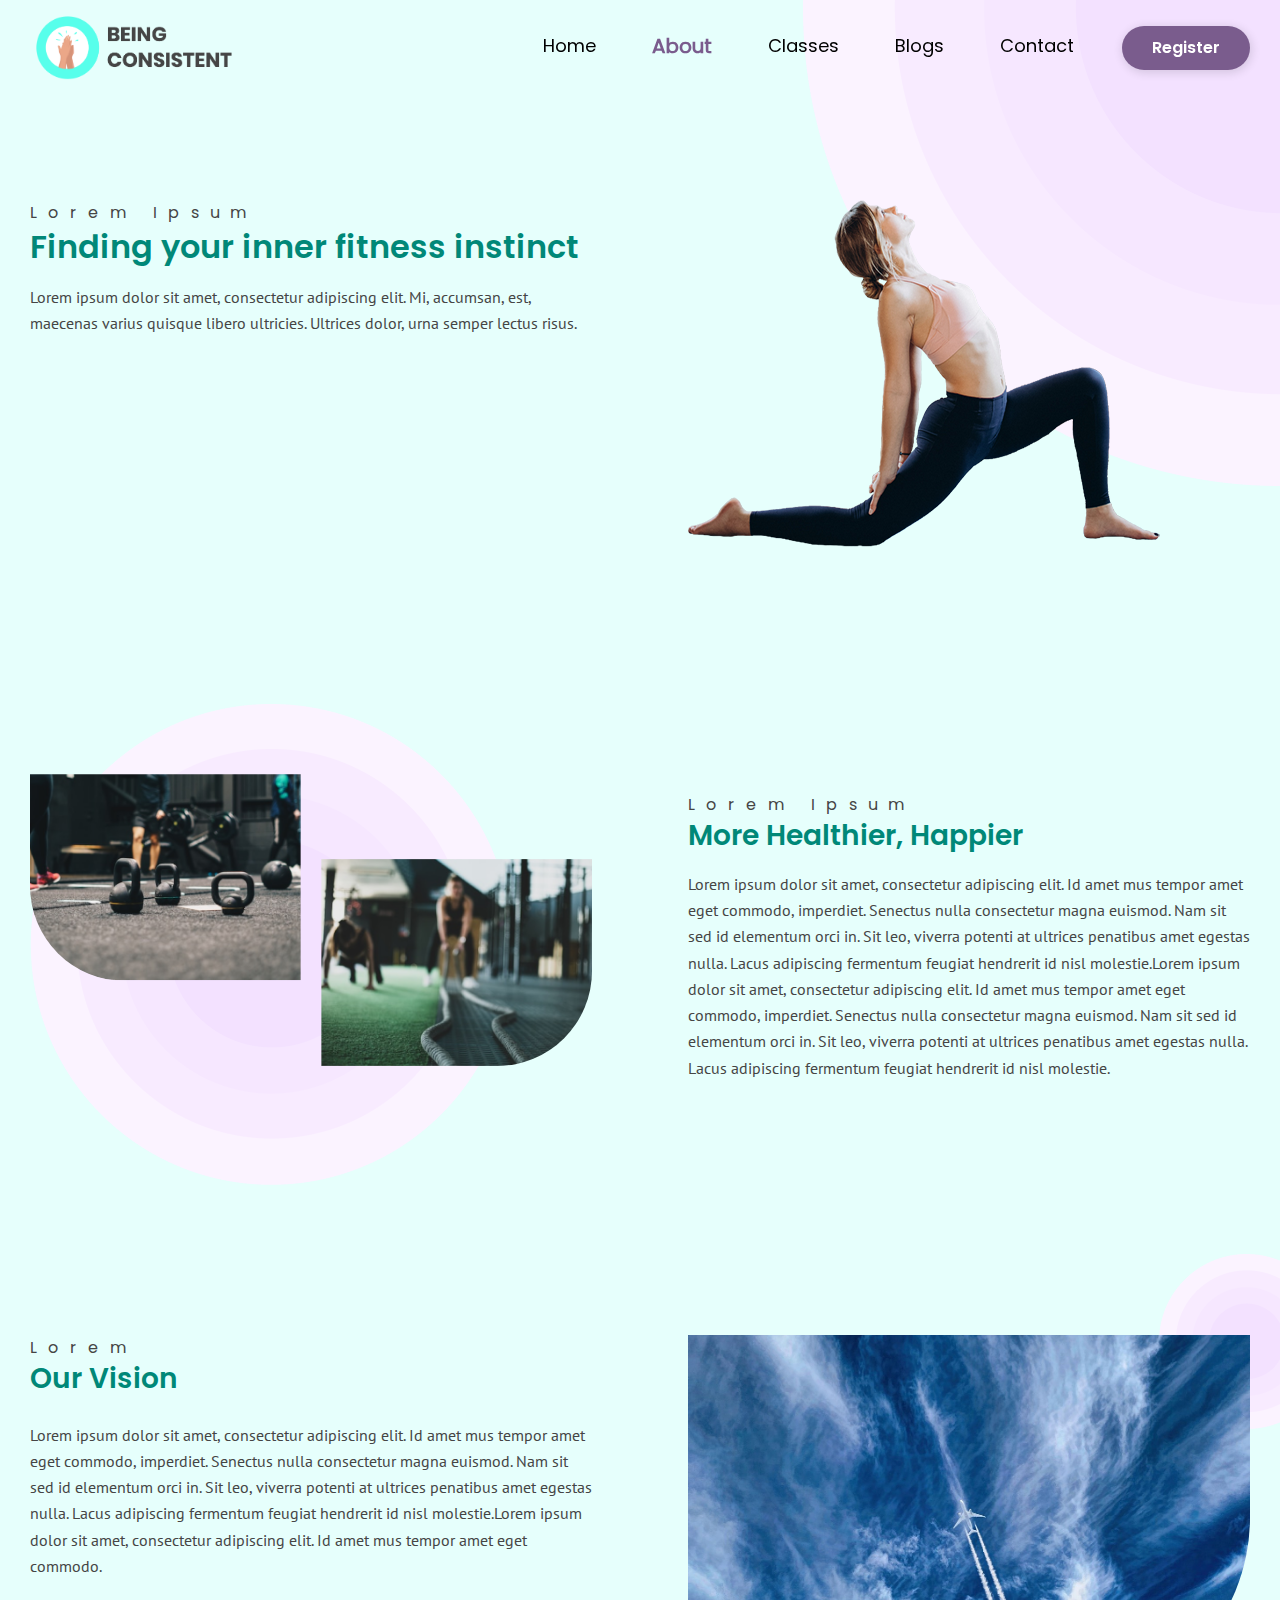
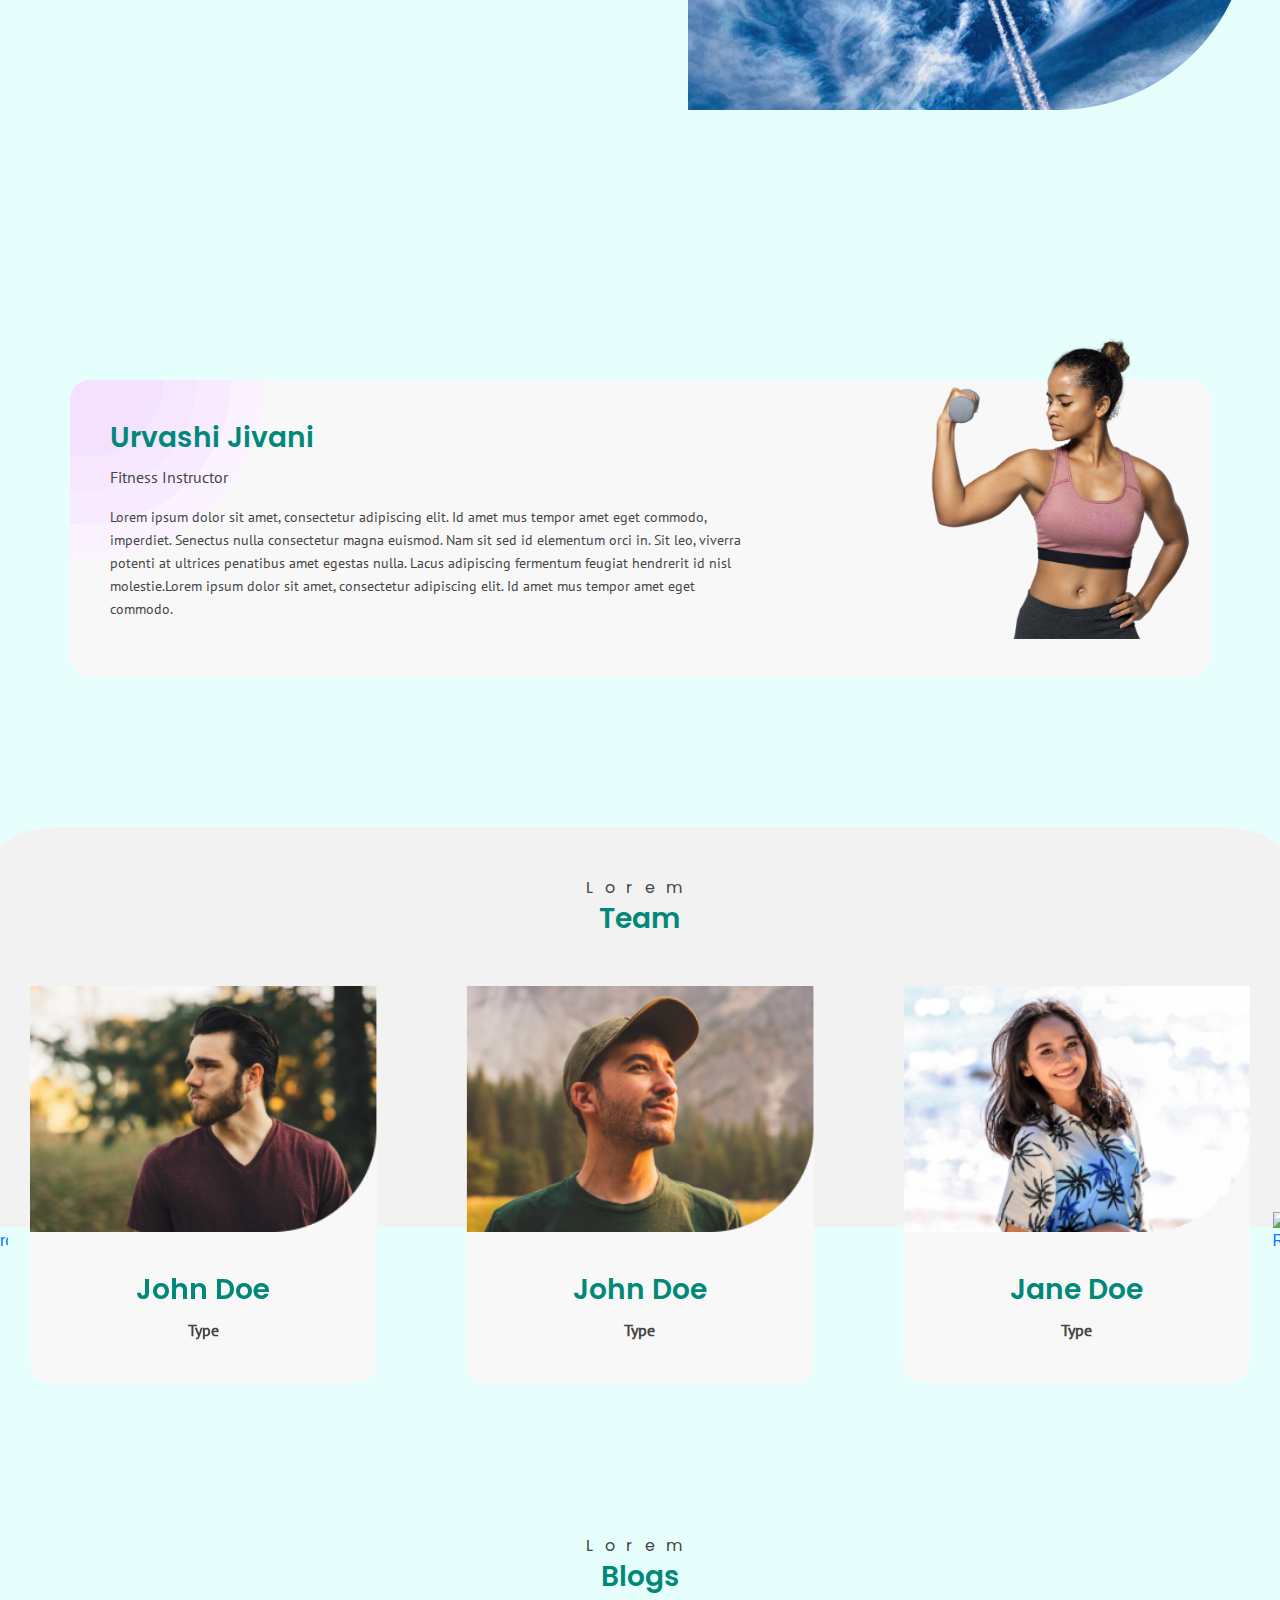
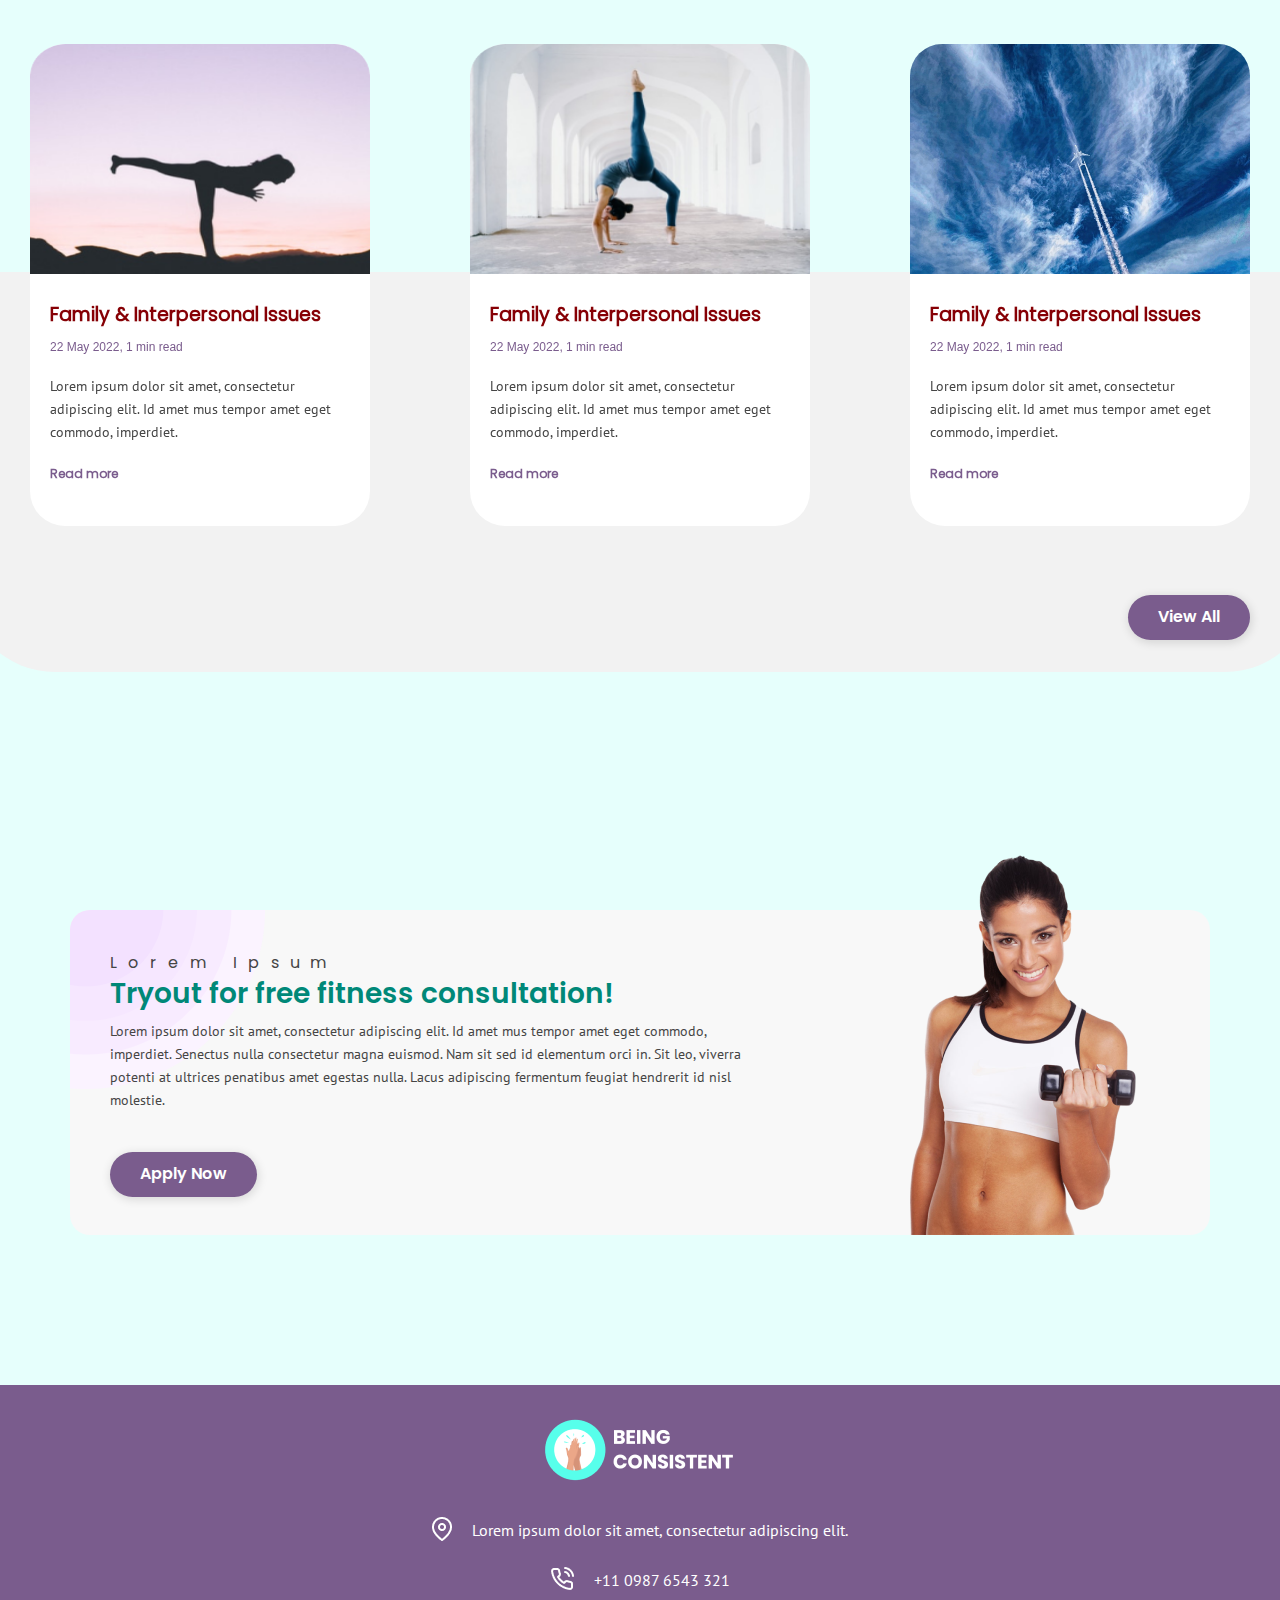
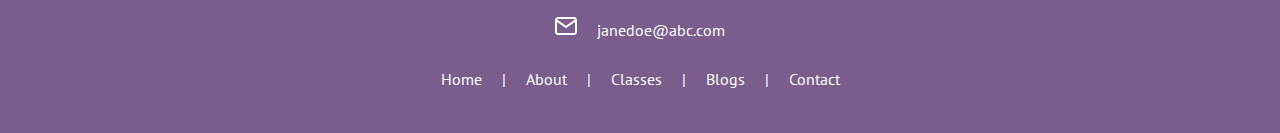
==== about_us.html @ cb14c9b8 "desktop view is completed" ====
<!DOCTYPE html>
<html lang="en">
<head>
    <!-- Required meta tags -->
    <meta charset="UTF-8">
    <meta http-equiv="X-UA-Compatible" content="IE=edge">
    <meta name="viewport" content="width=device-width, initial-scale=1.0">
    <!-- Bootstrap Css link -->
    <link rel="stylesheet" href="assets/vendor/bootstrap/css/bootstrap.min.css">
    <link rel="stylesheet" href="assets/vendor/swiper/css/swiper-bundle.css">
    <!-- Css Links -->
    <link rel="stylesheet" href="assets/css/common.css">
    <link rel="stylesheet" href="assets/css/aboutus.css">
    <link rel="stylesheet" href="assets/css/responsive.css">
    <link rel="icon" type="image/x-icon" href="assets/images/logo/Favicon.png">
    <title>Being Consistant</title>
    
</head>
<body>
     <!-- ======= Header ======= -->
     <header id="header" class="header fixed-top d-flex align-items-center">
      <div class="container">
      <nav id="navbar" class="navbar navbar-expand-lg">
        <a href="index.html" class="navbar-brand">
          <img src="./assets/images/logo/Main-Logo.png" class="img img-fluid" alt=""/>
        </a>
        <button class="navbar-toggler collapsed" type="button" data-toggle="collapse" data-target="#navbarCollapse" aria-controls="navbarCollapse" aria-expanded="false" aria-label="Toggle navigation">
         <div class="">
          <span class="navbar_toggle1"> </span>
          <span class="navbar_toggle2"> </span>
          <span class="navbar_toggle3"> </span>
        </div>
        </button>
        <div class="collapse navbar-collapse" id="navbarCollapse">
          <ul class="navbar-nav ml-auto text-center">
            <li class="nav-item " data-toggle="collapse" data-target=".navbar-collapse.show">
              <a href="index.html" class="nav-link">
                Home
              </a>
            </li>
            <li class="nav-item active" data-toggle="collapse" data-target=".navbar-collapse.show">
              <a href="about_us.html" class="nav-link">
                About
              </a>
            </li>
            <li class="nav-item" data-toggle="collapse" data-target=".navbar-collapse.show">
              <a href="class-page.html" class="nav-link">
              Classes
              </a>
            </li>
            <li class="nav-item" data-toggle="collapse" data-target=".navbar-collapse.show">
              <a href="blogs.html" class="nav-link">
              Blogs
              </a>
            </li>
            <li class="nav-item" data-toggle="collapse" data-target=".navbar-collapse.show">
              <a href="contact.html" class="nav-link">
              Contact
              </a>
            </li>
            <li class="nav-item " data-toggle="collapse" data-target=".navbar-collapse.show">
              <a href="#" class="main-button">
              Register
              </a>
            </li>
          </ul>
        </div>
      </nav>
  </div>
    </header>
    <div class="header-wave">
      <img src="assets/images/Header_wave.png" class="img img-fluid d-none d-md-block" alt="Header_wave">
      <img src="assets/images/Header-mobile-wave.png" class="img img-fluid header-mobile-img d-md-none d-block" alt="Header_wave">
    </div>
<!-- End Header -->


 <!-- ======= Hero Section ======= -->
 <div class="hero section-wrapper">
    <div class="container">
      <div class="row grid-row">
        <div class="col-md-6 grid-col order-2 order-md-1">
         <div class="hero-text">
          <p class="heading">Lorem Ipsum</p>
          <h1>Finding your inner fitness instinct</h1>
          <p class="my-3">Lorem ipsum dolor sit amet, consectetur adipiscing elit. Mi, accumsan, est, maecenas varius quisque libero ultricies. Ultrices dolor, urna semper lectus risus.</p>
        </div>
        </div>
        <div class="col-md-6 grid-col order-1 order-md-2">
            <div class="Hero-image">
                  <img src="./assets/images/Women.png" class="img img-fluid" alt="">
              </div>
          </div>
      </div>
    </div>
  </div>
<!-- End Hero -->

<!-- ======= About Section ======= -->
<section class="about-section">
    <div class="container">
      <div class="row grid-row">
        <div class="col-md-6 grid-col">
            <div class="about-image">
                <div class="about-image-item about-image-top">
                   <div class="about-image-top1">
                        <img src="assets/images/About-img1.png" class="img img-fluid" alt="">
                    </div>
                    <div class="about-image-top2">
                        <img src="assets/images/About-img2.png" class="img img-fluid" alt="">
                    </div>
                </div>
                <div class="about-image-stack-item about-image-bottom">
                  <img src="assets/images/Full-Wave.png" class="img img-fluid" alt="">
                </div>
              </div>
        </div>
        <div class="col-md-6 grid-col align-self-center">
            <div class="home-about-text">
            <p class="heading">Lorem Ipsum </p>
            <h2>More Healthier, Happier</h2>
            <p class="my-3">Lorem ipsum dolor sit amet, consectetur adipiscing elit. Id amet mus tempor amet eget commodo, imperdiet. Senectus nulla consectetur magna euismod. Nam sit sed id elementum orci in. Sit leo, viverra potenti at ultrices penatibus amet egestas nulla. Lacus adipiscing fermentum feugiat hendrerit id nisl molestie.Lorem ipsum dolor sit amet, consectetur adipiscing elit. Id amet mus tempor amet eget commodo, imperdiet. Senectus nulla consectetur magna euismod. Nam sit sed id elementum orci in. Sit leo, viverra potenti at ultrices penatibus amet egestas nulla. Lacus adipiscing fermentum feugiat hendrerit id nisl molestie.</p>
        </div>
          </div>
      </div>
    </div>
  </section>
  <!-- End About Section -->

  <!-- ======= Our-Vision Section ======= -->
 <section class="our-vision">
    <div class="container">
      <div class="row grid-row">
        <div class="col-md-6 grid-col">
         <div class="vision-text">
          <p class="heading">Lorem</p>
          <h2>Our Vision</h2>
          <p class="my-4">Lorem ipsum dolor sit amet, consectetur adipiscing elit. Id amet mus tempor amet eget commodo, imperdiet. Senectus nulla consectetur magna euismod. Nam sit sed id elementum orci in. Sit leo, viverra potenti at ultrices penatibus amet egestas nulla. Lacus adipiscing fermentum feugiat hendrerit id nisl molestie.Lorem ipsum dolor sit amet, consectetur adipiscing elit. Id amet mus tempor amet eget commodo.</p>
        </div>
        </div>
        <div class="col-md-6 grid-col">
            <div class="vision-image-stack">
                <div class="vision-img">
                  <img src="assets/images/Nature.jpg" class="img img-fluid" alt="">
                </div>
                <div class="vision-bg-img">
                  <img src="assets/images/Waves_Small.png" class="img img-fluid" alt="">
                </div>
              </div>
          </div>
      </div>
    </div>
  </section>
  <!-- End Our-Vision Section -->

  
        <!-- ======= Client Section Starts ======= -->
        <section class="application-section">
            <div class="container">
              <div class="application-card">
                <div class="application-wave-img">
                    <img src="assets/images/Application-wave-img.png" class="img img-fluid" alt="image">
                  </div>
              <div class="row grid-row">
                <div class="col-md-8 grid-col">
                  <div class="application-card-text">
                    <h2>Urvashi Jivani</h2>
                    <p>Fitness Instructor</p>
                    <p class="card_description my-3">Lorem ipsum dolor sit amet, consectetur adipiscing elit. Id amet mus tempor amet eget commodo, imperdiet. Senectus nulla consectetur magna euismod. Nam sit sed id elementum orci in. Sit leo, viverra potenti at ultrices penatibus amet egestas nulla. Lacus adipiscing fermentum feugiat hendrerit id nisl molestie.Lorem ipsum dolor sit amet, consectetur adipiscing elit.
                        Id amet mus tempor amet eget commodo.</p>
                  </div>
                </div>
                <div class="col-md-4 grid-col">
                  <div class="aplication-img">
                    <img src="assets/images/About-Client.png" class="img img-fluid" alt="">
                  </div>
                </div>
                </div>
              </div>
                </div>
                </section>

   <!-- ======= Team-Testimonials Section Starts ======= -->
 <section class="testimonials-section">
 
    <div class="container">
      <div class="testimonial-bg"> </div>
      <div class="text-center testimonials-top">
        <p class="heading">Lorem</p>
        <h2>Team</h2>
      </div>
   
    <!-- Slider main container -->
    <div class="swiper-container swiper-testimonial-container mt-5">
      <!-- Additional required wrapper -->
      <div class="swiper-wrapper">
        <!-- Slides -->
        <div class="swiper-slide">
          <div class="team-profile">
            <img src="assets/images/Team_Img1.png" class="img img-fluid"  alt="">
            <div class="team-content">
            <h2 class="client_name">John Doe</h2>
            <p class="font-weight-bold">Type</p>
          </div>
          </div>
        </div>
        <div class="swiper-slide ">
          <div class="team-profile">
            <img src="assets/images/Team_Img2.png" class="img img-fluid"  alt="">
            <div class="team-content">
            <h2 class="client_name">Jane Doe</h2>
            <p class="font-weight-bold">Type</p>
            </div>
          </div>
        </div>
        <div class="swiper-slide">
          <div class="team-profile">
            <img src="assets/images/Team_Img3.png" class="img img-fluid"  alt="">
            <div class="team-content">
            <h2 class="client_name">John Doe</h2>
            <p class="font-weight-bold">Type</p>
            </div>
          </div>
        </div>
      </div>
      <!-- If we need pagination -->
      <!-- <div class="swiper-pagination"></div> -->
  
      <!-- If we need navigation buttons -->
      <!-- If we need scrollbar -->
      <!-- <div class="swiper-scrollbar"></div> -->
    </div>
    <div class="team-swiper-arrows">
      <div class="swiper-button-prev"><img src="assets/images/icons/Left-arrow.png"
          alt="left_arrow"></div>
      <div class="swiper-button-next"><img src="assets/images/icons/Right-arrow.png"
          alt="Right_arrow">
        </div>
  </div>
  </div>
  </section>
  <!-- End Testimonials Section -->
  
  <!-- ======= Blogs Section Starts ======= -->

<section class="home-blogs-section">
  <div class="container">
    <div class="text-center mb-5">
      <p class="heading">Lorem</p>
      <h2>Blogs</h2>
    </div>
    <div class="swiper-container swiper-blogs-container mt-5">
     <!-- Additional required wrapper -->
     <div class="swiper-wrapper">
          <!-- Slides -->
          <div class="swiper-slide">
    
        <div class="card blogs-card">
          <div class="blogs_img">
            <img src="assets/images/Blog_1.png" class="img img-fluid" alt="image">
          </div>
          <div class="card-content">
            <div class="card-title ">
              <h3>Family & Interpersonal Issues</h3>
              <span>22 May 2022, 1 min read</span>
            </div>
            <div class="card-description my-3">
            <p class="card_description">Lorem ipsum dolor sit amet, consectetur adipiscing elit. Id amet mus tempor amet eget commodo, imperdiet. </p>
            </div>
            <div class="blogs-btn">
              <a href="#" class="read-more-btn">Read more</a>
            </div>
          </div>
        </div>

      </div>
      <div class="swiper-slide">
      
        <div class="card blogs-card">
          <div class="blogs_img">
            <img src="assets/images/Nature.jpg" class="img img-fluid" alt="image">
          </div>
          <div class="card-content">
            <div class="card-title ">
              <h3>Family & Interpersonal Issues</h3>
              <span>22 May 2022, 1 min read</span>
            </div>
            <div class="card-description my-3">
            <p class="card_description">Lorem ipsum dolor sit amet, consectetur adipiscing elit. Id amet mus tempor amet eget commodo, imperdiet. </p>
            </div>
            <div class="blogs-btn">
              <a href="#" class="read-more-btn">Read more</a>
            </div>
          </div>
 
        </div>
      </div>
      <div class="swiper-slide">
          <div class="card blogs-card">
            <div class="blogs_img">
              <img src="assets/images/Blog_3.png" class="img img-fluid" alt="image">
            </div>
            <div class="card-content">
              <div class="card-title ">
                <h3>Family & Interpersonal Issues</h3>
                <span>22 May 2022, 1 min read</span>
              </div>
              <div class="card-description my-3">
              <p class="card_description">Lorem ipsum dolor sit amet, consectetur adipiscing elit. Id amet mus tempor amet eget commodo, imperdiet. </p>
              </div>
              <div class="blogs-btn">
                <a href="#" class="read-more-btn">Read more</a>
              </div>
            </div>
          </div>
      </div>
    </div>
    </div>
    <div class="blogs_bg">
    </div>
    <div class="blogs-main-btn">
      <a href="#" class="main-button">View All</a>
    </div>
  </div>
</section>


      <!-- ======= Application Section Starts ======= -->
    <section class="application-section">
      <div class="container">
        <div class="application-card">
          <div class="application-wave-img">
            <img src="assets/images/Application-wave-img.png" class="img img-fluid" alt="image">
          </div>
        <div class="row grid-row">
          <div class="col-md-8 grid-col order-2 order-md-1">
            <div class="application-card-text">
              <p class="heading">Lorem Ipsum</p>
              <h2>Tryout for free fitness consultation!</h2>
              <p class="card_description">Lorem ipsum dolor sit amet, consectetur adipiscing elit. Id amet mus tempor amet eget commodo, imperdiet. Senectus nulla consectetur magna euismod. Nam sit sed id elementum orci in. Sit leo, viverra potenti at ultrices penatibus amet egestas nulla. Lacus adipiscing fermentum feugiat hendrerit id nisl molestie.</p>
            </div>
            <div class="apply-btn">
              <a href="#" class="main-button">Apply Now</a>
            </div>
          </div>
          <div class="col-md-4 grid-col order-1 order-md-2">
            <div class="aplication-img">
              <img src="assets/images/apply_img.png" class="img img-fluid" alt="">
            </div>
          </div>
          </div>
        </div>
          </div>
   </section>

    <!-- footer Starts -->
    <footer>
        <div class="container">
        <div class="footer_section text-center py-4">
            <div class="footer_logo">
           <img src="./assets/images/logo/Footer_MainLogo.png" alt="">
        </div>
        <div class="footer_contact_details">
            <div class="location_div my-4" >
                <img src="./assets/images/Icons/Location_Icon.png" alt="" >
                <p class="text-left">Lorem ipsum dolor sit amet, consectetur adipiscing elit.</p>
            </div>
            <div class="location_div my-4">
                <img src="./assets/images/Icons/phone-call.png" alt="" >
                <p>+11 0987 6543 321</p>
            </div>
            <div class="location_div my-4">
                <img src="./assets/images/Icons/Message_Icon.png" alt="" >
                <p>janedoe@abc.com</p>
            </div>  
        </div>
        <div class="footer_menu">
            <ul class="footer_lists d-flex">
              <a href="index.html" class="footer_nav_links"><li >Home</li></a>
              <a href="about_us.html" class="footer_nav_links"><li>About</li></a> 
              <a href="class-page.html" class="footer_nav_links"><li>Classes</li></a>
               <a href="blogs.html" class="footer_nav_links"><li>Blogs</li></a>
               <a href="contact.html" class="footer_nav_links"><li>Contact</li></a>
            </ul>
        </div>
        </div>
    </div>
      </footer>
<!-- Bootstrap Js Links -->
<script src="assets/vendor/bootstrap/js/jquery.slim.min.js"></script>
<script src="assets/vendor/bootstrap/js/popper.min.js"></script>
<script src="assets/vendor/bootstrap/js/bootstrap.min.js"></script>
<script src="assets/vendor/swiper/js/swiper-bundle.js"></script>

<!--Main JS File -->
<script src="assets/js/main.js"></script>
</body>
</html>
---- assets/css/common.css ----
/*====================================== reset.css is here ========================================*/
* {
  margin: 0;
  padding: 0;
  box-sizing: border-box;
  -webkit-box-sizing: border-box;
  -moz-box-sizing: border-box;
}
*:after,
*:before {
  box-sizing: border-box;
  -webkit-box-sizing: border-box;
  -moz-box-sizing: border-box;
}
table {
  border-collapse: collapse;
  border-spacing: 0;
}
fieldset,
img {
  border: 0;
}
address,
caption,
cite,
code,
dfn,
em,
strong,
th,
var {
  font-style: normal;
  font-weight: normal;
}
ol,
ul {
  list-style: none;
}
caption,
th {
  text-align: left;
}

q:before,
q:after {
  content: "";
}
abbr,
acronym {
  border: 0;
}
.clear {
  clear: both;
  font-size: 1px;
  line-height: 1px;
  display: block;
  height: 0;
}
.clearfix:after {
  content: "";
  display: block;
  clear: both;
}
.last {
  margin: 0 !important;
}
.pad_last {
  padding: 0 !important;
}
.no_bg {
  background: none !important;
}
.no_bor {
  border: 0 none !important;
}
header,
nav,
section,
article,
aside,
footer,
hgroup,
figure {
  display: block;
}
/**************************************************************************************/
a {
  color: #454545;
  text-decoration: none;
  outline: 0 none !important;
}
a:hover,
a:focus {
  /* color: #000; */
  text-decoration: none;
  outline: 0 none !important;
}
h1 {
  font-size: 32px;
  font-weight: 600;
  color: #008878;
  line-height: 130.5%;
}
h2 {
  font-size: 28px;
  font-weight: 600;
  color: #008878;
  line-height: 130.5%;
}
h3 {
  font-size: 28px;
  font-weight: 700;
}
h4 {
  font-size: 20px;
  font-weight: 700;
}
h5 {
  font-size: 16px;
  font-weight: 600;
}
h6 {
  font-size: 10px;
}
/*---------------------------------------------------*/
body {
  font-weight: 400;
  color: #454545;
  font-size: 16px;
  background: #E6FFFC;
  /* font-family: "PT Sans"; */
  line-height: 1.6;
}
/* html,
body {
  max-width: 100%;
  overflow-x: hidden;
} */

/*-----------LayOut Start here-----------------------*/
.wrapper {
  margin: 0 auto;
  position: relative;
  overflow: hidden;
  padding-top: 120px;
}

.container {
  max-width: 1250px;
  margin: 0 auto;
}

p {
  font-size: 16px;
  /* color: #454545; */
  line-height: 164%;
  margin-bottom: 0;
  font-weight: 400;
  font-family: 'PT Sans';
}

.main-button {
  background: #7A5C8D;
  color: #fff;
  box-shadow: 1px 2px 10px 1px rgba(0, 0, 0, 0.12);
  border-radius: 36.5px;
  font-weight: 600;
  font-family: 'Poppins-SemiBold';
  padding: 9px 30px 10px 30px;
  border: none;
  cursor: pointer;
  text-align: center;
  text-decoration: none;
  display: inline-block;
}
.main-button:hover{
  color: #fff;
}

/* -------Don't Remove this---------------*/
input,
textarea,
button,
select {
  /*-webkit-appearance:noneSafari/Chrome*/
  -moz-appearance: none; /*Firefox*/
  -ms-appearance: none; /*IE*/
  -o-appearance: none; /*Opera*/
  appearance: none;
}

/* 88888888888888888 */

/* -------- font-family ------- */
@font-face {
  font-family: 'PT Sans';
  src: url('../fonts/pt_sans/PTSans-Regular.woff2') format('woff2'),
      url('../fonts/pt_sans/PTSans-Regular.woff') format('woff');
  font-weight: normal;
  font-style: normal;
  font-display: swap;
}
@font-face {
  font-family: 'Poppins';
  src: url('../fonts/poppins/Poppins-Regular.woff2') format('woff2'),
      url('../fonts/poppins/Poppins-Regular.woff') format('woff');
  font-weight: normal;
  font-style: normal;
  font-display: swap;
}

@font-face {
  font-family: 'Poppins-SemiBold';
  src: url('../fonts/poppins/Poppins-SemiBold.woff2') format('woff2'),
      url('../fonts/poppins/Poppins-SemiBold.woff') format('woff');
  font-weight: 600;
  font-style: normal;
  font-display: swap;
}
/* .f-700 {
  font-weight: 700;
} */
section {
  margin: 150px 0 150px 0;
} 
h1,h2,h3,h4,h5,h6 {
  font-family: 'Poppins-SemiBold';
}

/*--------------------------------------------------------------
# Header
--------------------------------------------------------------*/
.header {
  background: transparent;
  transition: all 0.5s;
  z-index: 997;
}

.header.header-scrolled {
  padding: 0px 0;
  box-shadow: 0px 2px 15px rgba(0, 0, 0, 0.1);
  background-color: #fff !important;
}

.header .navbar-brand img {
  width: auto;
  height: 70px;
} 

/*--------------------------------------------------------------
# Navigation Menu
--------------------------------------------------------------*/

header .navbar {
  padding: 0.5rem 0rem;
}
header .navbar-light a {
  color: #000 ;
  font-weight: 600;
}
header .navbar-nav .nav-link {
  color: #000;
}

header .navbar-nav {
  padding-top: 0rem;
  gap: 40px;
}
header .navbar-nav .nav-link {
  font-family: 'Poppins';
  font-weight: 400;
  font-size: 18px;
  line-height: 24px;
  color: #000;
}
/* header a:active {
  color: #7A5C8D !important;
  font-weight: 700;
} */

header .navbar-nav > .active > .nav-link {
  color: #7A5C8D !important;
  font-weight: 700;
  font-size: 20px;
}
header .navbar-nav > .active > .nav-link:hover {
  color: #7A5C8D !important;
  font-weight: 700;
  font-size: 20px;
}
/* header .navbar-nav .nav-link:focus {
  color: #7A5C8D !important;
  font-weight: 700;
} */
header .navbar-nav .nav-link:hover {
  color: #7A5C8D;
  font-size: 18px;
}

header .navbar-toggler {
  height: 45px;
}
header .navbar-toggler span {
  display: block;
  height: 4.24px;
 height: 4.24px;
 height: 4.24px;
    background: #7A5C8D;
    border-radius: 11px;
    margin-top: 6px;
    margin-bottom: 4px;
  /* background-color: #000;
  height: 2px;
  width: 25px;
  margin-top: 6px;
  margin-bottom: 4px; */
  -webkit-transform: rotate(0deg);
  -moz-transform: rotate(0deg);
  -o-transform: rotate(0deg);
  transform: rotate(0deg);
  position: relative;
  opacity: 1;
}
header .navbar-toggler .navbar_toggle1 {
  width: 15.88px;
 
}
header .navbar-toggler .navbar_toggle2 {
  width: 31.76px;
 
}
header .navbar-toggler .navbar_toggle3 {
  width: 15.88px;
 left: 17px;
}
header .navbar-toggler span:nth-child(1), header .navbar-toggler span:nth-child(3) {
  -webkit-transition: transform 0.35s ease-in-out;
  -moz-transition: transform 0.35s ease-in-out;
  -o-transition: transform 0.35s ease-in-out;
  transition: transform 0.35s ease-in-out;
}
header .navbar-toggler:not(.collapsed) span:nth-child(1) {
  position: absolute;
  top: 32px;
  -webkit-transform: rotate(135deg);
  -moz-transform: rotate(135deg);
  -o-transform: rotate(135deg);
  transform: rotate(135deg);
  opacity: 0.9;
}
header .navbar-toggler:not(.collapsed) span:nth-child(2) {
  visibility: hidden;
  background-color: transparent;
}
header .navbar-toggler:not(.collapsed) span:nth-child(3) {
  position: absolute;
  top: 32px;
  -webkit-transform: rotate(-135deg);
  -moz-transform: rotate(-135deg);
  -o-transform: rotate(-135deg);
  transform: rotate(-135deg);
  opacity: 0.9;
  left: unset;
}

.header-wave {
  position: absolute;
    top: 0;
    right: 0;
}
.header-mobile-img {
  width: 195px;
}

/* Footer Starts */

footer {
  background-color: #7A5C8D;
}
.footer_section {
  color: #fff;
  font-family: 'PT Sans';
}
.footer_section .footer_contact_details .location_div{
  display: flex;
  justify-content: center;
  gap: 20px;
  line-height: 20.32;
}
.footer_section .footer_contact_details .location_div img{
  width: auto;
  height: fit-content;
}
.footer_section .footer_menu .footer_lists{
  display: flex;
  justify-content: center;
  gap: 20px;
}
.footer_section .footer_menu .footer_nav_links {
  display: flex;
}
.footer_section .footer_menu .footer_nav_links:after {
  content: '|';
  padding: 0px 0px 0px 20px;
}

.footer_section .footer_menu .footer_nav_links:last-child:after{
  content: none;
}
.footer_menu .footer_lists a {
  color: #fff;
}
.footer_menu .footer_lists a:hover {
  color: #fff;
}

.section-wrapper {
  margin: 200px 0 100px 0;
}
.heading {
  font-family: 'Poppins';
  letter-spacing: 0.715em;
}
.sub_heading {
  font-family: 'Poppins';
  font-style: normal;
  font-weight: 600;
  font-size: 32px;
  color: #008878;
  line-height: 130.5%;
}
.card_description {
  font-size: 14px;
}

/*--------------------------------------------------------------
# Hero Section
--------------------------------------------------------------*/
  
.hero .image-stack {
  display: grid;
  position: relative;
  grid-template-columns: repeat(12, 1fr);
}

.hero .image-stack__item-bottom {
    grid-column: 10 / -3;
    grid-row: 2;
}

.hero .image-stack__item-top {
    grid-row: 2;
    grid-column: 10;
    padding-top: 24px;
    z-index: 1;
}
.hero .image-stack__item-top img{
    width: auto;
}

.hero .image-stack__item-bottom img {
  width: 100%;
  display: block;
}
.hero .hero-btn {
margin-top: 26px;
}


  /*--------------------------------------------------------------
# Blogs Section Starts
--------------------------------------------------------------*/

.blogs-card {
  background: #FFFFFF;
  border-radius: 35px;
  border: 0;

}
.blogs-card .card-content {
  padding: 30px 20px 40px 20px;
}
.blogs-card .blogs_img img{
  width: 100%;
  height: 230px;
  border-top-right-radius: 32px;
    border-top-left-radius: 32px;
}
.blogs-card .card-content .card-title h3{
  font-family: 'Poppins';
  font-weight: 700;
  font-size: 19px;
  line-height: 115.61%;
  color: #860005;
}
.blogs-card .card-content .card-title span {
  font-size: 12px;
  color: #7A5C8D;
}
.blogs-card .card-content .read-more-btn {
  font-weight: 700;
  font-size: 12px;
  line-height: 201.6%;
  color: #7A5C8D;
  font-family: 'Poppins';
}
.home-blogs-section {
  position: relative;
}
.home-blogs-section .blogs_bg {
  position: absolute;
  height: 400px;
  background: #F2F2F2;
  border-bottom-right-radius: 90px;
  border-bottom-left-radius: 90px;
  z-index: -1;
  top: 48%;
  margin-left: -65px;
    min-width: 1350px;
}
.blogs-section {
  position: relative;
}
.blogs-section .blogs_bg {
  position: absolute;
  /* width: 100%; */
  height: 400px;
  background: #F2F2F2;
  /* border-radius: 90px 90px 0px 0px; */
  border-bottom-right-radius: 90px;
  border-bottom-left-radius: 90px;
  /* transform: rotate(-180deg); */
  z-index: -1;
  top: 57.5%;
  margin-left: -94px;
  min-width: 1240px;
}
.home-blogs-section .blogs-main-btn {
display: flex;
justify-content: end;
padding-top: 69px;
}

  /*--------------------------------------------------------------
# Application Section Starts
--------------------------------------------------------------*/
.application-card {
  background: #F8F8F8;
  border-radius: 20px;
  /* padding: 50px 35px 45px 35px; */
  margin: 270px 40px 0px 40px;
}
/* .application-card .aplication-img {
  margin-top: -126px;
  margin-bottom: -65px;
} */
.application-card .application-card-text {
  padding: 40px;
}
.application-card .aplication-img {
  margin-top: -57px;
  /* margin-left: -45px;
      text-align: end; */
  /* margin-bottom: -65px; */
}

.application-card .apply-btn {
padding: 0px 40px;
}
.application-wave-img {
  position: absolute;
    width: 260px;
    z-index: 0;
}
.application-wave-img img {
  border-top-left-radius: 20px;
}

/*--------------------------------------------------------------
# Testimonials Section Starts
--------------------------------------------------------------*/
.testimonials-section .swiper-container {
  width: 100%;
  height: auto;
}
.testimonials-section .testimonials-top {
  padding-top: 3rem;
}


/* .testimonials-section .testimonial-bg {
  position: absolute;
  width: 100%;
height: 400px;
background: #F2F2F2;
border-top-right-radius: 90px;
border-top-left-radius: 90px;
z-index: -1;
margin-left: -87px;
max-width: 1290px;
}   */
.testimonials-section .testimonial-bg {
  position: absolute;
height: 400px;
background: #F2F2F2;
border-top-right-radius: 90px;
border-top-left-radius: 90px;
z-index: -1;
margin-left: -65px;
    min-width: 1350px;
}  
.testimonials-section .client-profile {
  background-color: #F8F8F8;
  /* padding: 110px 35px 65px 35px; */
  padding: 30px 35px 47px 35px;
  text-align: center;
  border-radius: 20px;
}
.testimonials-section .client-profile .testimonial-content {
margin-top: 25px;
}
.testimonials-section .client-profile .client_desc {
font-size: 14px;
}
.testimonials-section .client-profile .client_img {
  width: 105px;
  height: 105px;
  z-index: 1;
  position: relative;
}
.testimonials-section .client-profile .client-wave-img {
  position: absolute;
  z-index: 1;
  left: 61px;
  top: 41px;
  width: 243px;
  height: 243px;
}

 .swiper-arrows {
  position: relative;
  bottom: 250px;
  margin: 0px -61px;
}
.swiper-button-prev img,.swiper-button-next img{
width: 52px;
height: 52px;
}
.swiper-button-prev:after, .swiper-button-next:after {
  display: none;
} 


/*--------------------------------------------------------------
# Home- About Section Starts
--------------------------------------------------------------*/

 .about-image-stack {
    position: relative;
  width: 100%;
  }
  
   .about-image-stack-bottom {
    position: absolute;
    left: -88px;
    top: -88px;
    z-index: -1;
  }
/*   
   .about-image-stack-top { 
    width: 100%; 
  } */
   .about-image-stack-top img{
      width: 100%;
      border-bottom-left-radius: 192.5px;
  }
  
   .about-image-stack-bottom img {
    width: 100%;
    display: block;
  }



/* ================================ Frenquently Asked Questions ================================= */
  .faq-section .mb-0 > a {
    display: block;
    position: relative;
    color: #000;
  }
  
  .faq-section .mb-0 > a:after {
    content: url(../images/Icons/Plus_Icon.png);
    position: absolute;
    right: 0;
    font-weight: 600;
  }
  
  .faq-section .mb-0 > a[aria-expanded="true"]:after {
    content: url(../images/Icons/Minus_Icon.png);
    font-weight: 600;
  }
  .collapse-card {
    padding: 45px 0px 0px 0px;
  }
  .collapse-card-body {
    margin-top: 20px;
  }
  .border-line {
    margin-top: 3rem;
    border: 0;
    border-top: 1px solid #000;
  }


.our-vision .vision-img img{
    border-bottom-right-radius: 192.5px;
}

.our-vision .vision-bg-img {
  position: absolute;
  right: -36px;
  z-index: -1;
  top: -81px;
  }

/* .space-col-left {
  padding-right: 50px;
}
  .space-col-right {
    padding-left: 50px;
  } */
  .grid-row {
    margin-left: -3rem;
    margin-right: -3rem;
  }

  .grid-col {
    padding-left: 3rem;
    padding-right: 3rem;
  }
  .blogs-grid-col {
    padding-left: 3rem;
    padding-right: 3rem;
  }
  .date-time {
    font-size: 14px;
    color: #7A5C8D;
    
  }
  .blogs-read-btn .read-more-btn {
    font-size: 14px;
    color: #7A5C8D;
    font-weight: 700;
    text-decoration: underline;
  }

  .blogs-container {
    max-width: 1050px;
    margin: 0 auto;
  }


  /* ===== Animation Form ===== */
.contact-form {
  position: relative;
}
  .lz-label {
    position: absolute;
    left: 15px;
    top: 19px;
    font-size: 14px;
    font-weight: 200;
    color: #7B7B7B;
    transition: all 0.5s ease;
    pointer-events: none;
    font-family: 'Poppins';
  }
  
  .form-input-material {
    position: relative;
  }
  .form-input-material::before {
    position: absolute;
    content: "";
    left: 0;
    /* bottom: -1px; */
    width: 100%;
    /* height: 2px; */
    background-color: #7B7B7B;
    transform: scaleX(0);
    transform-origin: center;
    transition: 0.5s;
  }
  .form-input-material:focus-within::before {
    transform: scaleX(1);
  }
  .form-control {
    display: block;
    width: 100%;
    height: 55px;
    padding: 0.375rem 0.75rem;
    line-height: 1.5;
    color: #454545;
    background: #F2F2F2;
    border: 1px solid #CCCCCC;
    border-radius: 8px;
    /* transition: border-color .15s ease-in-out,box-shadow .15s ease-in-out; */
    font-family: 'Poppins';
    font-size: 14px;
}
.form-control:focus ~ label, .form-control:not(:placeholder-shown) ~ label {
  transform: translateY(-90%) scale(0.9);
  color: #7A5C8D;
}
.label-class {
  position: absolute;
  top: 1.3rem;
  left: 10px;
  font-size: 14px;
    margin-bottom: 0;
  transition: 0.3s;
  transform-origin: left;
}
.form-control:focus {
  border: 1px solid #7A5C8D;
  border-radius: 8px;
  background-color: #F4F4F4;
  border-color: none;
  outline: 0;
  box-shadow: none;
}
.contact-hero-img {
  margin-top: -5rem;
    margin-left: 9rem;
}
---- assets/css/aboutus.css ----
/*--------------------------------------------------------------
# About Section Starts
--------------------------------------------------------------*/
.about-section .about-image-top {
    position: absolute;
    z-index: 1;
    display: flex;
    gap: 20px;
}
.about-section .about-image {
  position: relative;
}
.about-section .about-image-top2 {
    margin-top: 155px;
}
.about-section .about-image-top1 {
    margin-top: 70px;
}
.about-section .about-image-top1 img {
  border-bottom-left-radius: 95px;
  width: 289.62px;
  height: auto;
}
.about-section .about-image-top2 img{
  border-bottom-right-radius: 95px;
  width: 289.62px;
  height: auto; 
}

    /*--------------------------------------------------------------
# Team Section Starts
--------------------------------------------------------------*/

.testimonials-section .team-profile {
    background-color: #F8F8F8;
    border-bottom-left-radius: 20px;
    border-bottom-right-radius: 20px;
  }
  .testimonials-section .team-profile img {
    width: 100%;
    border-bottom-right-radius: 89px;
  }
  .testimonials-section .team-profile .team-content {
    text-align: center;
    padding: 40px 10px; 
  }
  .team-swiper-arrows {
    position: relative;
    bottom: 145px;
    margin: 0px -72px;
  }
---- assets/css/responsive.css ----
/* ---- mobile view starts ------  */
@media (max-width: 767.98px) {
    h1 {
        font-size: 28px;
        font-weight: 600;
        color: #008878;
        line-height: 130.5%;
    }
    h2 {
        font-size: 21px;
        font-weight: 600;
        color: #008878;
        line-height: 130.5%;
    }
    .heading {
        font-family: 'Poppins';
        letter-spacing: 0.715em;
        font-size: 14px;
    }
    .section-wrapper {
        margin: 135px 0 100px 0;
    }
    section {
        margin: 100px 0 100px 0;
    }

    .grid-row {
        margin-left: 0rem;
        margin-right: 0rem;
      }
    
      .grid-col {
        padding-left: 0rem;
        padding-right: 0rem;
      }
      .blogs-grid-col {
        padding-left: 1.5rem;
        padding-right: 1.5rem;
      }
    /*--------------------------------------------------------------
    # Header Starts 
    --------------------------------------------------------------*/
    /* .header {
        background: #fff;
        transition: all 0.5s;
        z-index: 997;
        padding: 20px 0px;
    } */
    .header {
        background: #fff;
        box-shadow: 0px 0px 24px rgb(0 0 0 / 12%);
        transition: all 0.5s;
        z-index: 997;
    } 
    /* .header .header-scrolled {
        height: 100vh;
    } */
        header .navbar .navbar-brand img{
          width: auto;
          height: 60px;
        }
        header .navbar-light .navbar-toggler {
            color: rgba(0,0,0,.5);
            border-color: transparent;
        }
        header .navbar-nav {
            padding-top: 48px;
            gap: 10px;
        }
        header .navbar-collapse {
            height: 100vh;
        }
        header .navbar-nav .nav-link {
            font-family: 'Poppins';
            font-weight: 400;
            font-size: 22px;
            line-height: unset;
            color: #000;
        }
    /*--------------------------------------------------------------
    # Footer Starts
    --------------------------------------------------------------*/
        .footer_section .footer_menu .footer_lists{
            gap: 6px;
          }
          .footer_section .footer_menu .footer_nav_links:after {
            content: '|';
            padding: 0px 0px 0px 6px;
          }
          .footer_section .footer_contact_details {
            margin: 0px 49px;
          }
          .footer_section .footer_contact_details .location_div{
            display: flex;
            justify-content: unset;
            gap: 20px;
            line-height: 20.32;
          }
    /*--------------------------------------------------------------
    # Hero Section
    --------------------------------------------------------------*/
        .hero .image-stack {
            margin-bottom: 40px;
        }
        .hero .image-stack__item-top img {
            width: 285px;
        }
        .hero-text {
            margin-top: 60px;
        }
.Hero-image {
    margin-top: 60px;
}
       .home-about .about-image-stack {
        padding-left: 1rem;
        padding-right: 1rem;
        }
        .about-image-stack-bottom {
            position: absolute;
            left: -5px;
            top: -40px;
            z-index: -1;
        }
        .home-about .home-about-text {
            margin-top: 38px;
        }
        .about-image-stack-bottom img {
            width: 80px;
            height: auto;
        }
          .contact-hero-img {
            margin-top: 0rem;
              margin-left: 0rem;
          }

/*--------------------------------------------------------------
    # Home-Classes Section
    --------------------------------------------------------------*/
          .home-classes .classes-card {
            margin-top: 30px;
            gap: 30px;
        }
        .home-classes .classes-card .classes-card-bgimg {
            position: absolute;
            right: 4px;
            z-index: -1;
            top: -233px;
            width: 80px;
        }
        .home-classes .classes-card .personal-training-card {
            background: #F8F8F8;
            border-radius: 20px;
            padding: 15px;
            text-align: center;
            width: 180px;
        }
        .home-classes .personal-card-two {
            align-self: end;
           }
           .home-classes .card_description {
            font-size: 12px;
        }
        .home-classes .classes-text {
            margin-top: 38px;
        }
    /*--------------------------------------------------------------
    # Pricing Section
    --------------------------------------------------------------*/

        .price-section .pricing-card {
            margin: 15px 0px;
        }
        .price-section .card-content .pricing-display .pricing-number {
            font-family: 'Poppins';
            font-size: 50px;
            color: #7A5C8D;
        }
        .price-section .card-content .pricing-display {
            display: flex;
            gap: 13px;
        }
     /*--------------------------------------------------------------
    # Home Blogs Section
    --------------------------------------------------------------*/
        .blogs-card {
            margin: 15px 0px;
        }
        .home-blogs-section .blogs_bg {
         display: none;
        }
        .home-blogs-section .blogs-main-btn {
            display: flex;
            justify-content: center;
            padding-top: 40px;
        }

        .blogs-section .blogs_bg {
        display: none;
        }
        .blog-description-section .blog_heading {
            font-size: 27px;
            font-weight: 600;
            font-family: 'Poppins';
            color: #000;
            width: 100%;
            margin: 30px 0px;
        }
        .blogs-card .card-content .card-title h3 {
            font-family: 'Poppins';
            font-weight: 700;
            font-size: 14px;
            line-height: 115.61%;
            color: #860005;
        }
        .card_description {
            font-size: 12px;
        }
        .blogs-card .card-content {
            padding: 30px 15px 25px 15px;
        }
        .application-card .aplication-img {
            /* margin-top: -16px;
            margin-bottom: -42px;
            text-align: center; */
            margin-top: -46px;
            margin-bottom: 3px;
            text-align: center;
        }

        .application-card {
            margin: 0;
        }

        .application-card .apply-btn {
            padding: 4px 40px 39px 40px;
            text-align: center;
        }
        .application-card .application-card-text {
            padding: 30px;
        }

         /*--------------------------------------------------------------
    # Testimonials Section
    --------------------------------------------------------------*/
    .testimonials-section .testimonial-bg {
        display: none;
    }
    .testimonials-section .testimonials-top {
        padding-top: 0rem;
      }
      .swiper-arrows {
        position: relative;
        bottom: -29px;
        margin: 0px 100px;
    }
        .testimonials-section .client-profile .client-wave-img {
            position: absolute;
            z-index: 1;
            left: 45px;
            top: 41px;
            width: 243px;
            height: 243px;
        }

        .testimonials-section .client-profile .testimonial-content {
            margin-top: 10px;
        }

        .testimonials-section .client-profile {
            padding: 20px 35px 35px 35px;
        }
        .testimonial-slide {
            padding-left: 1.5rem;
              padding-right: 1.5rem;
          }
        /* ====================================== About-us-page ====================================== */

        .about-section .about-image-top {
            position: absolute;
            z-index: 1;
            display: flex;
            gap: 10px;
            margin-left: 0px;
        }
        .about-section .about-image-bottom  {
            text-align: center;
        }
        .about-section .about-image-top1 {
            margin-top: 36px;
        }
        .about-section .about-image-top1 img {
            border-bottom-left-radius: 95px;
            width: 185.62px;
            height: auto;
        }
        .about-section .about-image-top2 img {
            border-bottom-right-radius: 95px;
            width: 185.62px;
            height: auto;
        }
        .about-section .about-image-bottom img{
            width: 220px;
        }
        .about-section .about-image-top2 {
            margin-top: 83px;
        }

        .team-swiper-arrows {
            position: relative;
            bottom: 125px;
            margin: 0px -12px;
        }
        .our-vision .vision-bg-img {
          display: none;
          }
          .about-section .home-about-text {
            margin-top: 54px;
          }
    }
    /*--------------------------------------------------------------
    # tab view starts
    --------------------------------------------------------------*/
    
    @media (min-width: 768px) and (max-width: 991.98px) {
        .grid-col {
            padding-left: 0.8rem !important;
            padding-right: 0.8rem !important;
        }
        .grid-row {
            margin-left: -0.8rem !important;
            margin-right: -0.8rem !important;
        }
        .blogs-grid-col {
            padding-left: 0.8rem;
            padding-right: 0.8rem;
        }
        .header {
            background: #fff;
            box-shadow: 0px 0px 24px rgb(0 0 0 / 12%);
            transition: all 0.5s;
            z-index: 997;
        } 
        header .navbar-collapse {
            height: 100vh;
        }
        .hero .image-stack__item-top img {
            width: 330px;
        }
        .home-classes .classes-card .personal-training-card {
            padding: 20px 10px;
        }
        .price-section .card-content .pricing-display .pricing-number {
            font-family: 'Poppins';
            font-size: 30px;
            color: #7A5C8D;
            font-weight: 600;
        }
        .price-section .pricing-display .pricing-symbol {
            margin-top: 0rem;
            }
            .price-section .pricing-card {
                padding: 42px 20px 45px 20px;
              }

              .testimonials-section .client-profile .client-wave-img {
                left: 8px;
                top: 17px;
                width: 175px;
                height: 175px;
            }
            .testimonials-section .client-profile {
                padding: 50px 20px 65px 20px;
            }
            .testimonials-section .testimonial-bg {
                margin-left: -84px;
                min-width: 866px;
            }
            .swiper-arrows {
                position: relative;
                bottom: 238px;
                margin: 0px -72px;
            }

            .home-blogs-section .blogs_bg {
                margin-left: -84px;
                min-width: 866px;
            } 

            .blogs-section .blogs_bg {
                position: absolute;
                /* width: 100%; */
                height: 400px;
                background: #F2F2F2;
                /* border-radius: 90px 90px 0px 0px; */
                border-bottom-right-radius: 90px;
                border-bottom-left-radius: 90px;
                /* transform: rotate(-180deg); */
                z-index: -1;
                top: 49.5%;
                margin-left: -67px;
                min-width: 830px;
            }
            

            .team-swiper-arrows {
                position: relative;
                bottom: 51px;
                margin: 0px -72px;
            }
        
.container, .container-md, .container-sm {
    max-width: 720px;

}
    }

    /*--------------------------------------------------------------
    # tab view Ends
    --------------------------------------------------------------*/
     
    @media (min-width: 992px) and (max-width: 1199.98px) {
        .testimonials-section .testimonial-bg {
            position: absolute;
            height: 400px;
            background: #F2F2F2;
            border-top-right-radius: 90px;
            border-top-left-radius: 90px;
            z-index: -1;
            margin-left: -116px;
            min-width: 1164px;
       
      }
      .home-blogs-section .blogs_bg {
        position: absolute;
        /* width: 100%; */
        height: 400px;
        background: #F2F2F2;
        border-bottom-right-radius: 90px;
        border-bottom-left-radius: 90px    ;
        z-index: -1;
        top: 50%;
        margin-left: -116px;
        min-width: 1164px;
    } 
    .blogs-section .blogs_bg {
        position: absolute;
        /* width: 100%; */
        height: 400px;
        background: #F2F2F2;
        /* border-radius: 90px 90px 0px 0px; */
        border-bottom-right-radius: 90px;
        border-bottom-left-radius: 90px;
        /* transform: rotate(-180deg); */
        z-index: -1;
        top: 57.5%;
        margin-left: -40px;
        min-width: 1015px;
    }
    .swiper-arrows {
        position: relative;
        bottom: 269px;
        margin: 0px -72px;
    }
    .team-swiper-arrows {
        position: relative;
        bottom: 104px;
        margin: 0px -72px;
    }
    .container, .container-lg, .container-md, .container-sm {
        max-width: 960px;
    }
    .home-classes .classes-card-top {
        margin-left: 0;
    }
    .home-classes .classes-card .classes-card-bgimg {
        position: absolute;
        right: -62px;
        z-index: -1;
        top: -75px;
    }

}
      

@media (min-width: 1200px){
.container, .container-lg, .container-md, .container-sm, .container-xl {
    max-width: 1250px;
  margin: 0 auto;
}
}
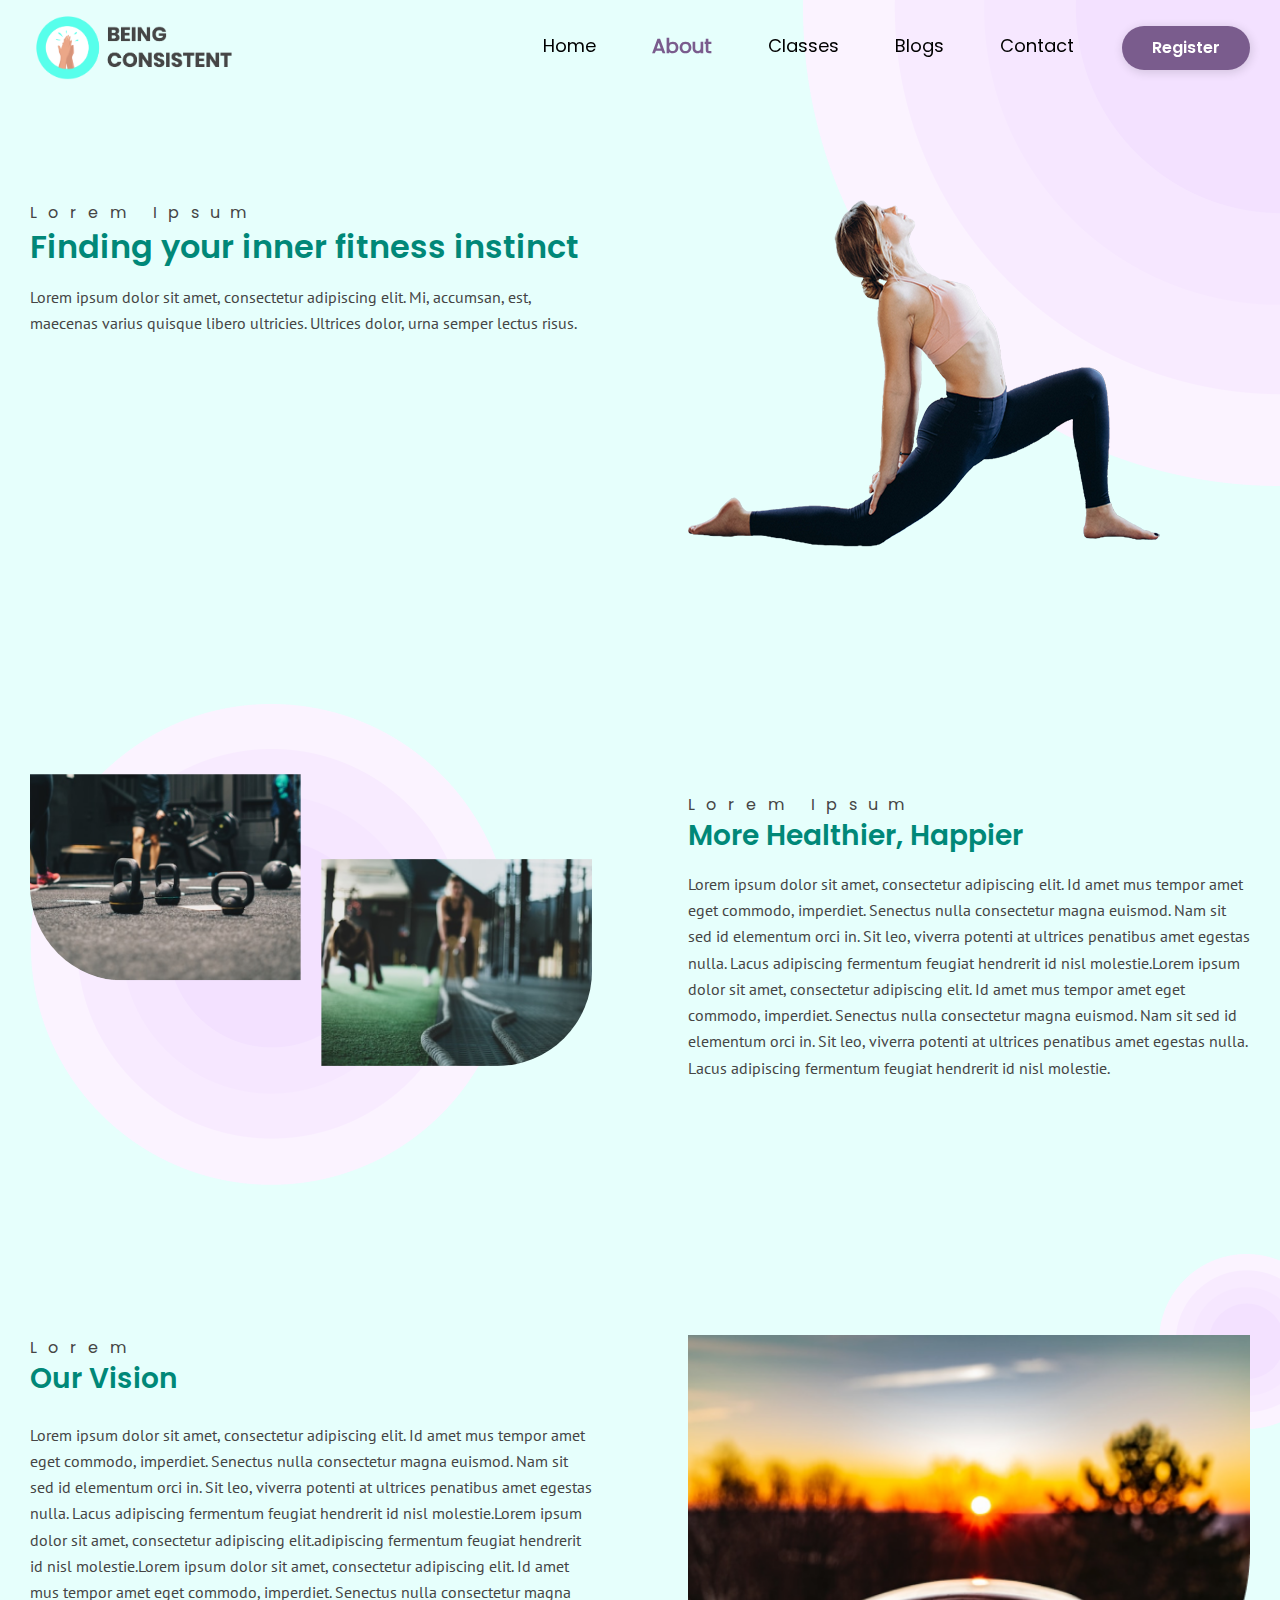
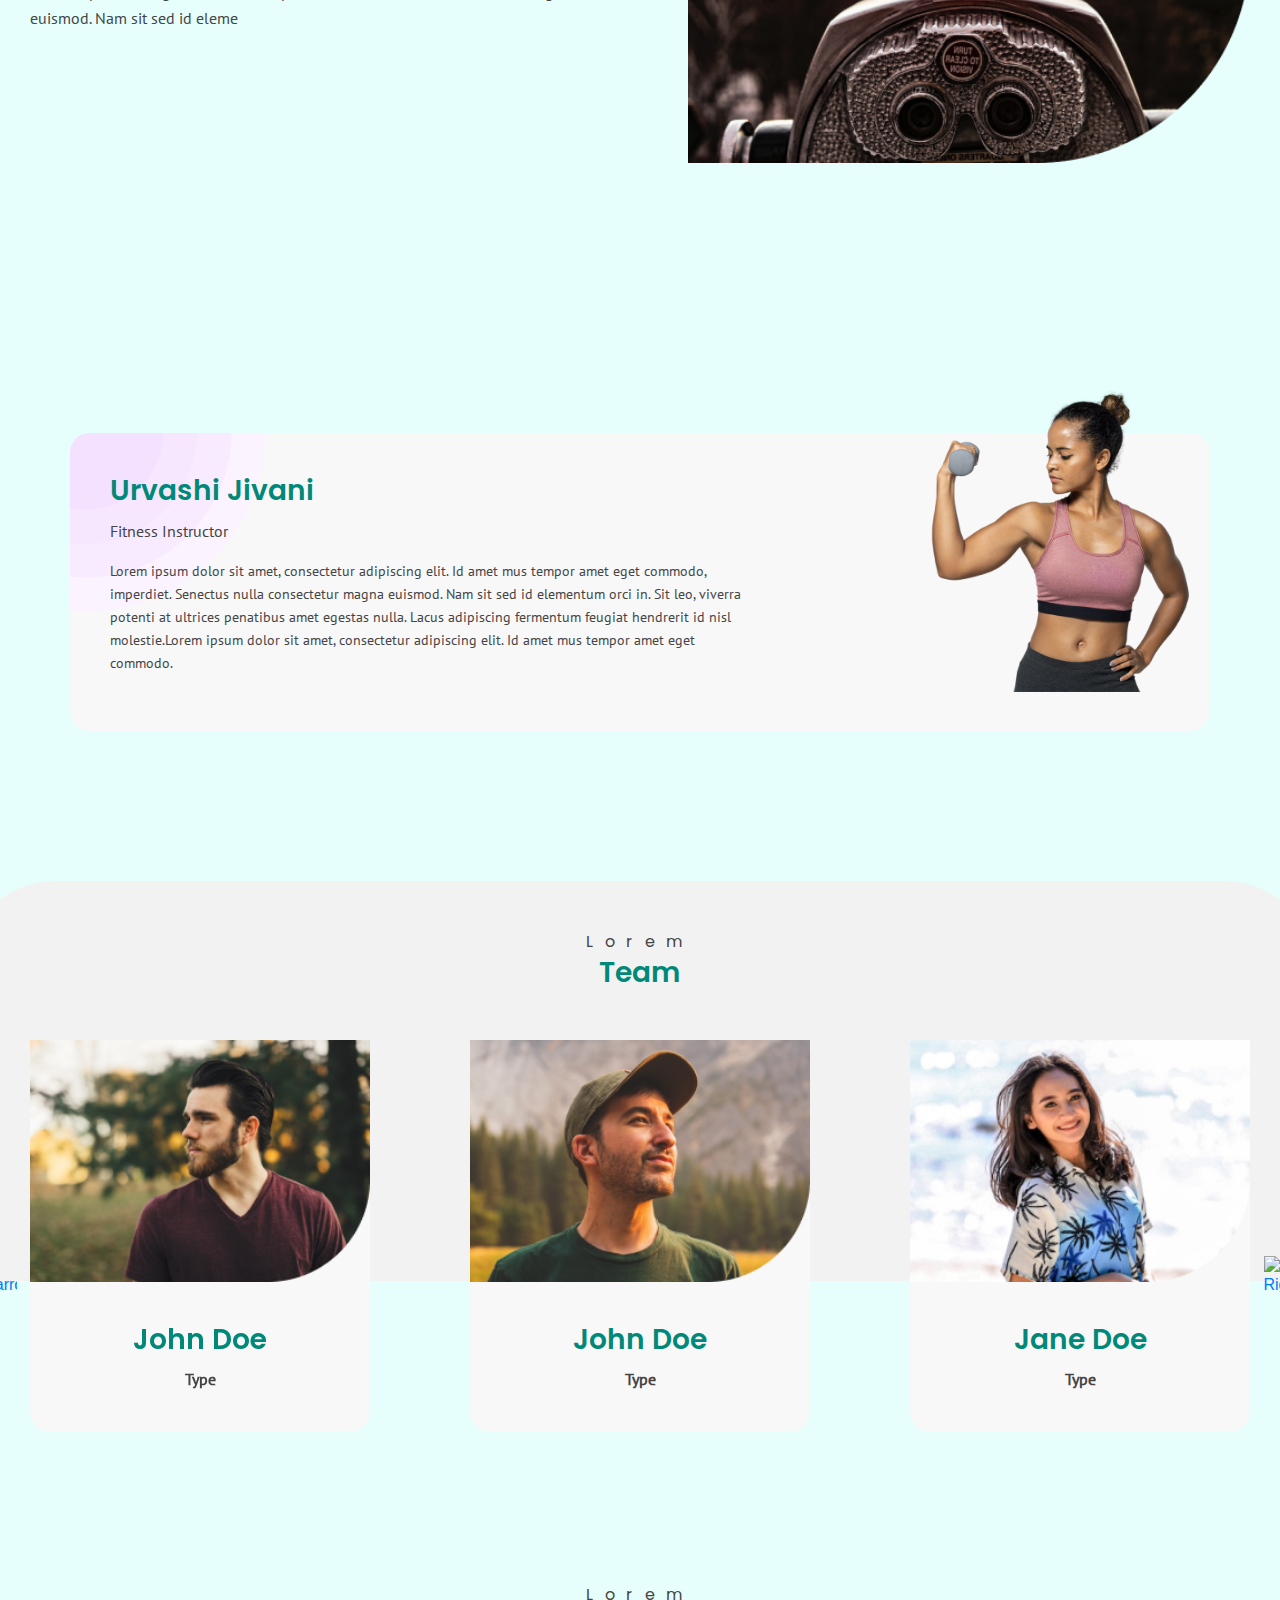
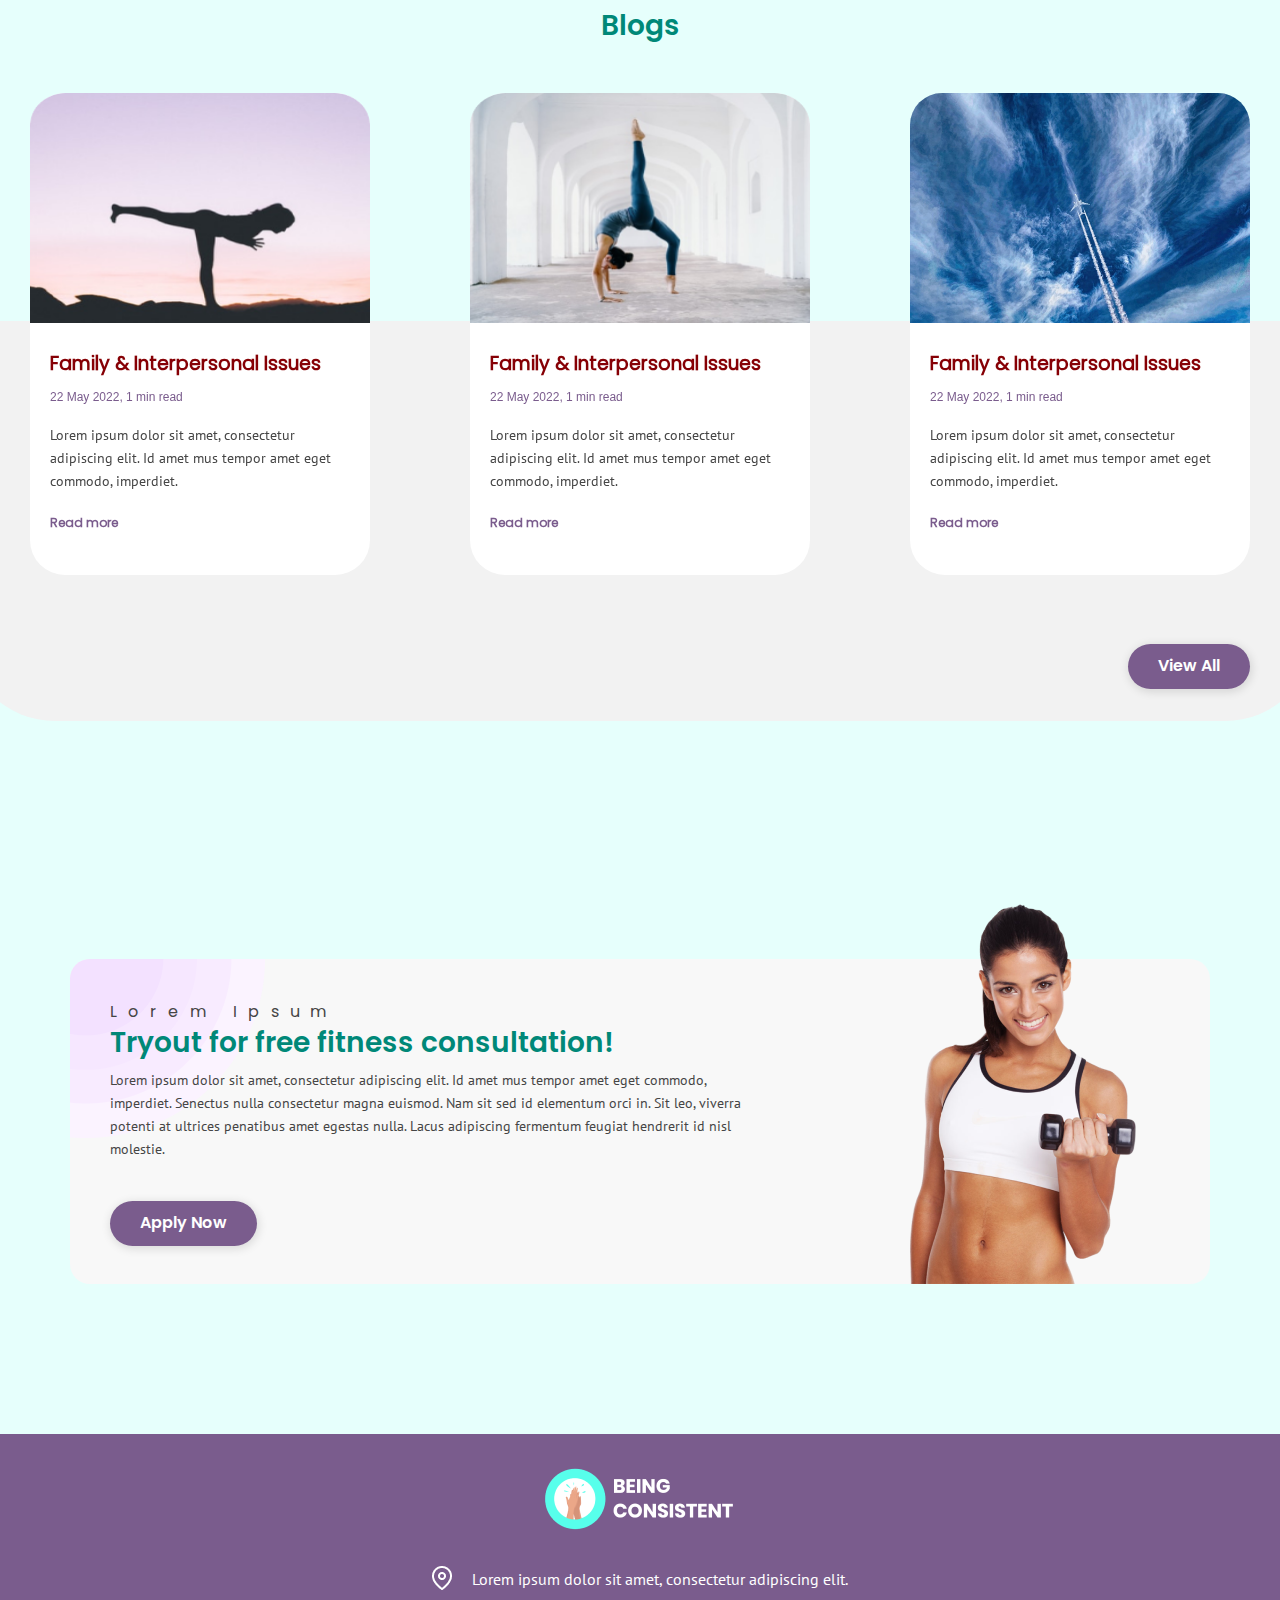
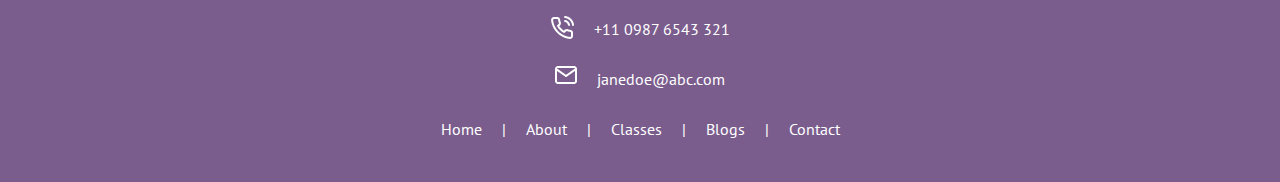
==== commit 488f31fc: "some changes are done" ====
--- a/about_us.html
+++ b/about_us.html
@@ -131,17 +131,17 @@
  <section class="our-vision">
     <div class="container">
       <div class="row grid-row">
-        <div class="col-md-6 grid-col">
+        <div class="col-md-6 grid-col order-2 order-md-1">
          <div class="vision-text">
           <p class="heading">Lorem</p>
           <h2>Our Vision</h2>
-          <p class="my-4">Lorem ipsum dolor sit amet, consectetur adipiscing elit. Id amet mus tempor amet eget commodo, imperdiet. Senectus nulla consectetur magna euismod. Nam sit sed id elementum orci in. Sit leo, viverra potenti at ultrices penatibus amet egestas nulla. Lacus adipiscing fermentum feugiat hendrerit id nisl molestie.Lorem ipsum dolor sit amet, consectetur adipiscing elit. Id amet mus tempor amet eget commodo.</p>
-        </div>
-        </div>
-        <div class="col-md-6 grid-col">
+          <p class="my-4">Lorem ipsum dolor sit amet, consectetur adipiscing elit. Id amet mus tempor amet eget commodo, imperdiet. Senectus nulla consectetur magna euismod. Nam sit sed id elementum orci in. Sit leo, viverra potenti at ultrices penatibus amet egestas nulla. Lacus adipiscing fermentum feugiat hendrerit id nisl molestie.Lorem ipsum dolor sit amet, consectetur adipiscing elit.adipiscing fermentum feugiat hendrerit id nisl molestie.Lorem ipsum dolor sit amet, consectetur adipiscing elit. Id amet mus tempor amet eget commodo, imperdiet. Senectus nulla consectetur magna euismod. Nam sit sed id eleme</p>
+        </div>
+        </div>
+        <div class="col-md-6 grid-col align-self-center order-1 order-md-2">
             <div class="vision-image-stack">
-                <div class="vision-img">
-                  <img src="assets/images/Nature.jpg" class="img img-fluid" alt="">
+                <div class="vision-img ">
+                  <img src="assets/images/OurVision-img.png" class="img img-fluid" alt="">
                 </div>
                 <div class="vision-bg-img">
                   <img src="assets/images/Waves_Small.png" class="img img-fluid" alt="">
@@ -162,7 +162,7 @@
                     <img src="assets/images/Application-wave-img.png" class="img img-fluid" alt="image">
                   </div>
               <div class="row grid-row">
-                <div class="col-md-8 grid-col">
+                <div class="col-md-8 grid-col order-2 order-md-1">
                   <div class="application-card-text">
                     <h2>Urvashi Jivani</h2>
                     <p>Fitness Instructor</p>
@@ -170,7 +170,7 @@
                         Id amet mus tempor amet eget commodo.</p>
                   </div>
                 </div>
-                <div class="col-md-4 grid-col">
+                <div class="col-md-4 grid-col order-1 order-md-2">
                   <div class="aplication-img">
                     <img src="assets/images/About-Client.png" class="img img-fluid" alt="">
                   </div>
@@ -183,7 +183,7 @@
    <!-- ======= Team-Testimonials Section Starts ======= -->
  <section class="testimonials-section">
  
-    <div class="container">
+    <div class="container team-container">
       <div class="testimonial-bg"> </div>
       <div class="text-center testimonials-top">
         <p class="heading">Lorem</p>
@@ -191,7 +191,7 @@
       </div>
    
     <!-- Slider main container -->
-    <div class="swiper-container swiper-testimonial-container mt-5">
+    <div class="swiper-container swiper-team-container mt-5">
       <!-- Additional required wrapper -->
       <div class="swiper-wrapper">
         <!-- Slides -->
@@ -230,10 +230,10 @@
       <!-- If we need scrollbar -->
       <!-- <div class="swiper-scrollbar"></div> -->
     </div>
-    <div class="team-swiper-arrows">
-      <div class="swiper-button-prev"><img src="assets/images/icons/Left-arrow.png"
+    <div class="swiper-arrows team-swiper-arrows">
+      <div class="swiper-team-button-prev"><img src="assets/images/icons/Left-arrow.png"
           alt="left_arrow"></div>
-      <div class="swiper-button-next"><img src="assets/images/icons/Right-arrow.png"
+      <div class="swiper-team-button-next"><img src="assets/images/icons/Right-arrow.png"
           alt="Right_arrow">
         </div>
   </div>
@@ -243,62 +243,21 @@
   
   <!-- ======= Blogs Section Starts ======= -->
 
-<section class="home-blogs-section">
-  <div class="container">
-    <div class="text-center mb-5">
-      <p class="heading">Lorem</p>
-      <h2>Blogs</h2>
-    </div>
-    <div class="swiper-container swiper-blogs-container mt-5">
-     <!-- Additional required wrapper -->
-     <div class="swiper-wrapper">
-          <!-- Slides -->
-          <div class="swiper-slide">
-    
-        <div class="card blogs-card">
-          <div class="blogs_img">
-            <img src="assets/images/Blog_1.png" class="img img-fluid" alt="image">
-          </div>
-          <div class="card-content">
-            <div class="card-title ">
-              <h3>Family & Interpersonal Issues</h3>
-              <span>22 May 2022, 1 min read</span>
-            </div>
-            <div class="card-description my-3">
-            <p class="card_description">Lorem ipsum dolor sit amet, consectetur adipiscing elit. Id amet mus tempor amet eget commodo, imperdiet. </p>
-            </div>
-            <div class="blogs-btn">
-              <a href="#" class="read-more-btn">Read more</a>
-            </div>
-          </div>
-        </div>
-
-      </div>
-      <div class="swiper-slide">
+  <section class="home-blogs-section">
+    <div class="container">
+      <div class="text-center mb-5">
+        <p class="heading">Lorem</p>
+        <h2>Blogs</h2>
+      </div>
+      <div class="swiper-container swiper-blogs-container mt-5">
+       <!-- Additional required wrapper -->
+       <div class="swiper-wrapper">
+            <!-- Slides -->
+            <div class="swiper-slide">
       
-        <div class="card blogs-card">
-          <div class="blogs_img">
-            <img src="assets/images/Nature.jpg" class="img img-fluid" alt="image">
-          </div>
-          <div class="card-content">
-            <div class="card-title ">
-              <h3>Family & Interpersonal Issues</h3>
-              <span>22 May 2022, 1 min read</span>
-            </div>
-            <div class="card-description my-3">
-            <p class="card_description">Lorem ipsum dolor sit amet, consectetur adipiscing elit. Id amet mus tempor amet eget commodo, imperdiet. </p>
-            </div>
-            <div class="blogs-btn">
-              <a href="#" class="read-more-btn">Read more</a>
-            </div>
-          </div>
- 
-        </div>
-      </div>
-      <div class="swiper-slide">
           <div class="card blogs-card">
             <div class="blogs_img">
-              <img src="assets/images/Blog_3.png" class="img img-fluid" alt="image">
+              <img src="assets/images/Blog_1.png" class="img img-fluid" alt="image">
             </div>
             <div class="card-content">
               <div class="card-title ">
@@ -313,16 +272,57 @@
               </div>
             </div>
           </div>
-      </div>
-    </div>
-    </div>
-    <div class="blogs_bg">
-    </div>
-    <div class="blogs-main-btn">
-      <a href="#" class="main-button">View All</a>
-    </div>
-  </div>
-</section>
+  
+        </div>
+        <div class="swiper-slide">
+        
+          <div class="card blogs-card">
+            <div class="blogs_img">
+              <img src="assets/images/Nature.jpg" class="img img-fluid" alt="image">
+            </div>
+            <div class="card-content">
+              <div class="card-title ">
+                <h3>Family & Interpersonal Issues</h3>
+                <span>22 May 2022, 1 min read</span>
+              </div>
+              <div class="card-description my-3">
+              <p class="card_description">Lorem ipsum dolor sit amet, consectetur adipiscing elit. Id amet mus tempor amet eget commodo, imperdiet. </p>
+              </div>
+              <div class="blogs-btn">
+                <a href="#" class="read-more-btn">Read more</a>
+              </div>
+            </div>
+   
+          </div>
+        </div>
+        <div class="swiper-slide">
+            <div class="card blogs-card">
+              <div class="blogs_img">
+                <img src="assets/images/Blog_3.png" class="img img-fluid" alt="image">
+              </div>
+              <div class="card-content">
+                <div class="card-title ">
+                  <h3>Family & Interpersonal Issues</h3>
+                  <span>22 May 2022, 1 min read</span>
+                </div>
+                <div class="card-description my-3">
+                <p class="card_description">Lorem ipsum dolor sit amet, consectetur adipiscing elit. Id amet mus tempor amet eget commodo, imperdiet. </p>
+                </div>
+                <div class="blogs-btn">
+                  <a href="#" class="read-more-btn">Read more</a>
+                </div>
+              </div>
+            </div>
+        </div>
+      </div>
+      </div>
+      <div class="blogs_bg">
+      </div>
+      <div class="blogs-main-btn">
+        <a href="#" class="main-button">View All</a>
+      </div>
+    </div>
+  </section>
 
 
       <!-- ======= Application Section Starts ======= -->
--- a/assets/css/common.css
+++ b/assets/css/common.css
@@ -651,6 +651,40 @@
 } 
 
 
+.swiper-team-button-next, .swiper-container-rtl .swiper-team-button-prev {
+  right: 10px;
+  left: auto;
+}
+.swiper-team-button-prev, .swiper-container-rtl .swiper-team-button-next {
+  left: 10px;
+  right: auto;
+}
+.swiper-team-button-prev, .swiper-team-button-next {
+  position: absolute;
+  top: 50%;
+  width: calc(var(--swiper-navigation-size) / 44 * 27);
+  height: var(--swiper-navigation-size);
+  margin-top: calc(-1 * var(--swiper-navigation-size) / 2);
+  z-index: 10;
+  cursor: pointer;
+  display: flex;
+  align-items: center;
+  justify-content: center;
+  color: var(--swiper-navigation-color, var(--swiper-theme-color));
+}
+/* .team-swiper-arrows {
+  position: relative;
+  bottom: 150px;
+  margin: 0px -63px;
+} */
+.swiper-team-button-prev img,.swiper-team-button-next img{
+width: 52px;
+height: 52px;
+}
+.swiper-team-button-prev:after, .swiper-team-button-next:after {
+  display: none;
+} 
+
 /*--------------------------------------------------------------
 # Home- About Section Starts
 --------------------------------------------------------------*/
--- a/assets/css/aboutus.css
+++ b/assets/css/aboutus.css
@@ -47,8 +47,14 @@
   }
   .team-swiper-arrows {
     position: relative;
-    bottom: 145px;
-    margin: 0px -72px;
+    bottom: 150px;
+    margin: 0px -63px;
   }
 
-  +  /*--------------------------------------------------------------
+# Our-Vision Section Starts
+--------------------------------------------------------------*/
+
+.our-vision .vision-img img{
+  width: 100%;
+}--- a/assets/css/responsive.css
+++ b/assets/css/responsive.css
@@ -11,6 +11,13 @@
         font-weight: 600;
         color: #008878;
         line-height: 130.5%;
+    }
+    p {
+        font-size: 14px;
+        line-height: 164%;
+        margin-bottom: 0;
+        font-weight: 400;
+        font-family: 'PT Sans';
     }
     .heading {
         font-family: 'Poppins';
@@ -218,11 +225,14 @@
         .blogs-card .card-content {
             padding: 30px 15px 25px 15px;
         }
+        .blogs-card .blogs_img img {
+            width: 100%;
+            height: 185px;
+            border-top-right-radius: 32px;
+            border-top-left-radius: 32px;
+        }
         .application-card .aplication-img {
-            /* margin-top: -16px;
-            margin-bottom: -42px;
-            text-align: center; */
-            margin-top: -46px;
+            margin-top: -38px;
             margin-bottom: 3px;
             text-align: center;
         }
@@ -273,6 +283,11 @@
             padding-left: 1.5rem;
               padding-right: 1.5rem;
           }
+          .team-swiper-arrows {
+            position: relative;
+            bottom: -31px;
+            margin: 0px 111px;
+          }
         /* ====================================== About-us-page ====================================== */
 
         .about-section .about-image-top {
@@ -305,16 +320,30 @@
             margin-top: 83px;
         }
 
-        .team-swiper-arrows {
+        /* .team-swiper-arrows {
             position: relative;
             bottom: 125px;
             margin: 0px -12px;
+        } */
+          .our-vision .vision-text {
+            margin-top: 60px;
         }
         .our-vision .vision-bg-img {
-          display: none;
-          }
+            position: absolute;
+            right: -13px;
+            z-index: -1;
+            top: -35px;
+        }
+        .our-vision .vision-bg-img img {
+            width: 80px;
+            height: auto;
+        }
           .about-section .home-about-text {
             margin-top: 54px;
+          }
+          .team-container {
+            padding-left: 0px;
+            padding-right: 0px;
           }
     }
     /*--------------------------------------------------------------
@@ -412,6 +441,7 @@
     max-width: 720px;
 
 }
+
     }
 
     /*--------------------------------------------------------------
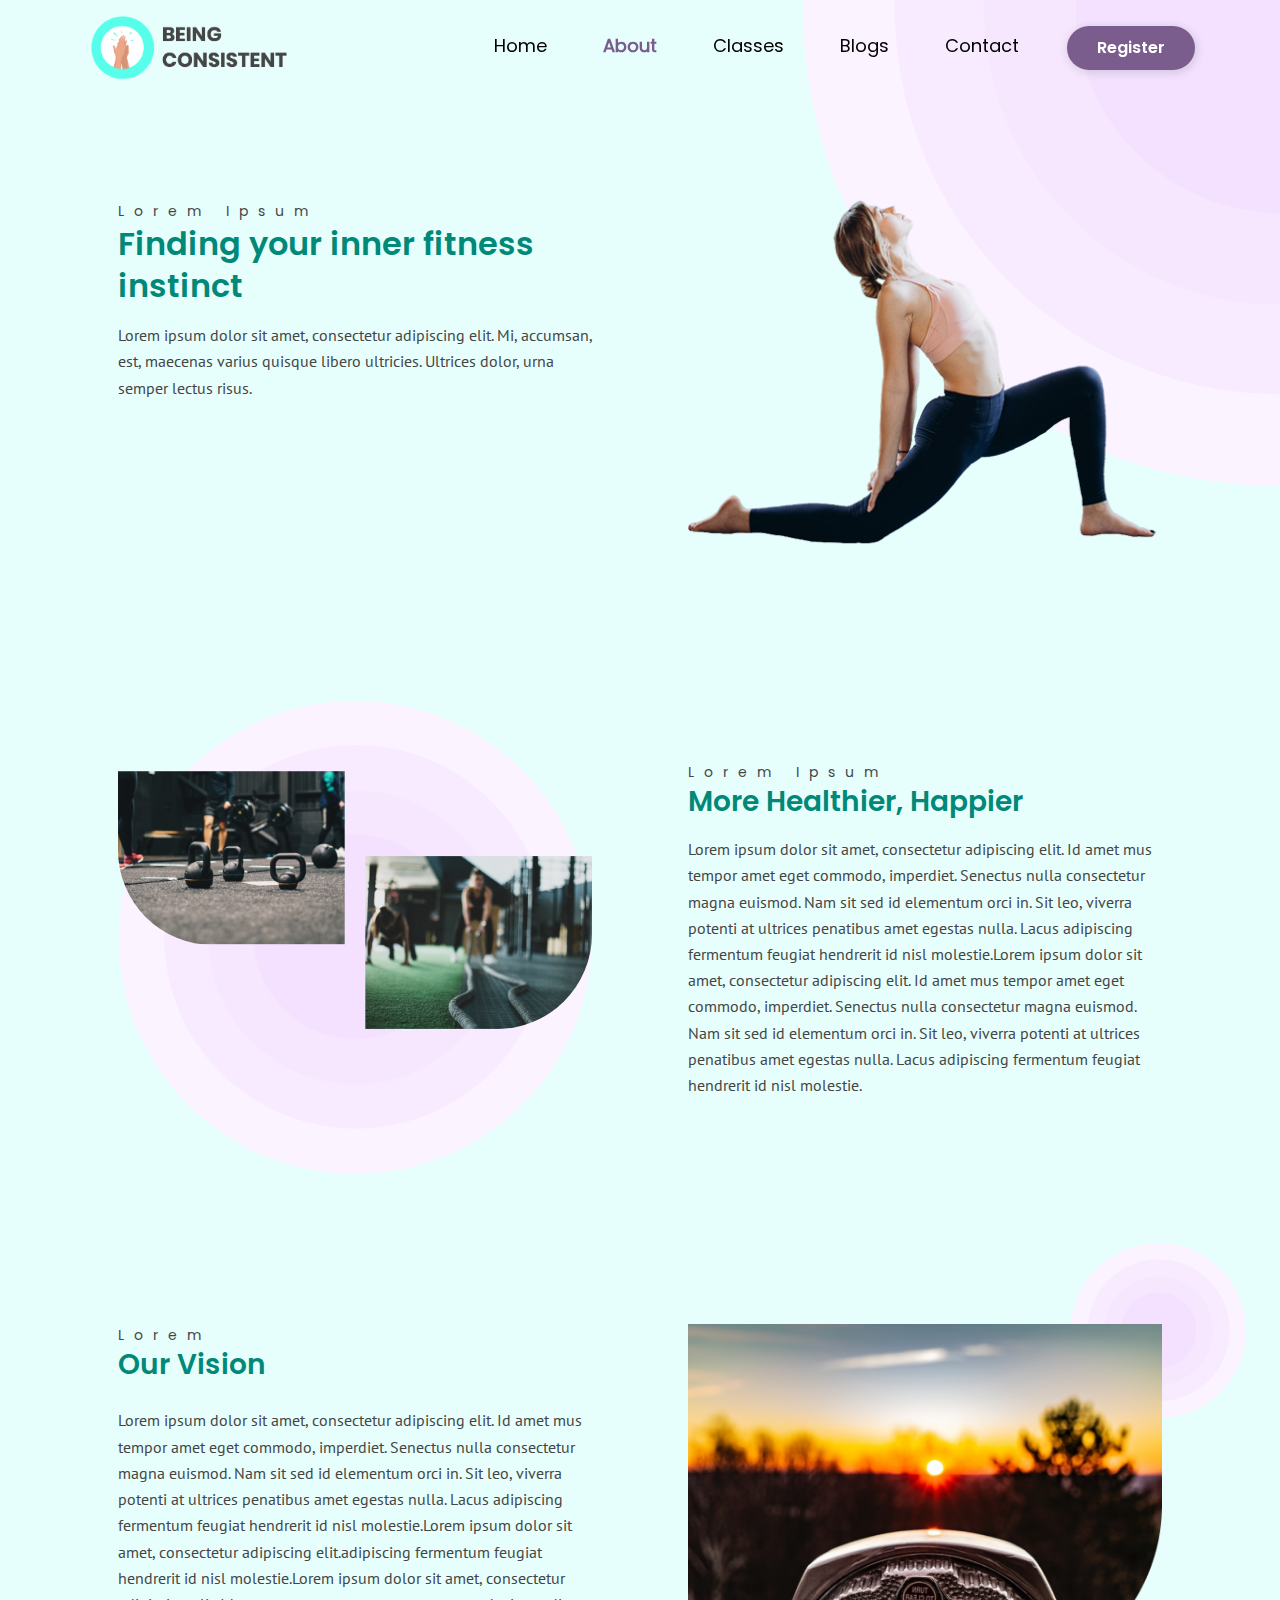
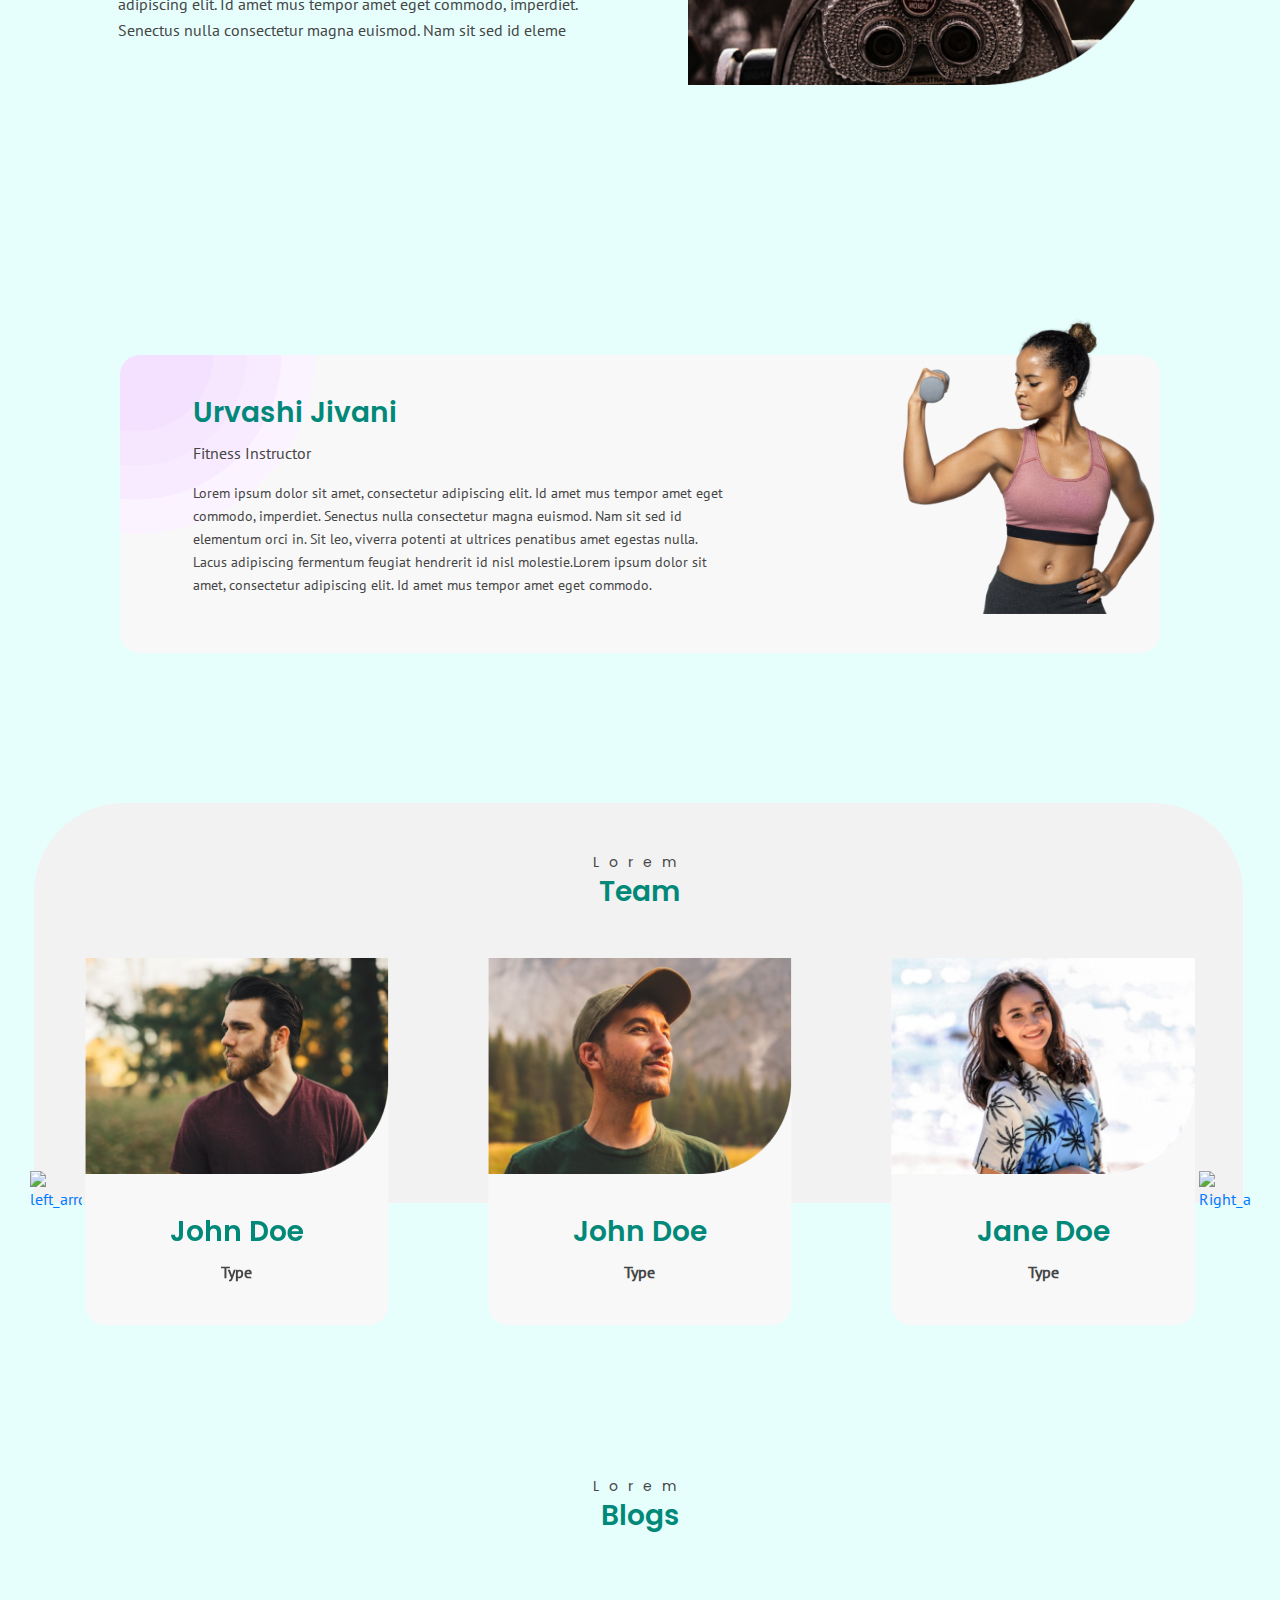
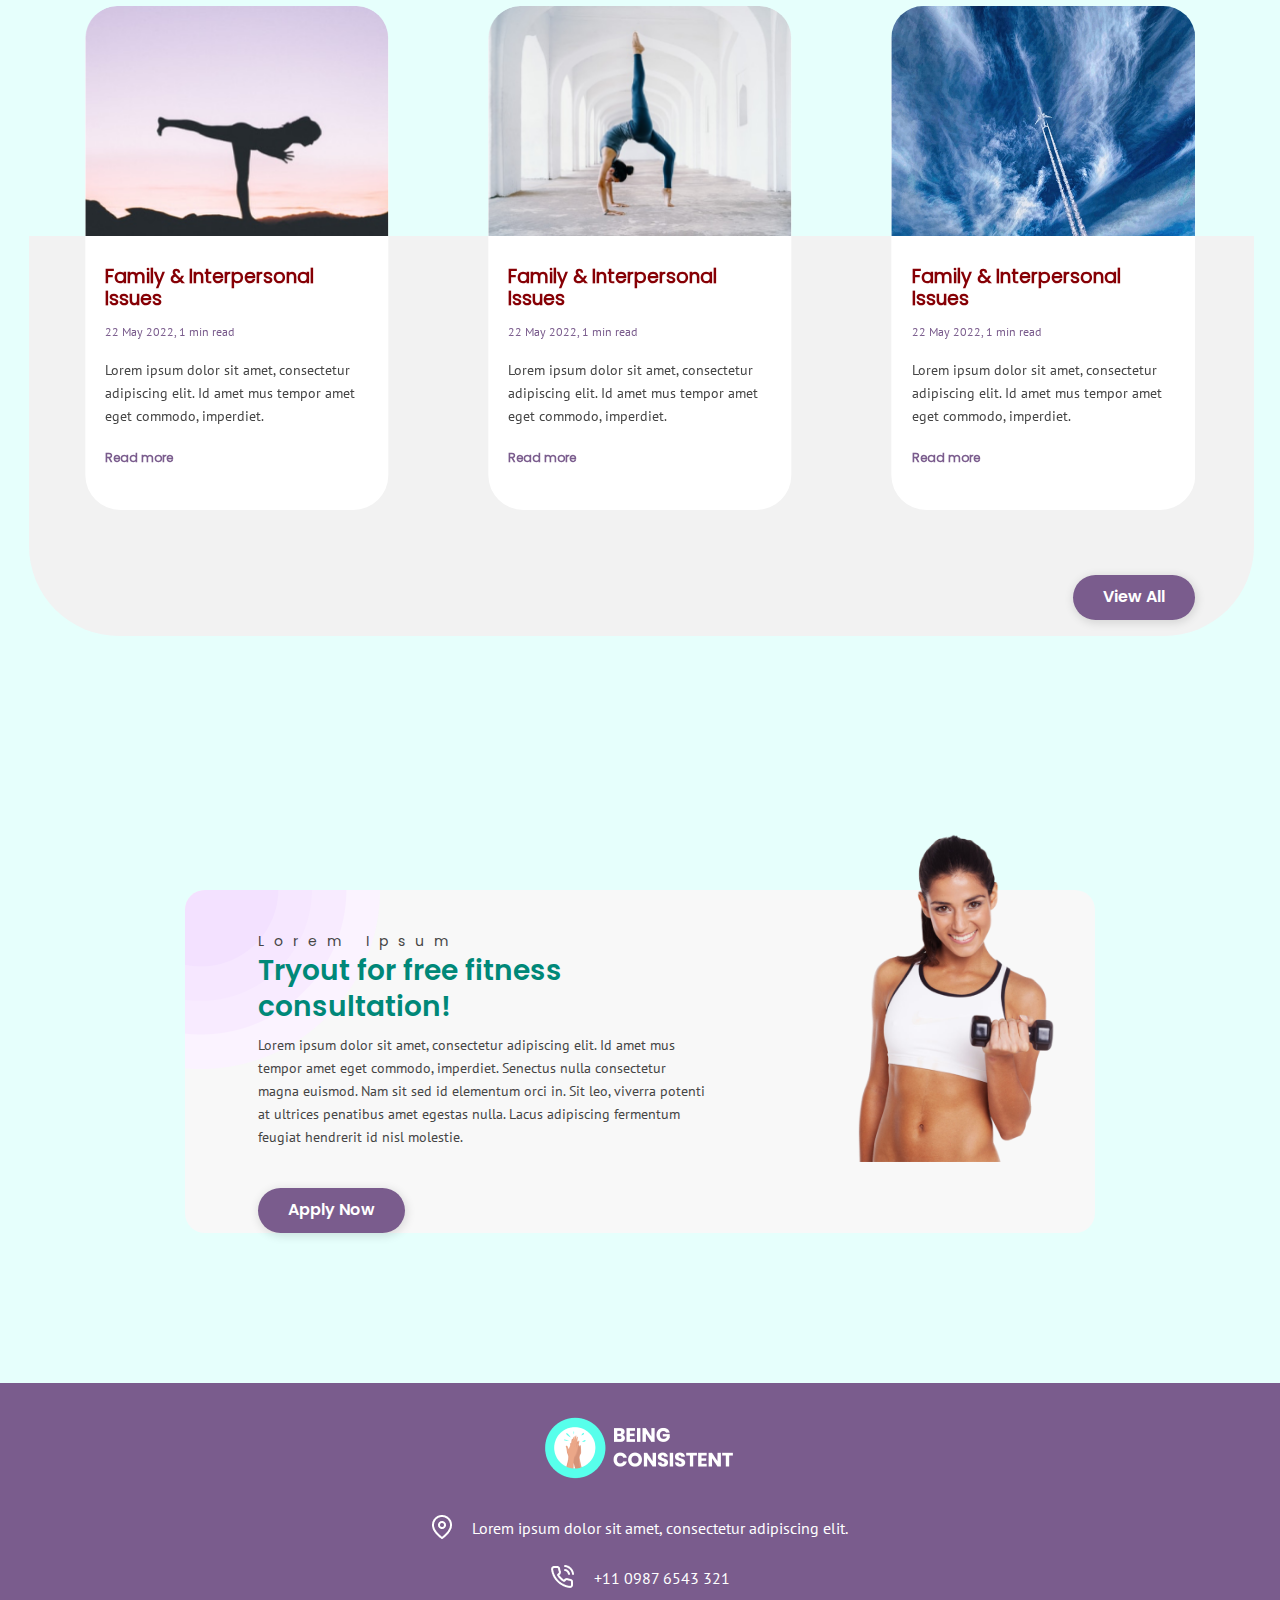
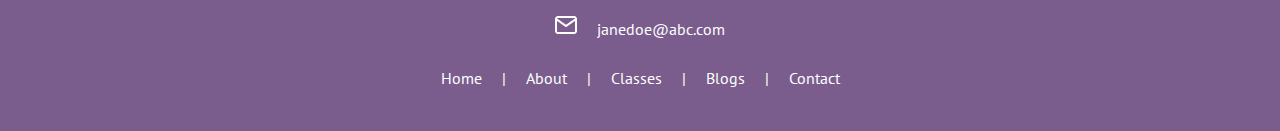
==== commit c636d115: "blog and blog-detail mobile view is done" ====
--- a/about_us.html
+++ b/about_us.html
@@ -155,9 +155,9 @@
 
   
         <!-- ======= Client Section Starts ======= -->
-        <section class="application-section">
+        <section class="client-application-section">
             <div class="container">
-              <div class="application-card">
+              <div class="client-application-card">
                 <div class="application-wave-img">
                     <img src="assets/images/Application-wave-img.png" class="img img-fluid" alt="image">
                   </div>
@@ -230,7 +230,7 @@
       <!-- If we need scrollbar -->
       <!-- <div class="swiper-scrollbar"></div> -->
     </div>
-    <div class="swiper-arrows team-swiper-arrows">
+    <div class="team-swiper-arrows">
       <div class="swiper-team-button-prev"><img src="assets/images/icons/Left-arrow.png"
           alt="left_arrow"></div>
       <div class="swiper-team-button-next"><img src="assets/images/icons/Right-arrow.png"
--- a/assets/css/common.css
+++ b/assets/css/common.css
@@ -1,4 +1,5 @@
-/*====================================== reset.css is here ========================================*/
+/*====================================== reset.css is here ============family============================*/
+
 * {
   margin: 0;
   padding: 0;
@@ -12,6 +13,36 @@
   -webkit-box-sizing: border-box;
   -moz-box-sizing: border-box;
 }
+/* -------- font-family ------- */
+@font-face {
+  font-family: "PT Sans";
+  src: url("../fonts/pt_sans/PTSans-Regular.woff2") format("woff2"),
+      url("../fonts/pt_sans/PTSans-Regular.woff") format("woff");
+  font-weight: normal;
+  font-style: normal;
+}
+@font-face {
+  font-family: "Poppins";
+  src: url("../fonts/poppins/Poppins-Regular.woff2") format("woff2"),
+      url("../fonts/poppins/Poppins-Regular.woff") format("woff");
+  font-weight: normal;
+  font-style: normal;
+}
+
+@font-face {
+  font-family: "Poppins-SemiBold";
+  src: url("../fonts/poppins/Poppins-SemiBold.woff2") format("woff2"),
+      url("../fonts/poppins/Poppins-SemiBold.woff") format("woff");
+  font-weight: 600;
+  font-style: normal;
+}
+section {
+  margin: 150px 0 150px 0;
+} 
+h1,h2,h3,h4,h5,h6 {
+  font-family: "Poppins-SemiBold";
+}
+
 table {
   border-collapse: collapse;
   border-spacing: 0;
@@ -128,8 +159,9 @@
   color: #454545;
   font-size: 16px;
   background: #E6FFFC;
-  /* font-family: "PT Sans"; */
+  font-family: "PT Sans","Poppins-SemiBold","Poppins";
   line-height: 1.6;
+  overflow-x: hidden;
 }
 /* html,
 body {
@@ -156,7 +188,7 @@
   line-height: 164%;
   margin-bottom: 0;
   font-weight: 400;
-  font-family: 'PT Sans';
+  font-family: "PT Sans";
 }
 
 .main-button {
@@ -165,7 +197,7 @@
   box-shadow: 1px 2px 10px 1px rgba(0, 0, 0, 0.12);
   border-radius: 36.5px;
   font-weight: 600;
-  font-family: 'Poppins-SemiBold';
+  font-family: "Poppins-SemiBold";
   padding: 9px 30px 10px 30px;
   border: none;
   cursor: pointer;
@@ -191,41 +223,6 @@
 
 /* 88888888888888888 */
 
-/* -------- font-family ------- */
-@font-face {
-  font-family: 'PT Sans';
-  src: url('../fonts/pt_sans/PTSans-Regular.woff2') format('woff2'),
-      url('../fonts/pt_sans/PTSans-Regular.woff') format('woff');
-  font-weight: normal;
-  font-style: normal;
-  font-display: swap;
-}
-@font-face {
-  font-family: 'Poppins';
-  src: url('../fonts/poppins/Poppins-Regular.woff2') format('woff2'),
-      url('../fonts/poppins/Poppins-Regular.woff') format('woff');
-  font-weight: normal;
-  font-style: normal;
-  font-display: swap;
-}
-
-@font-face {
-  font-family: 'Poppins-SemiBold';
-  src: url('../fonts/poppins/Poppins-SemiBold.woff2') format('woff2'),
-      url('../fonts/poppins/Poppins-SemiBold.woff') format('woff');
-  font-weight: 600;
-  font-style: normal;
-  font-display: swap;
-}
-/* .f-700 {
-  font-weight: 700;
-} */
-section {
-  margin: 150px 0 150px 0;
-} 
-h1,h2,h3,h4,h5,h6 {
-  font-family: 'Poppins-SemiBold';
-}
 
 /*--------------------------------------------------------------
 # Header
@@ -267,7 +264,7 @@
   gap: 40px;
 }
 header .navbar-nav .nav-link {
-  font-family: 'Poppins';
+  font-family: "Poppins";
   font-weight: 400;
   font-size: 18px;
   line-height: 24px;
@@ -281,12 +278,12 @@
 header .navbar-nav > .active > .nav-link {
   color: #7A5C8D !important;
   font-weight: 700;
-  font-size: 20px;
+  font-size: 18px;
 }
 header .navbar-nav > .active > .nav-link:hover {
   color: #7A5C8D !important;
   font-weight: 700;
-  font-size: 20px;
+  font-size: 18px;
 }
 /* header .navbar-nav .nav-link:focus {
   color: #7A5C8D !important;
@@ -379,7 +376,7 @@
 }
 .footer_section {
   color: #fff;
-  font-family: 'PT Sans';
+  font-family: "PT Sans";
 }
 .footer_section .footer_contact_details .location_div{
   display: flex;
@@ -418,11 +415,12 @@
   margin: 200px 0 100px 0;
 }
 .heading {
-  font-family: 'Poppins';
+  font-family: "Poppins";
   letter-spacing: 0.715em;
+  font-size: 14px;
 }
 .sub_heading {
-  font-family: 'Poppins';
+  font-family: "Poppins";
   font-style: normal;
   font-weight: 600;
   font-size: 32px;
@@ -475,7 +473,7 @@
   background: #FFFFFF;
   border-radius: 35px;
   border: 0;
-
+  margin: 24px 0px;
 }
 .blogs-card .card-content {
   padding: 30px 20px 40px 20px;
@@ -487,7 +485,7 @@
     border-top-left-radius: 32px;
 }
 .blogs-card .card-content .card-title h3{
-  font-family: 'Poppins';
+  font-family: "Poppins";
   font-weight: 700;
   font-size: 19px;
   line-height: 115.61%;
@@ -502,7 +500,7 @@
   font-size: 12px;
   line-height: 201.6%;
   color: #7A5C8D;
-  font-family: 'Poppins';
+  font-family: "Poppins";
 }
 .home-blogs-section {
   position: relative;
@@ -514,7 +512,7 @@
   border-bottom-right-radius: 90px;
   border-bottom-left-radius: 90px;
   z-index: -1;
-  top: 48%;
+  top: 50%;
   margin-left: -65px;
     min-width: 1350px;
 }
@@ -538,7 +536,13 @@
 .home-blogs-section .blogs-main-btn {
 display: flex;
 justify-content: end;
-padding-top: 69px;
+padding-top: 41px;
+position: relative;
+}
+
+.load-more-btn {
+  margin-top: 46px;
+  margin-bottom: -56px;
 }
 
   /*--------------------------------------------------------------
@@ -548,7 +552,7 @@
   background: #F8F8F8;
   border-radius: 20px;
   /* padding: 50px 35px 45px 35px; */
-  margin: 270px 40px 0px 40px;
+  margin: 270px 100px 0px 100px;
 }
 /* .application-card .aplication-img {
   margin-top: -126px;
@@ -685,6 +689,10 @@
   display: none;
 } 
 
+/* .swiper-wrapper {
+  transition-timing-function: linear;
+} */
+
 /*--------------------------------------------------------------
 # Home- About Section Starts
 --------------------------------------------------------------*/
@@ -748,7 +756,7 @@
 
 
 .our-vision .vision-img img{
-    border-bottom-right-radius: 192.5px;
+    border-bottom-right-radius: 95.5px;
 }
 
 .our-vision .vision-bg-img {
@@ -764,19 +772,23 @@
   .space-col-right {
     padding-left: 50px;
   } */
-  .grid-row {
+  /* .grid-row {
     margin-left: -3rem;
     margin-right: -3rem;
-  }
+  } */
 
   .grid-col {
-    padding-left: 3rem;
-    padding-right: 3rem;
-  }
+    padding-left: 48px;
+    padding-right: 48px;
+  }
+  /* .blogs-grid-col {
+    padding-left: 48px;
+    padding-right: 48px;
+  } */
   .blogs-grid-col {
-    padding-left: 3rem;
-    padding-right: 3rem;
-  }
+    padding-left: 40px;
+    padding-right: 40px;
+}
   .date-time {
     font-size: 14px;
     color: #7A5C8D;
@@ -808,7 +820,7 @@
     color: #7B7B7B;
     transition: all 0.5s ease;
     pointer-events: none;
-    font-family: 'Poppins';
+    font-family: "Poppins";
   }
   
   .form-input-material {
@@ -840,7 +852,7 @@
     border: 1px solid #CCCCCC;
     border-radius: 8px;
     /* transition: border-color .15s ease-in-out,box-shadow .15s ease-in-out; */
-    font-family: 'Poppins';
+    font-family: "Poppins";
     font-size: 14px;
 }
 .form-control:focus ~ label, .form-control:not(:placeholder-shown) ~ label {
--- a/assets/css/aboutus.css
+++ b/assets/css/aboutus.css
@@ -47,8 +47,9 @@
   }
   .team-swiper-arrows {
     position: relative;
-    bottom: 150px;
+    bottom: 154px;
     margin: 0px -63px;
+  
   }
 
   /*--------------------------------------------------------------
@@ -57,4 +58,19 @@
 
 .our-vision .vision-img img{
   width: 100%;
+}
+
+.client-application-card {
+  background: #F8F8F8;
+    border-radius: 20px;
+    /* padding: 50px 35px 45px 35px; */
+     margin: 270px 35px 0px 35px;
+}
+
+.client-application-card .application-card-text {
+  padding: 40px;
+}
+.client-application-card .aplication-img {
+  margin-top: -50px;
+    position: absolute;
 }--- a/assets/css/responsive.css
+++ b/assets/css/responsive.css
@@ -17,10 +17,10 @@
         line-height: 164%;
         margin-bottom: 0;
         font-weight: 400;
-        font-family: 'PT Sans';
+        font-family: "PT Sans";
     }
     .heading {
-        font-family: 'Poppins';
+        font-family: "Poppins";
         letter-spacing: 0.715em;
         font-size: 14px;
     }
@@ -31,18 +31,18 @@
         margin: 100px 0 100px 0;
     }
 
-    .grid-row {
+    /* .grid-row {
         margin-left: 0rem;
         margin-right: 0rem;
-      }
+      } */
     
       .grid-col {
-        padding-left: 0rem;
-        padding-right: 0rem;
-      }
+        padding-left: 15px;
+        padding-right: 15px;
+    }
       .blogs-grid-col {
-        padding-left: 1.5rem;
-        padding-right: 1.5rem;
+        padding-left: 24px;
+        padding-right: 24px;
       }
     /*--------------------------------------------------------------
     # Header Starts 
@@ -78,7 +78,7 @@
             height: 100vh;
         }
         header .navbar-nav .nav-link {
-            font-family: 'Poppins';
+            font-family: "Poppins";
             font-weight: 400;
             font-size: 22px;
             line-height: unset;
@@ -91,11 +91,11 @@
             gap: 6px;
           }
           .footer_section .footer_menu .footer_nav_links:after {
-            content: '|';
+            content: "|";
             padding: 0px 0px 0px 6px;
           }
           .footer_section .footer_contact_details {
-            margin: 0px 49px;
+            margin: 0px 40px;
           }
           .footer_section .footer_contact_details .location_div{
             display: flex;
@@ -117,6 +117,9 @@
         }
 .Hero-image {
     margin-top: 60px;
+}
+.blogs-hero-img {
+    margin-top: 0px;
 }
        .home-about .about-image-stack {
         padding-left: 1rem;
@@ -170,6 +173,9 @@
         .home-classes .classes-text {
             margin-top: 38px;
         }
+        .home-classes .classes-card-top {
+            margin-left: 0px;
+        }
     /*--------------------------------------------------------------
     # Pricing Section
     --------------------------------------------------------------*/
@@ -178,7 +184,7 @@
             margin: 15px 0px;
         }
         .price-section .card-content .pricing-display .pricing-number {
-            font-family: 'Poppins';
+            font-family: "Poppins";
             font-size: 50px;
             color: #7A5C8D;
         }
@@ -204,16 +210,28 @@
         .blogs-section .blogs_bg {
         display: none;
         }
+        .blogs-section {
+            position: relative;
+            margin-top: -60px 0px;
+        }
+        .blog-description-section {
+            margin-top: 10px;
+          }
         .blog-description-section .blog_heading {
-            font-size: 27px;
+            font-size: 28px;
             font-weight: 600;
-            font-family: 'Poppins';
+            font-family: "Poppins";
+            width: 100%;
+            margin: 15px 0px;
+        }
+        .blog-description-section .blog_sub_heading {
+            font-weight: 600;
+            font-family: "Poppins";
             color: #000;
-            width: 100%;
-            margin: 30px 0px;
-        }
+            margin-bottom: 20px;
+          }
         .blogs-card .card-content .card-title h3 {
-            font-family: 'Poppins';
+            font-family: "Poppins";
             font-weight: 700;
             font-size: 14px;
             line-height: 115.61%;
@@ -240,7 +258,17 @@
         .application-card {
             margin: 0;
         }
-
+        .client-application-card {
+            background: #F8F8F8;
+            border-radius: 20px;
+            /* padding: 50px 35px 45px 35px; */
+            margin: 0px;
+        }
+        .client-application-card .aplication-img {
+            padding-top: -19px;
+            position: unset;
+            margin-top: -40px;
+        }
         .application-card .apply-btn {
             padding: 4px 40px 39px 40px;
             text-align: center;
@@ -249,6 +277,23 @@
             padding: 30px;
         }
 
+        .blogs-card {
+            background: #FFFFFF;
+            border-radius: 35px;
+            border: 0;
+            margin: 14px 0px;
+          }
+          
+          .blogs-social-media .blogs-social-content {
+            display: flex;
+            justify-content: space-between;
+            flex-direction: column-reverse;
+            align-items: start;
+            gap: 10px;
+        }
+        .date-time-div {
+            align-self: flex-start;
+        }
          /*--------------------------------------------------------------
     # Testimonials Section
     --------------------------------------------------------------*/
@@ -297,11 +342,15 @@
             gap: 10px;
             margin-left: 0px;
         }
+        .about-image-stack-top img {
+            width: 100%;
+            border-bottom-left-radius: 90.5px;
+        }
         .about-section .about-image-bottom  {
             text-align: center;
         }
         .about-section .about-image-top1 {
-            margin-top: 36px;
+            margin-top: 30px;
         }
         .about-section .about-image-top1 img {
             border-bottom-left-radius: 95px;
@@ -317,7 +366,7 @@
             width: 220px;
         }
         .about-section .about-image-top2 {
-            margin-top: 83px;
+            margin-top: 69px;
         }
 
         /* .team-swiper-arrows {
@@ -330,7 +379,7 @@
         }
         .our-vision .vision-bg-img {
             position: absolute;
-            right: -13px;
+            right: 1px;
             z-index: -1;
             top: -35px;
         }
@@ -345,6 +394,7 @@
             padding-left: 0px;
             padding-right: 0px;
           }
+     
     }
     /*--------------------------------------------------------------
     # tab view starts
@@ -352,16 +402,16 @@
     
     @media (min-width: 768px) and (max-width: 991.98px) {
         .grid-col {
-            padding-left: 0.8rem !important;
-            padding-right: 0.8rem !important;
-        }
-        .grid-row {
+            padding-left: 12.8px !important;
+            padding-right: 12.8px !important;
+        }
+        /* .grid-row {
             margin-left: -0.8rem !important;
             margin-right: -0.8rem !important;
-        }
+        } */
         .blogs-grid-col {
-            padding-left: 0.8rem;
-            padding-right: 0.8rem;
+            padding-left: 12.8px;
+            padding-right: 12.8px;
         }
         .header {
             background: #fff;
@@ -379,7 +429,7 @@
             padding: 20px 10px;
         }
         .price-section .card-content .pricing-display .pricing-number {
-            font-family: 'Poppins';
+            font-family: "Poppins";
             font-size: 30px;
             color: #7A5C8D;
             font-weight: 600;
@@ -401,19 +451,19 @@
                 padding: 50px 20px 65px 20px;
             }
             .testimonials-section .testimonial-bg {
-                margin-left: -84px;
-                min-width: 866px;
+                margin-left: -44px;
+                min-width: 775px;
             }
             .swiper-arrows {
                 position: relative;
-                bottom: 238px;
-                margin: 0px -72px;
+                bottom: 316px;
+                margin: 0px -46px;
             }
 
             .home-blogs-section .blogs_bg {
-                margin-left: -84px;
-                min-width: 866px;
-            } 
+                margin-left: -44px;
+                min-width: 775px;
+            }
 
             .blogs-section .blogs_bg {
                 position: absolute;
@@ -433,8 +483,8 @@
 
             .team-swiper-arrows {
                 position: relative;
-                bottom: 51px;
-                margin: 0px -72px;
+                bottom: 31px;
+                margin: 0px -54px;
             }
         
 .container, .container-md, .container-sm {
@@ -442,6 +492,7 @@
 
 }
 
+
     }
 
     /*--------------------------------------------------------------
@@ -449,6 +500,14 @@
     --------------------------------------------------------------*/
      
     @media (min-width: 992px) and (max-width: 1199.98px) {
+        .grid-col {
+            padding-left: 15px;
+            padding-right: 15px;
+        }
+        .blogs-grid-col {
+            padding-left: 15px;
+            padding-right: 15px;
+        }
         .testimonials-section .testimonial-bg {
             position: absolute;
             height: 400px;
@@ -456,8 +515,8 @@
             border-top-right-radius: 90px;
             border-top-left-radius: 90px;
             z-index: -1;
-            margin-left: -116px;
-            min-width: 1164px;
+            margin-left: -51px;
+            min-width: 1031px;
        
       }
       .home-blogs-section .blogs_bg {
@@ -488,13 +547,13 @@
     }
     .swiper-arrows {
         position: relative;
-        bottom: 269px;
-        margin: 0px -72px;
+        bottom: 203px;
+        margin: 0px -55px;
     }
     .team-swiper-arrows {
         position: relative;
-        bottom: 104px;
-        margin: 0px -72px;
+        bottom: 85px;
+        margin: 0px -52px;
     }
     .container, .container-lg, .container-md, .container-sm {
         max-width: 960px;
@@ -508,14 +567,62 @@
         z-index: -1;
         top: -75px;
     }
+    .home-blogs-section .blogs_bg {
+        position: absolute;
+        height: 400px;
+        background: #F2F2F2;
+        border-bottom-right-radius: 90px;
+        border-bottom-left-radius: 90px;
+        z-index: -1;
+        top: 50%;
+        margin-left: -51px;
+        min-width: 1031px;
+    }
+    .home-blogs-section .blogs-main-btn {
+        display: flex;
+        justify-content: end;
+        padding-top: 0px;
+        position: relative;
+    }
 
 }
       
 
-@media (min-width: 1200px){
+@media (min-width: 1199.98px) and (max-width: 1399.98px) {
 .container, .container-lg, .container-md, .container-sm, .container-xl {
-    max-width: 1250px;
+    max-width: 1140px;
   margin: 0 auto;
 }
-}
-
+.home-blogs-section .blogs_bg {
+    position: absolute;
+    height: 400px;
+    background: #F2F2F2;
+    border-bottom-right-radius: 90px;
+    border-bottom-left-radius: 90px;
+    z-index: -1;
+    top: 48.5%;
+    margin-left: -56px;
+    min-width: 1225px;
+}
+.swiper-arrows {
+    position: relative;
+    bottom: 259px;
+    margin: 0px -53px;
+}
+.team-swiper-arrows {
+    position: relative;
+    bottom: 128px ;
+    margin: 0px -53px ;
+}
+.testimonials-section .testimonial-bg {
+    position: absolute;
+    height: 400px;
+    background: #F2F2F2;
+    border-top-right-radius: 90px;
+    border-top-left-radius: 90px;
+    z-index: -1;
+    margin-left: -51px;
+    min-width: 1209px;
+}
+}
+
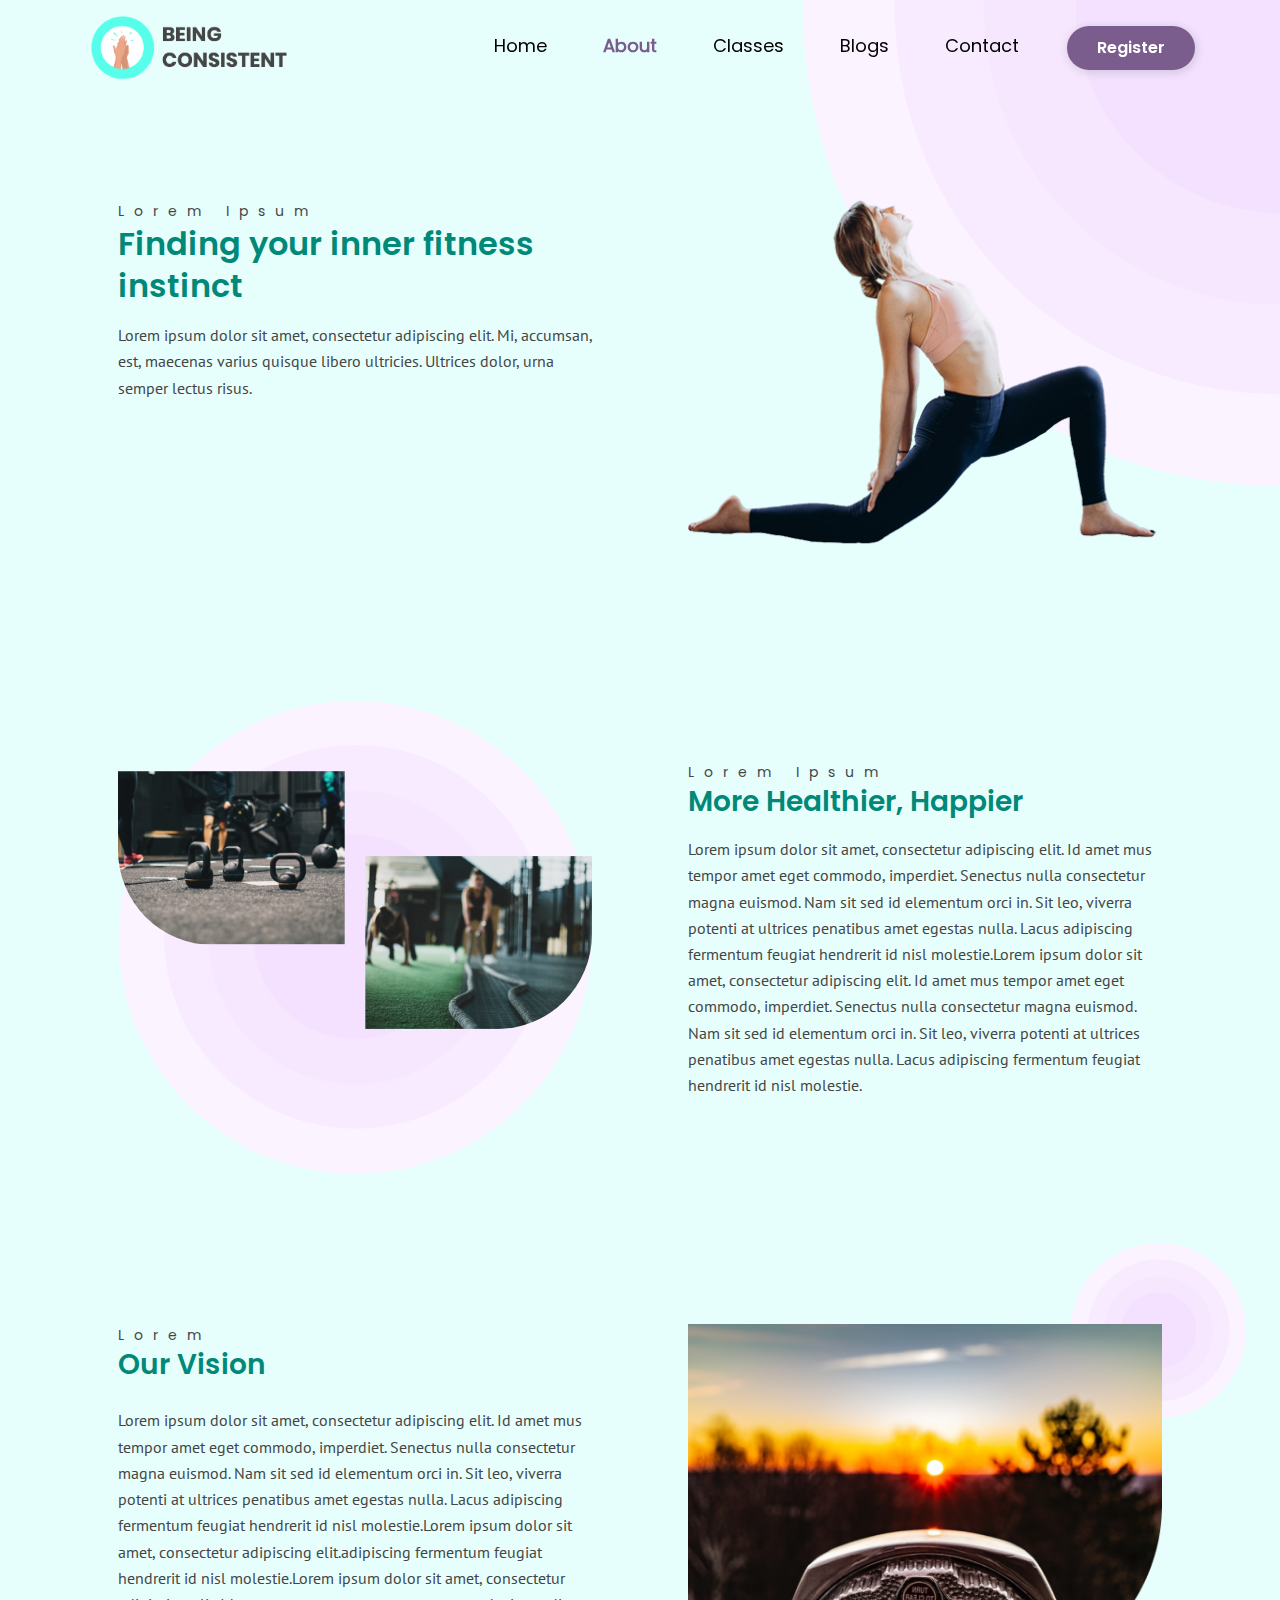
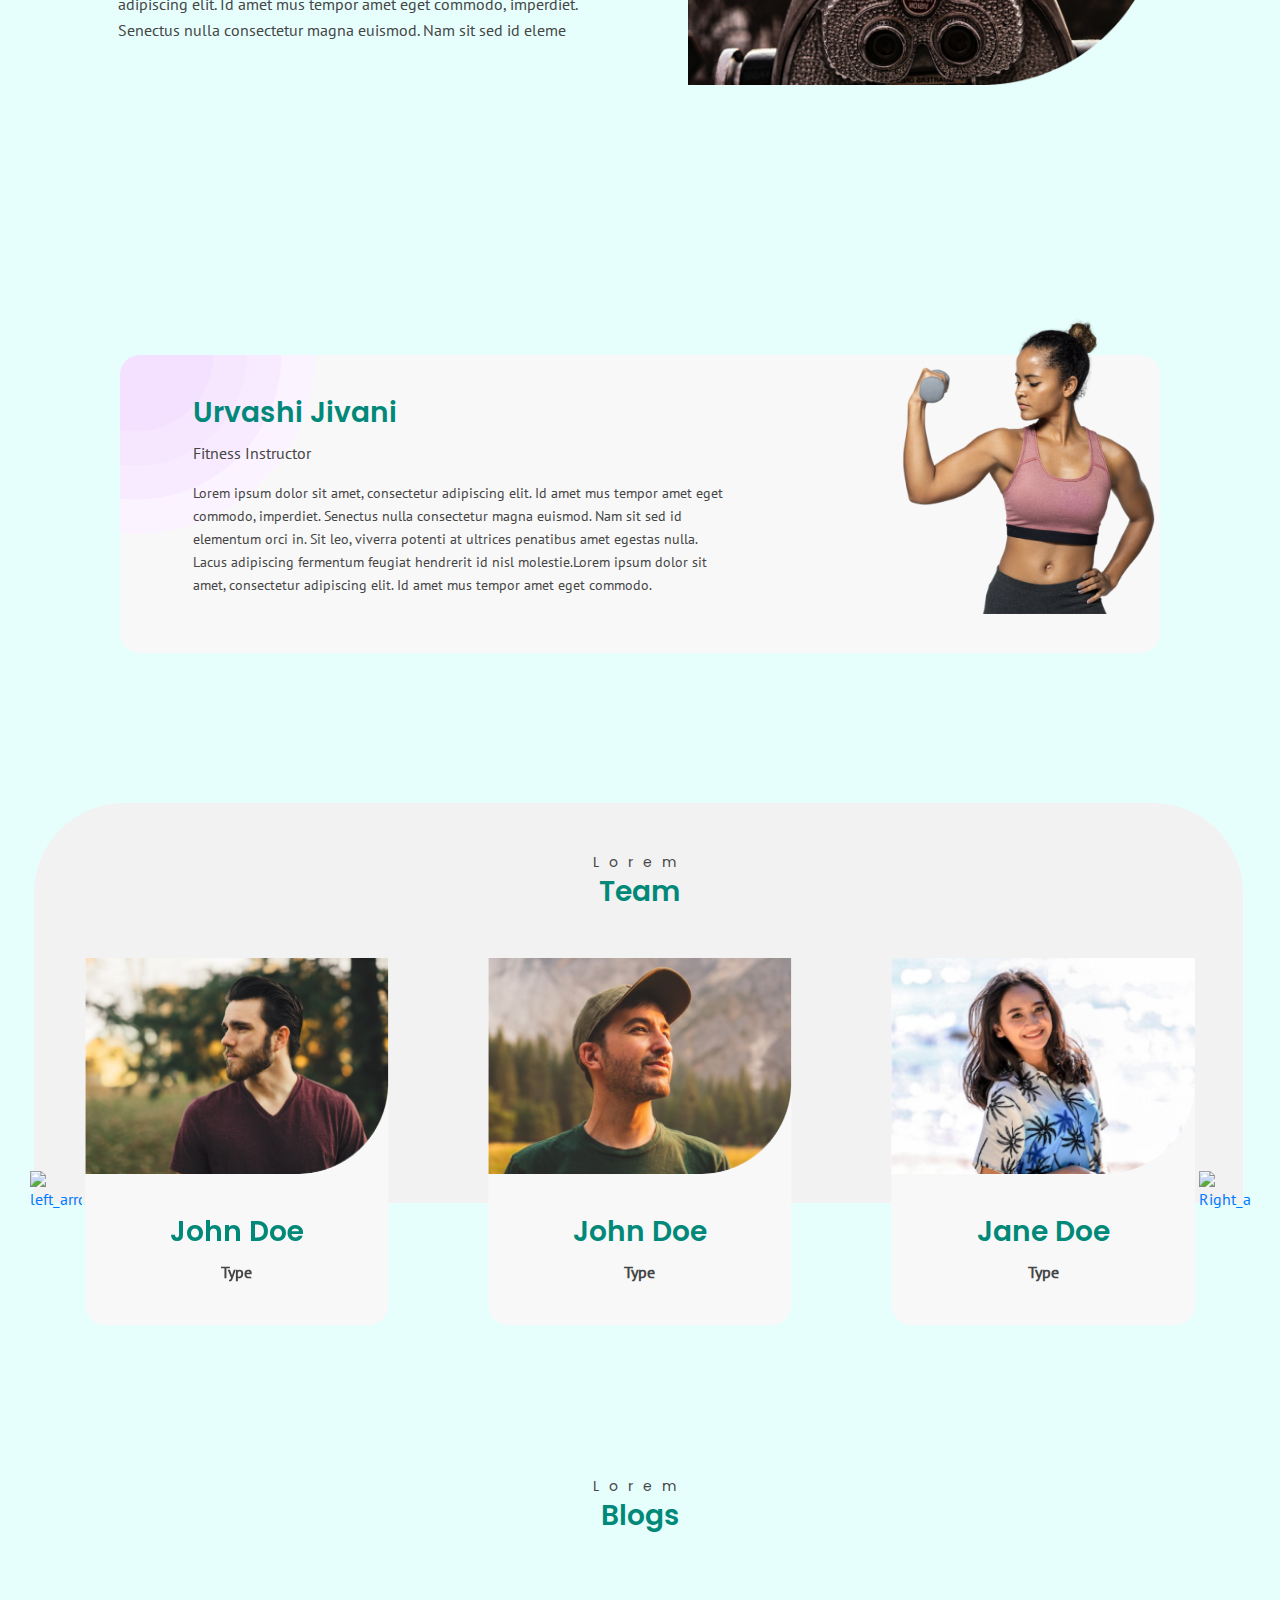
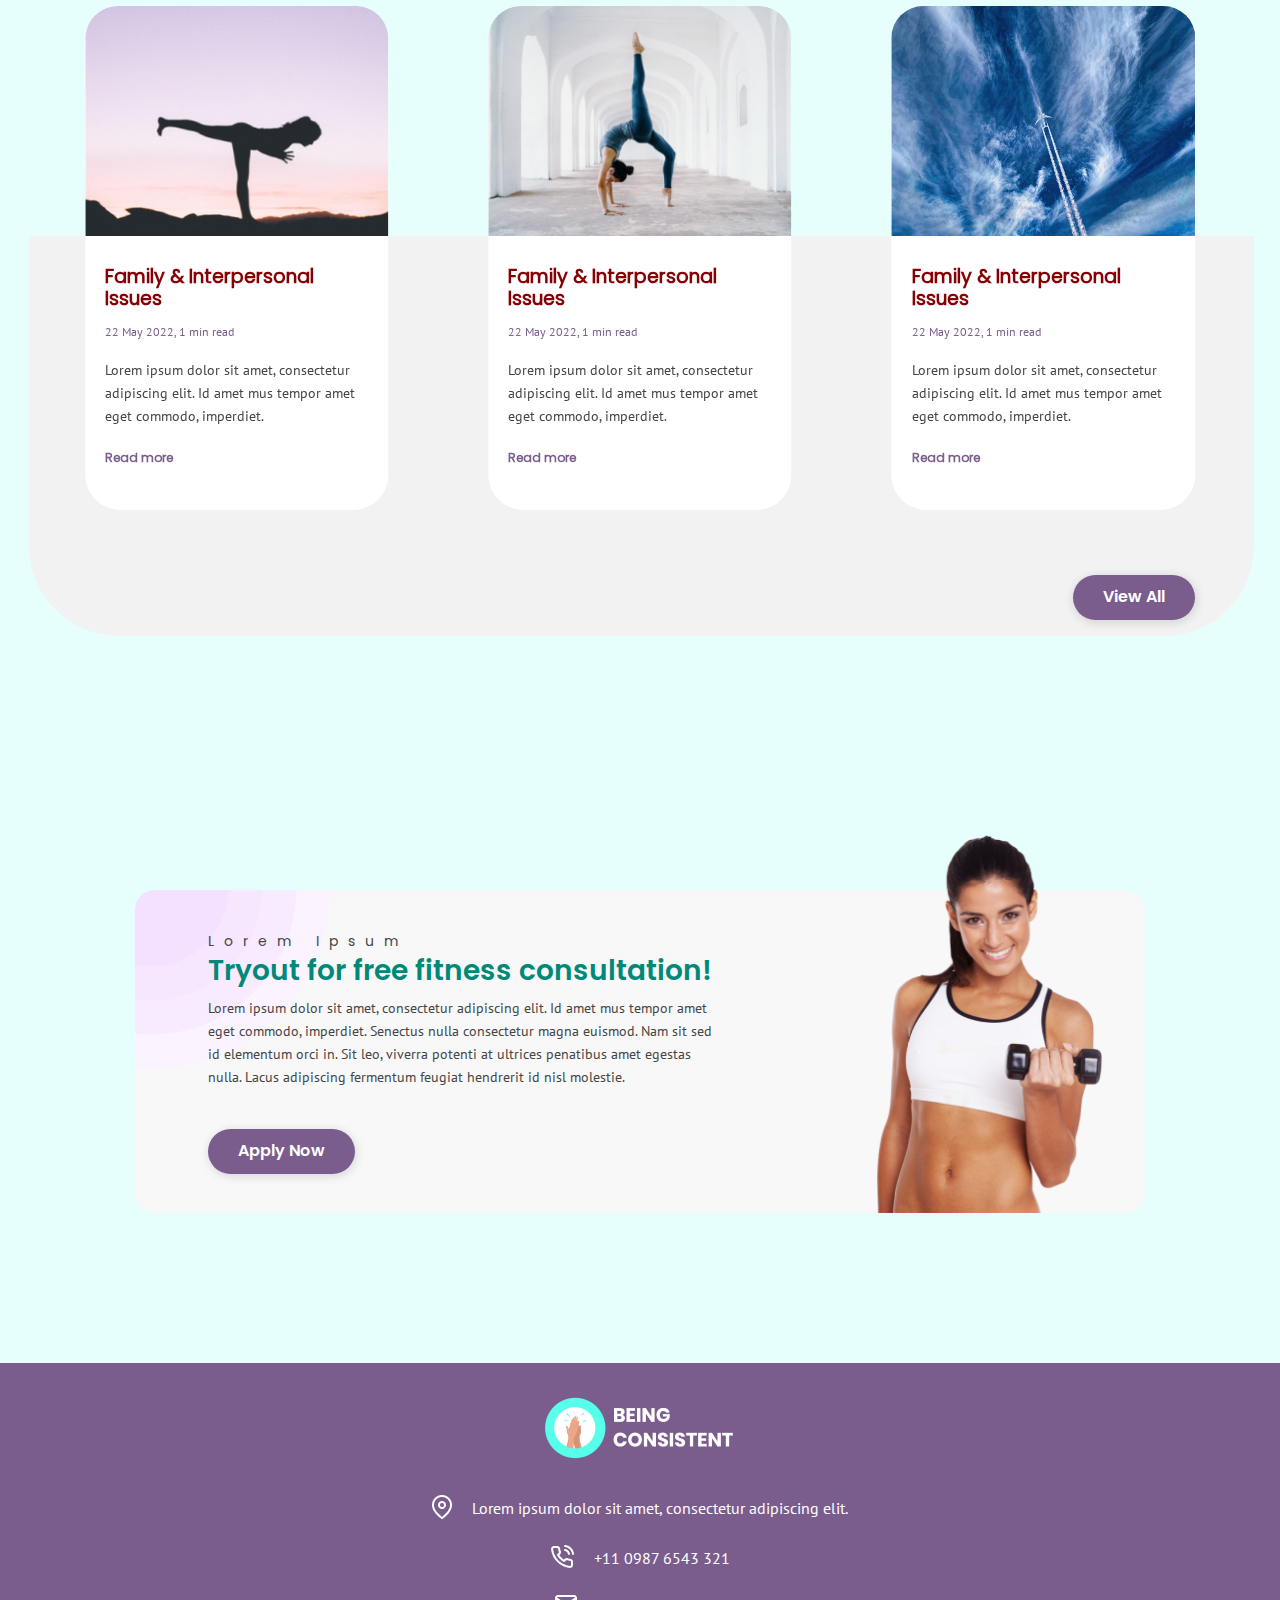
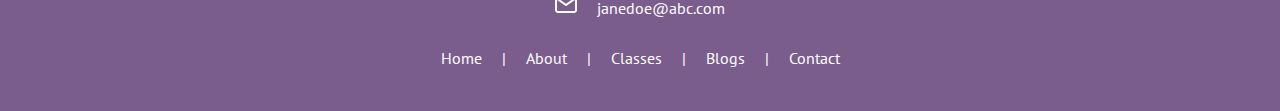
==== commit 3a677d10: "Remove some unwanted classes" ====
--- a/about_us.html
+++ b/about_us.html
@@ -22,7 +22,7 @@
       <div class="container">
       <nav id="navbar" class="navbar navbar-expand-lg">
         <a href="index.html" class="navbar-brand">
-          <img src="./assets/images/logo/Main-Logo.png" class="img img-fluid" alt=""/>
+          <img src="assets/images/logo/Main-Logo.png" class="img img-fluid" alt=""/>
         </a>
         <button class="navbar-toggler collapsed" type="button" data-toggle="collapse" data-target="#navbarCollapse" aria-controls="navbarCollapse" aria-expanded="false" aria-label="Toggle navigation">
          <div class="">
@@ -59,9 +59,7 @@
               </a>
             </li>
             <li class="nav-item " data-toggle="collapse" data-target=".navbar-collapse.show">
-              <a href="#" class="main-button">
-              Register
-              </a>
+              <a href="#" class="main-button" data-toggle="modal" data-target="#registerModal">Register</a>
             </li>
           </ul>
         </div>
@@ -69,8 +67,12 @@
   </div>
     </header>
     <div class="header-wave">
-      <img src="assets/images/Header_wave.png" class="img img-fluid d-none d-md-block" alt="Header_wave">
-      <img src="assets/images/Header-mobile-wave.png" class="img img-fluid header-mobile-img d-md-none d-block" alt="Header_wave">
+      <div class="d-none d-sm-block">
+        <img src="assets/images/Header_wave.png" class="img img-fluid" alt="Header_wave">
+      </div>
+      <div class="d-sm-none d-block">
+        <img src="assets/images/Header-mobile-wave.png" class="img img-fluid " alt="Header_wave">
+      </div>
     </div>
 <!-- End Header -->
 
@@ -88,7 +90,7 @@
         </div>
         <div class="col-md-6 grid-col order-1 order-md-2">
             <div class="Hero-image">
-                  <img src="./assets/images/Women.png" class="img img-fluid" alt="">
+                  <img src="assets/images/Women.png" class="img img-fluid" alt="">
               </div>
           </div>
       </div>
@@ -358,33 +360,328 @@
         <div class="container">
         <div class="footer_section text-center py-4">
             <div class="footer_logo">
-           <img src="./assets/images/logo/Footer_MainLogo.png" alt="">
+           <img src="assets/images/logo/Footer_MainLogo.png" alt="">
         </div>
         <div class="footer_contact_details">
             <div class="location_div my-4" >
-                <img src="./assets/images/Icons/Location_Icon.png" alt="" >
+                <img src="assets/images/Icons/Location_Icon.png" alt="" >
                 <p class="text-left">Lorem ipsum dolor sit amet, consectetur adipiscing elit.</p>
             </div>
             <div class="location_div my-4">
-                <img src="./assets/images/Icons/phone-call.png" alt="" >
+                <img src="assets/images/Icons/phone-call.png" alt="" >
                 <p>+11 0987 6543 321</p>
             </div>
             <div class="location_div my-4">
-                <img src="./assets/images/Icons/Message_Icon.png" alt="" >
+                <img src="assets/images/Icons/Message_Icon.png" alt="" >
                 <p>janedoe@abc.com</p>
             </div>  
         </div>
         <div class="footer_menu">
-            <ul class="footer_lists d-flex">
-              <a href="index.html" class="footer_nav_links"><li >Home</li></a>
-              <a href="about_us.html" class="footer_nav_links"><li>About</li></a> 
-              <a href="class-page.html" class="footer_nav_links"><li>Classes</li></a>
-               <a href="blogs.html" class="footer_nav_links"><li>Blogs</li></a>
-               <a href="contact.html" class="footer_nav_links"><li>Contact</li></a>
-            </ul>
-        </div>
-        </div>
-    </div>
+          <ul class="footer_lists d-flex">
+            <li class="footer_nav_links"><a href="index.html" >Home</a></li>
+            <li class="footer_nav_links"><a href="about_us.html" >About</a> </li>
+              <li class="footer_nav_links"><a href="class-page.html" >Classes</a></li>
+                <li class="footer_nav_links"><a href="blogs.html" >Blogs</a></li>
+                <li class="footer_nav_links"><a href="contact.html" >Contact</a></li>
+          </ul>
+      </div>
+        </div>
+    </div>
+      <!-- Modal -->
+ <div class="modal register-modal fade" id="registerModal" tabindex="-1" role="dialog" aria-labelledby="registerModalLabel" aria-hidden="true">
+  <div class="modal-dialog modal-xl" role="document">
+    <div class="modal-content">
+      <div class="modal-header">
+        <div class="register-modal-head">
+          <div class="row form-row">
+            <div class="col-md-6"></div>
+            <div class="col-md-6">
+              <select class="form-control class-select" onchange="showMe(this.value);">
+                <option value="personal-training">Personal Training</option>
+                <option value="21-consistent">21 Consistent</option>
+                <option value="online-class">Online Classes</option>
+              </select>
+            </div>
+          </div>
+        </div>
+        <button type="button" class="close" data-dismiss="modal" aria-label="Close">
+          <span aria-hidden="true">&times;</span>
+        </button>
+      </div>
+      <!--Personal- Training Modal-->
+      <div class="modal-body">
+        <div id="personal-training">
+          <div class="personal-training-img">
+            <div class="personal-wave-img">
+              <div class="personal-image-top1">
+                    <img src="assets/images/Classes/Vector.png" class="img img-fluid personal-taining-man" alt="">
+                </div>
+            </div>
+            <div class="personal-image-bottom">
+              <img src="assets/images/Classes/modal-wave.png" class="img img-fluid modal-wave" alt="">
+            </div>
+          </div>
+          <div class="personal-training-img-mobile">
+            <div class="personal-wave-img">
+              <div class="personal-image-top1">
+                    <img src="assets/images/Classes/Vector.png" class="img img-fluid personal-taining-man" alt="">
+                </div>
+            </div>
+            <div class="personal-image-bottom">
+              <img src="assets/images/Classes/Application-wave-img.png" class="img img-fluid modal-wave" alt="">
+            </div>
+          </div>
+          <div class="register-modal-body">
+              <div class="home-about-text modal-img-text">
+                <p class="heading">Lorem Ipsum</p>
+                <h2>Register</h2>
+            </div>
+            <form class="personal-trainig-form">
+                <div class="row form-row">
+                  <div class="col-md-6 my-3">
+                    <div class="form-input-material">
+                    <input type="text" class="form-control lz-input" placeholder=" " autocomplete="off" required>
+                    <label for="username" class="lz-label">First Name</label>
+                  </div>
+                </div>
+                  <div class="col-md-6 my-3">
+                    <input type="text" class="form-control lz-input" placeholder=" " autocomplete="off" required>
+                    <label for="username" class="lz-label">Last Name</label>
+                  </div>
+                  <div class="col-md-6 my-3">
+                    <input type="text" class="form-control lz-input" placeholder=" " autocomplete="off" required>
+                    <label for="username" class="lz-label">DOB</label>
+                  </div>
+                  <div class="col-md-6 my-3">
+                    <input type="text" class="form-control lz-input" placeholder=" " autocomplete="off" required>
+                    <label for="username" class="lz-label">E-mail</label>
+                  </div>
+                  <div class="col-md-6 my-3">
+                    <input type="text" class="form-control lz-input" placeholder=" " autocomplete="off" required>
+                    <label for="username" class="lz-label">Phone Number</label>
+                  </div>
+                 <div class="row">
+                  <div class="mobile-align">
+                  <div class="col-md-6 col-sm-6 my-3">
+                    <select class="form-control">
+                      <option>Height (inchs)</option>
+                      <option>1</option>
+                      <option>2</option>
+                      <option>3</option>
+                      <option>4</option>
+                    </select>
+                  </div>
+                  <div class="col-md-6 col-sm-6 my-3">
+                    <select class="form-control">
+                      <option>Weight (lbs/kgs)</option>
+                      <option>10-20</option>
+                      <option>20-30</option>
+                      <option>30-40</option>
+                      <option>40-50</option>
+                      <option>50-60</option>
+                      <option>60-70</option>
+                    </select>
+                  </div>
+                </div>
+                </div>
+                <div class="col-md-12">
+                <div class="row">
+                  <div class="col-md-6 my-3">
+                    <p>Medical Conditions</p>
+                  </div>
+                  <div class="col-md-6">
+                  <div class="mobile-align">
+                  <div class="col-md-3 my-3">
+                    <div class="form-check">
+                        <input type="radio" class="form-check-input" id="defaultChecked1" name="defaultExampleRadios" checked>
+                        <label class="form-check-label" for="defaultChecked1">Yes</label>
+                      </div>
+                  </div>
+                  <div class="col-md-3 my-3">
+                    <div class="form-check">
+                        <input type="radio" class="form-check-input" id="defaultChecked2" name="defaultExampleRadios" checked>
+                        <label class="form-check-label" for="defaultChecked2">No</label>
+                      </div>
+                  </div>
+                </div>
+                </div>
+              </div>
+                </div>
+                  <div class="col-md-12 my-3">
+                    <p>What are your health and fitness goals?</p>
+                  </div>
+                  <div class="col-md-12 col-sm-12">
+                  <div class="row">
+                  <div class="col-md-4 col-sm-6 my-3 wi-50">
+                    <div class="form-check">
+                        <input type="radio" class="form-check-input" id="defaultChecked3" name="defaultExampleRadios" checked>
+                        <label class="form-check-label" for="defaultChecked3">  Fat Loss</label>
+                      </div>
+                  </div>
+                  <div class="col-md-4 col-sm-6 my-3 wi-50">
+                    <div class="form-check">
+                        <input type="radio" class="form-check-input" id="defaultChecked4" name="defaultExampleRadios" checked>
+                        <label class="form-check-label" for="defaultChecked4">  Strength</label>
+                      </div>
+                  </div>
+                  <div class="col-md-4 col-sm-6 my-3 wi-50">
+                    <div class="form-check">
+                        <input type="radio" class="form-check-input" id="defaultChecked5" name="defaultExampleRadios" checked>
+                        <label class="form-check-label" for="defaultChecked5">Endurance</label>
+                      </div>
+                  </div>
+                  <div class="col-md-4 col-sm-6 my-3 wi-50">
+                    <div class="form-check">
+                        <input type="radio" class="form-check-input" id="defaultChecked6" name="defaultExampleRadios" checked>
+                        <label class="form-check-label" for="defaultChecked6"> Weight Gain</label>
+                      </div>
+                  </div>
+                  <div class="col-md-4 col-sm-6 my-3 wi-50">
+                    <div class="form-check">
+                        <input type="radio" class="form-check-input" id="defaultChecked6" name="defaultExampleRadios" checked>
+                        <label class="form-check-label" for="defaultChecked6"> Flexibility</label>
+                      </div>
+                  </div>
+                </div>
+                </div>
+                </div>
+                <div class="mt-4 text-sm-center">
+                    <button type="submit" class="main-button submit-btn">Submit</button>
+              </div>
+            </form>
+          </div>
+        </div>
+
+
+          <!--21 Consistent Modal-->
+        <div id="21-consistent" style="display:none" >
+          <div id="personal-training">
+            <div class="personal-training-img">
+              <div class="personal-wave-img">
+                <div class="personal-image-top1 consistent">
+                      <img src="assets/images/Classes/consistent-modal.png" class="img img-fluid personal-taining-man" alt="">
+                  </div>
+              </div>
+              <div class="personal-image-bottom">
+                <img src="assets/images/Classes/modal-wave.png" class="img img-fluid modal-wave" alt="">
+              </div>
+            </div>
+            <div class="personal-training-img-mobile">
+              <div class="personal-wave-img">
+                <div class="personal-image-top1">
+                      <img src="assets/images/Classes/consistent-modal.png" class="img img-fluid personal-taining-man" alt="">
+                  </div>
+              </div>
+              <div class="personal-image-bottom">
+                <img src="assets/images/Classes/Application-wave-img.png" class="img img-fluid modal-wave" alt="">
+              </div>
+            </div>
+    
+            <div class="register-modal-body">
+              <div class="home-about-text modal-img-text">
+                <p class="heading">21 consistent</p>
+                <h2>Register</h2>
+            </div>
+            <form class="personal-trainig-form">
+                <div class="row form-row">
+                  <div class="col-md-6 my-3">
+                    <div class="form-input-material">
+                    <input type="text" class="form-control lz-input" placeholder=" " autocomplete="off" required>
+                    <label for="username" class="lz-label">First Name</label>
+                  </div>
+                </div>
+                  <div class="col-md-6 my-3">
+                    <input type="text" class="form-control lz-input" placeholder=" " autocomplete="off" required>
+                    <label for="username" class="lz-label">Last Name</label>
+                  </div>
+                  <div class="col-md-6 my-3">
+                    <input type="text" class="form-control lz-input" placeholder=" " autocomplete="off" required>
+                    <label for="username" class="lz-label">DOB</label>
+                  </div>
+                  <div class="col-md-6 my-3">
+                    <input type="text" class="form-control lz-input" placeholder=" " autocomplete="off" required>
+                    <label for="username" class="lz-label">E-mail</label>
+                  </div>
+                  <div class="col-md-6 my-3">
+                    <input type="text" class="form-control lz-input" placeholder=" " autocomplete="off" required>
+                    <label for="username" class="lz-label">Phone Number</label>
+                  </div>
+                  <div class="col-md-12">
+                    <div class="mt-4 text-sm-center">
+                        <button type="submit" class="main-button submit-btn">Submit</button>
+                  </div>
+                  </div>
+            </form>
+            </div>
+          </div>
+        </div>
+        </div>
+
+<!--online modal-->
+        <div id="online-class" style="display:none" >
+          <div id="personal-training">
+            <div class="personal-training-img">
+              <div class="personal-wave-img">
+                <div class="personal-image-top1 online-class">
+                      <img src="assets/images/Classes/online-modal.png" class="img img-fluid personal-taining-man" alt="">
+                  </div>
+              </div>
+              <div class="personal-image-bottom">
+                <img src="assets/images/Classes/modal-wave.png" class="img img-fluid modal-wave" alt="">
+              </div>
+            </div>
+            <div class="personal-training-img-mobile">
+              <div class="personal-wave-img">
+                <div class="personal-image-top1">
+                      <img src="assets/images/Classes/online-modal.png" class="img img-fluid personal-taining-man" alt="">
+                  </div>
+              </div>
+              <div class="personal-image-bottom">
+                <img src="assets/images/Classes/Application-wave-img.png" class="img img-fluid modal-wave" alt="">
+              </div>
+            </div>
+          
+            <div class="register-modal-body">
+              <div class="home-about-text modal-img-text">
+                <p class="heading">Online Class</p>
+                <h2>Register</h2>
+            </div>
+            <form class="personal-trainig-form">
+                <div class="row form-row">
+                  <div class="col-md-6 my-3">
+                    <div class="form-input-material">
+                    <input type="text" class="form-control lz-input" placeholder=" " autocomplete="off" required>
+                    <label for="username" class="lz-label">First Name</label>
+                  </div>
+                </div>
+                  <div class="col-md-6 my-3">
+                    <input type="text" class="form-control lz-input" placeholder=" " autocomplete="off" required>
+                    <label for="username" class="lz-label">Last Name</label>
+                  </div>
+                  <div class="col-md-6 my-3">
+                    <input type="text" class="form-control lz-input" placeholder=" " autocomplete="off" required>
+                    <label for="username" class="lz-label">DOB</label>
+                  </div>
+                  <div class="col-md-6 my-3">
+                    <input type="text" class="form-control lz-input" placeholder=" " autocomplete="off" required>
+                    <label for="username" class="lz-label">E-mail</label>
+                  </div>
+                  <div class="col-md-6 my-3">
+                    <input type="text" class="form-control lz-input" placeholder=" " autocomplete="off" required>
+                    <label for="username" class="lz-label">Phone Number</label>
+                  </div>
+                  <div class="col-md-12">
+                    <div class="mt-4 text-sm-center">
+                        <button type="submit" class="main-button submit-btn">Submit</button>
+                  </div>
+                  </div>
+                  </form>
+            </div>
+      </div>
+    </div>
+  </div>
+</div>
+</div>
       </footer>
 <!-- Bootstrap Js Links -->
 <script src="assets/vendor/bootstrap/js/jquery.slim.min.js"></script>
--- a/assets/css/common.css
+++ b/assets/css/common.css
@@ -735,6 +735,7 @@
     content: url(../images/Icons/Plus_Icon.png);
     position: absolute;
     right: 0;
+    top: 0;
     font-weight: 600;
   }
   
@@ -743,8 +744,11 @@
     font-weight: 600;
   }
   .collapse-card {
-    padding: 45px 0px 0px 0px;
-  }
+    padding: 40px 32px 40px 32px;
+    background: #F8F8F8;
+    border-radius: 32px;
+    margin: 20px 0px;
+}
   .collapse-card-body {
     margin-top: 20px;
   }
@@ -753,7 +757,12 @@
     border: 0;
     border-top: 1px solid #000;
   }
-
+.faq-main-btn {
+  text-align: right;
+}
+.faq-questions {
+  margin: 0px 140px;
+}
 
 .our-vision .vision-img img{
     border-bottom-right-radius: 95.5px;
@@ -837,6 +846,9 @@
     transform: scaleX(0);
     transform-origin: center;
     transition: 0.5s;
+    font-size: 9px;
+    color: #7B7B7B;
+    font-family: "Poppins";
   }
   .form-input-material:focus-within::before {
     transform: scaleX(1);
@@ -861,12 +873,14 @@
 }
 .label-class {
   position: absolute;
-  top: 1.3rem;
-  left: 10px;
+  top: 18px;
+  left: 20px;
   font-size: 14px;
-    margin-bottom: 0;
+  margin-bottom: 0;
   transition: 0.3s;
   transform-origin: left;
+  color: #7B7B7B;
+  font-family: "Poppins";
 }
 .form-control:focus {
   border: 1px solid #7A5C8D;
@@ -876,9 +890,120 @@
   outline: 0;
   box-shadow: none;
 }
+.form-control-lg {
+  height: 100px;
+}
 .contact-hero-img {
   margin-top: -5rem;
     margin-left: 9rem;
 }
-
-
+.contact-btn {
+  text-align: right;
+}
+
+/* Register Application Modal */
+.register-modal-body {
+  margin: 0px 200px;
+}
+.modal-content {
+  background-color: #E6FFFC;
+  border-radius: 20px;
+  padding-bottom: 30px;
+}
+.modal-header {
+  border-bottom: unset;
+}
+
+.close span{
+  color: #7A5C8D;
+  font-size: 26px;
+  opacity: 1 !important;
+  z-index: 999;
+}
+
+.register-modal-head{
+  margin: 37px 147px 0 200px;;
+  width: 100%;
+}
+select{
+  appearance: auto !important;
+}
+
+button.close {
+  border: 2px #7A5C8D solid;
+  /* height: 40px; */
+  border-radius: 50%;
+  margin-top: 11px !important;
+  margin-right: 20px !important;
+  opacity: 1 !important;
+  padding: 4px 10px !important;
+  z-index: 999;
+}
+.modal-wave{
+  position: absolute;
+  right: 0px;
+  z-index: 9;
+  top: -124px;
+  width: 220px;
+  height: 308px;
+  border-top-right-radius: 20px;
+}
+
+.personal-wave-img {
+  position: absolute;
+  z-index: 99;
+  display: flex;
+  gap: 20px;
+  margin-left: -77px;
+  right: 30px;
+}
+.personal-image-top1 {
+  margin-right: 32px;
+}
+.modal-img-text{
+  position: absolute;
+  top: -71px;
+}
+.consistent{
+margin-top:20px;
+}
+.online-class{
+  margin-top: 50px;
+}
+
+input[type='radio'] {
+  -webkit-appearance: none;
+  width: 15px;
+  height: 15px;
+  border: 2px solid #7A5C8D;
+  border-radius: 50%;
+  outline: none;
+  /* box-shadow:0 0 5px 0px gray inset; */
+}
+input[type='radio']:hover {
+  /* box-shadow:0 0 5px 0px orange inset; */
+}
+input[type='radio']:before {
+  content:'';
+  display:block;
+  width:50%;
+  height:50%;
+  margin: 25% auto;    
+  border-radius:50%;    
+}
+input[type='radio']:checked:before {
+  background:#7A5C8D;
+}
+.custom-control-input:checked~.custom-control-label::before{
+  border-color: #7A5C8D;
+  background-color: #7A5C8D;
+}
+
+.mobile-align {
+  display: flex;
+  margin-left: 7px;
+}
+
+.swiper-wrapper {
+  transition-timing-function:linear;
+  }--- a/assets/css/responsive.css
+++ b/assets/css/responsive.css
@@ -7,11 +7,15 @@
         line-height: 130.5%;
     }
     h2 {
-        font-size: 21px;
+        font-size: 20px;
         font-weight: 600;
         color: #008878;
         line-height: 130.5%;
     }
+    h5 {
+        font-size: 14px;
+        font-weight: 600;
+      }
     p {
         font-size: 14px;
         line-height: 164%;
@@ -344,7 +348,7 @@
         }
         .about-image-stack-top img {
             width: 100%;
-            border-bottom-left-radius: 90.5px;
+            border-bottom-left-radius: 150.5px;
         }
         .about-section .about-image-bottom  {
             text-align: center;
@@ -387,6 +391,9 @@
             width: 80px;
             height: auto;
         }
+        .our-vision .vision-img img {
+            border-bottom-right-radius: 150.5px;
+        }
           .about-section .home-about-text {
             margin-top: 54px;
           }
@@ -394,7 +401,50 @@
             padding-left: 0px;
             padding-right: 0px;
           }
+          .personal-training-image-top img {
+            width: 100%;
+            border-bottom-left-radius: 150.5px !important;
+        }
+        .personal-training-image-bottom {
+            right: -12px !important;
+            top: -35px !important;
+            left: unset !important;
+          }
+          .personal-training-image-bottom img {
+            width: 80px;
+            height: auto;
+            display: block;
+        }
+        .personel-training .home-about-text {
+            margin-top: 30px;
+        }
      
+/* Faq Section */
+.faq-questions {
+    margin: 0px 0px !important;
+}
+.collapse-card {
+    padding: 25px 25px 25px 25px;
+    background: #F8F8F8;
+    border-radius: 22px;
+    margin: 15px 0px;
+}
+.faq-main-btn {
+    text-align: center;
+  } 
+.contact-header {
+    margin-bottom: 60px;
+}
+.contact-btn {
+    text-align: center;
+  }
+
+/* error-Page */
+.error-text p {
+    font-size: 18px;
+    color: #000;
+    margin-top: 90px;
+}
     }
     /*--------------------------------------------------------------
     # tab view starts
@@ -624,5 +674,108 @@
     margin-left: -51px;
     min-width: 1209px;
 }
-}
-
+.application-card {
+    background: #F8F8F8;
+    border-radius: 20px;
+    /* padding: 50px 35px 45px 35px; */
+    margin: 270px 50px 0px 50px;
+}
+}
+
+ /*--------------------------------------------------------------
+    # Class page modal responsive
+    --------------------------------------------------------------*/
+    @media (max-width: 1199.98px) {
+        .d-md-none{
+            display: none !important;
+        }
+        .d-md-block{
+            display: block !important;
+        }
+        .personal-training-img{
+            display: none !important;
+        }
+        .personal-training-img-mobile{
+            display: block !important;
+        }
+        .modal-wave{
+            position: absolute;
+            left: 0px;
+            z-index: 9;
+            top: -287px !important;
+            width: 100px !important;
+            height: 100px !important;
+            border-top-left-radius: 20px;
+            border-top-right-radius: 0 !important;
+        }
+        .register-modal-head{
+            margin: 20px !important;
+            width: 100%;
+        }
+        .modal-open .modal{
+            width: 100%;
+        }
+        .class-select{
+            margin-top: 160px;
+            margin-left: 30px;
+        }
+        .personal-image-top1 {
+            margin-right: 60px !important;
+        }
+        img.img.img-fluid.personal-taining-man {
+            margin-top: -520px;
+            width: 64%;
+        }
+        
+        .register-modal-body{
+            margin: 20px !important;
+            width: 100%;
+        }
+        .modal-img-text {
+            top: -152px !important;
+            text-align: center;
+            left: 26%;
+        }
+        .personal-trainig-form{
+            width: 90%;
+        }
+        .mobile-align {
+            display: flex;
+            margin-left: 0px;
+        }
+        .wi-50{
+            width: 50%;
+        }
+        .text-sm-center{
+            text-align: center !important;
+        }
+
+    }
+
+    @media (min-width: 1199.98px) {
+        .d-db-none{
+            display: none !important;
+        }
+        .d-db-block{
+            display: block !important;
+        }
+        .personal-training-img{
+            display: block !important;
+        }
+        .personal-training-img-mobile{
+            display: none !important;
+        }
+        .text-sm-center{
+            text-align: right !important;
+        }
+
+
+    }
+    @media (min-width: 992px) and (max-width: 1199.98px) {
+
+        .register-modal-body{
+            margin: 50px !important;
+            width: 100%;
+        }
+
+    }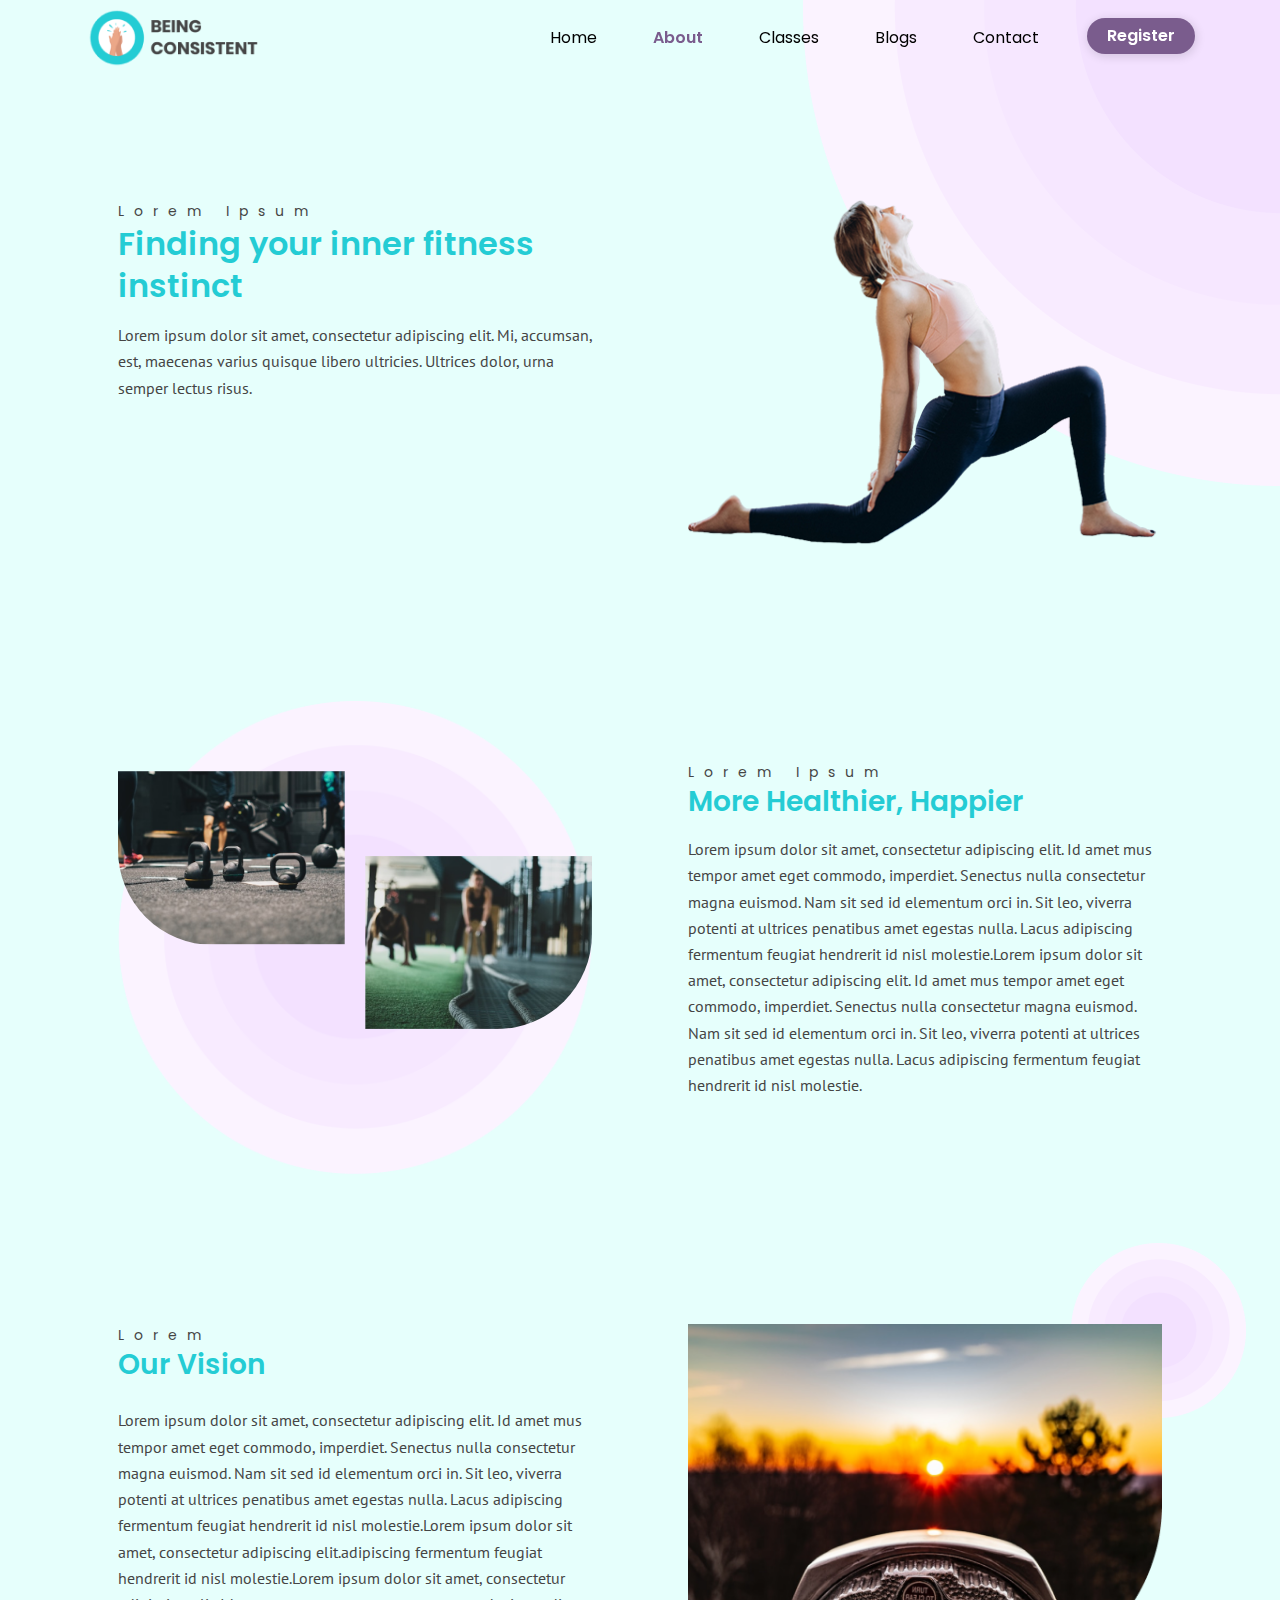
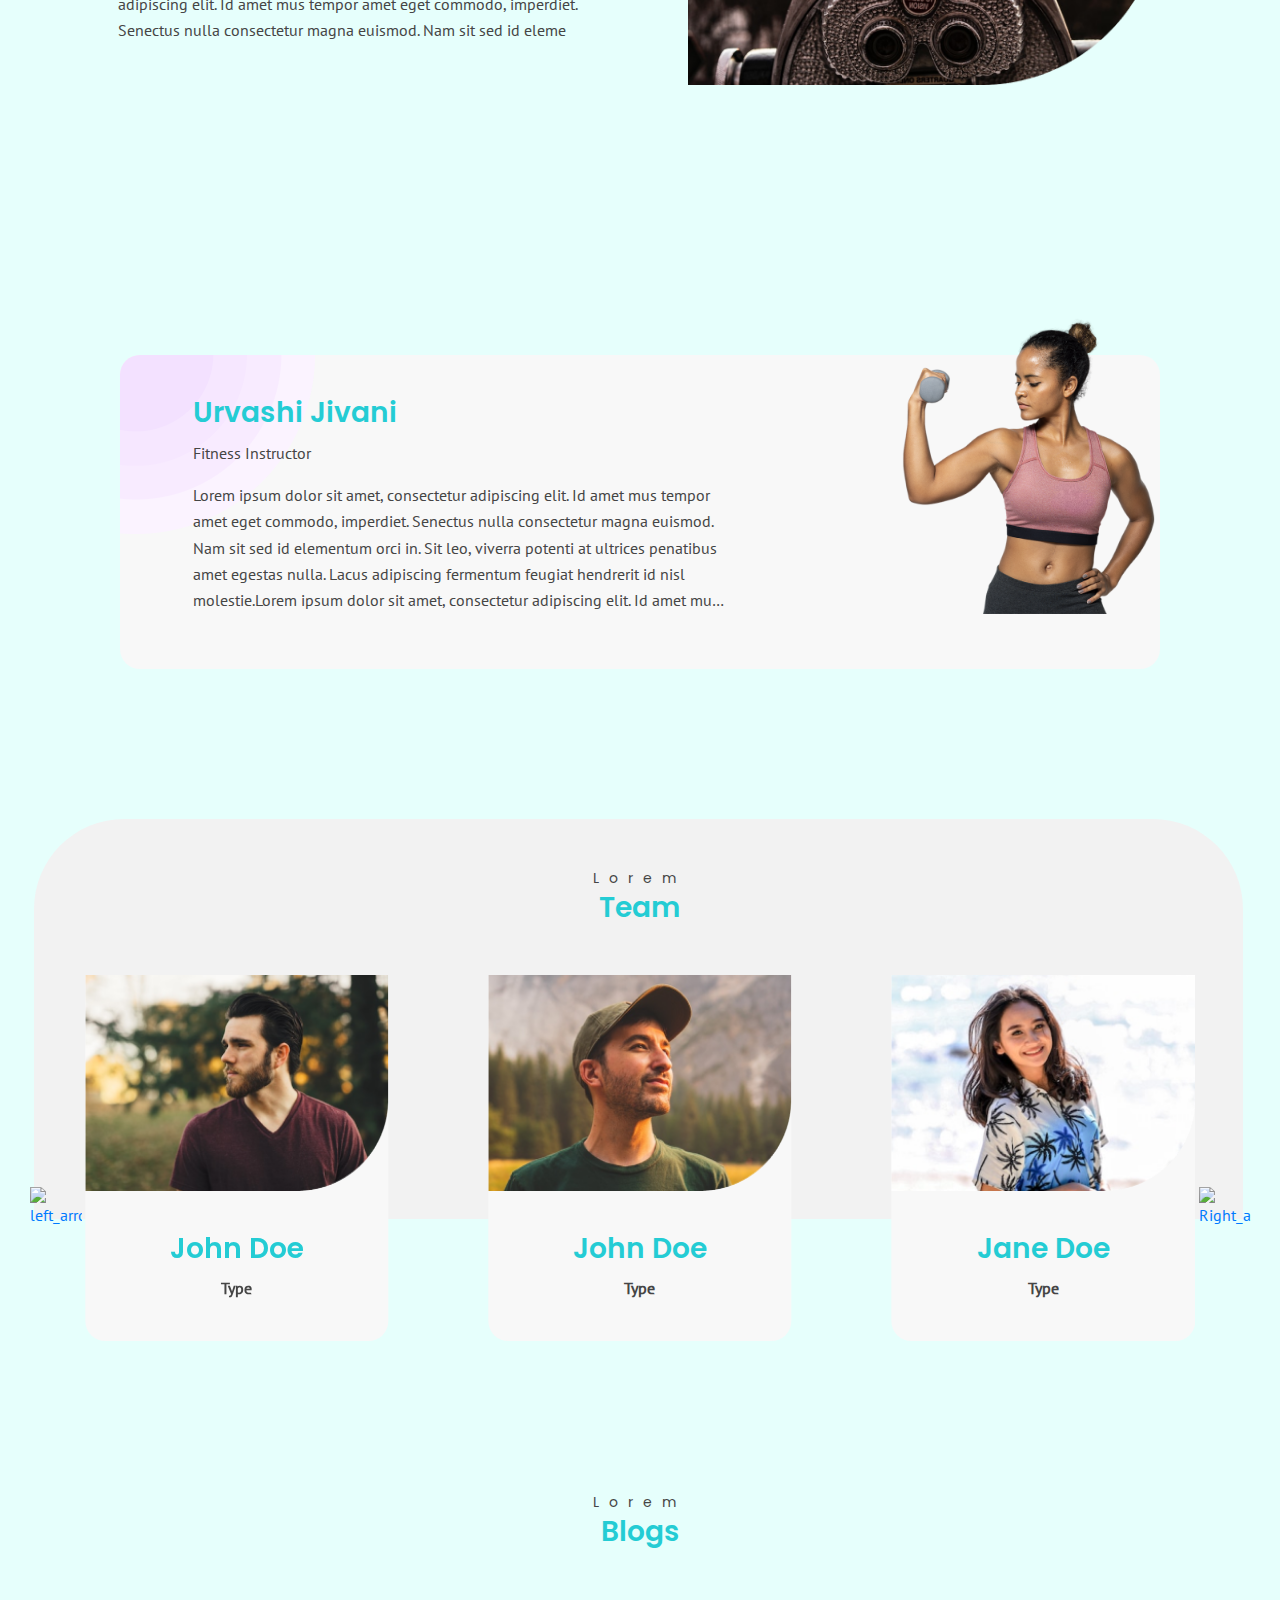
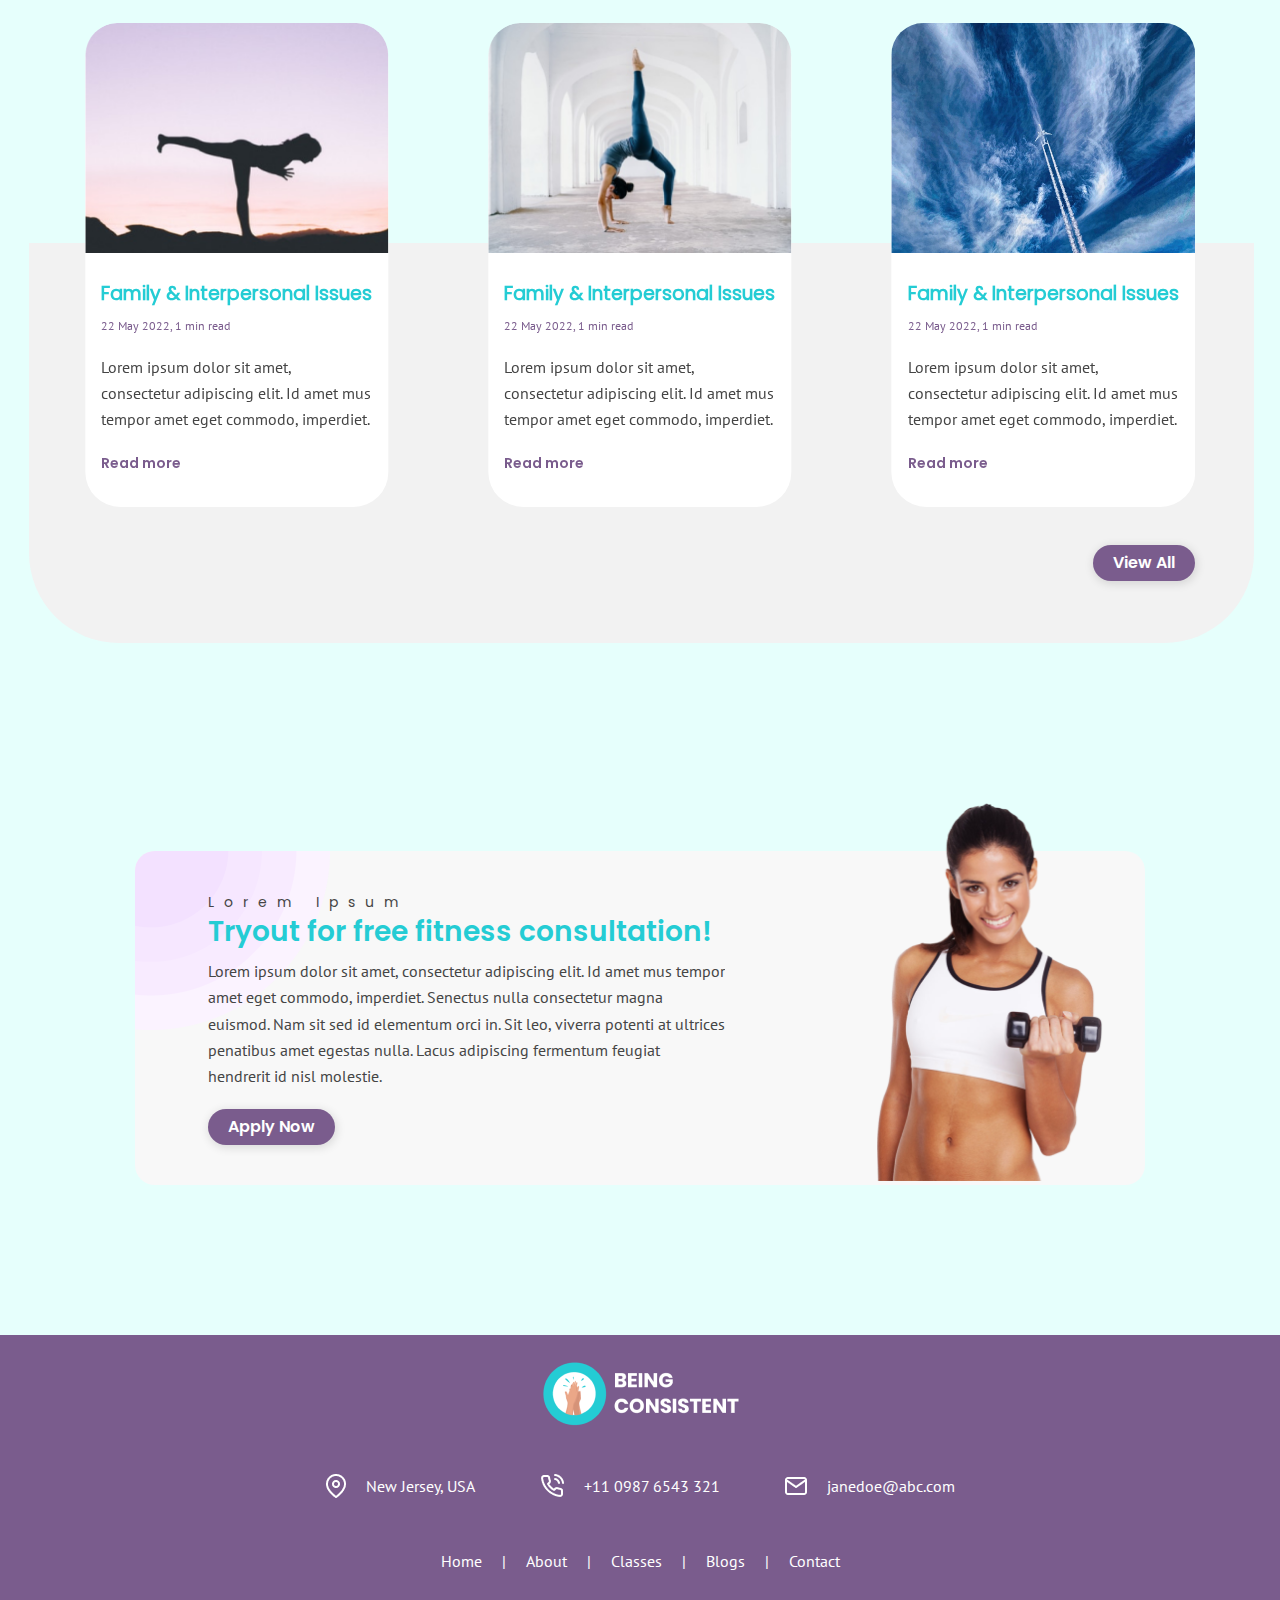
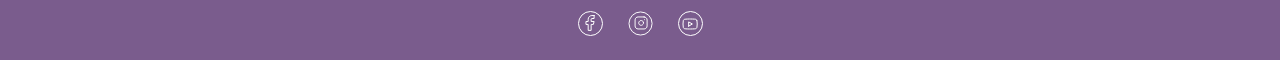
==== commit 05d3d492: "some of cr's are done" ====
--- a/about_us.html
+++ b/about_us.html
@@ -8,6 +8,7 @@
     <!-- Bootstrap Css link -->
     <link rel="stylesheet" href="assets/vendor/bootstrap/css/bootstrap.min.css">
     <link rel="stylesheet" href="assets/vendor/swiper/css/swiper-bundle.css">
+    <link rel="stylesheet" href="https://intl-tel-input.com/node_modules/intl-tel-input/build/css/intlTelInput.css?1549804213570">
     <!-- Css Links -->
     <link rel="stylesheet" href="assets/css/common.css">
     <link rel="stylesheet" href="assets/css/aboutus.css">
@@ -59,7 +60,7 @@
               </a>
             </li>
             <li class="nav-item " data-toggle="collapse" data-target=".navbar-collapse.show">
-              <a href="#" class="main-button" data-toggle="modal" data-target="#registerModal">Register</a>
+              <a href="#" class="btn main-button" data-toggle="modal" data-target="#registerModal">Register</a>
             </li>
           </ul>
         </div>
@@ -267,7 +268,7 @@
                 <span>22 May 2022, 1 min read</span>
               </div>
               <div class="card-description my-3">
-              <p class="card_description">Lorem ipsum dolor sit amet, consectetur adipiscing elit. Id amet mus tempor amet eget commodo, imperdiet. </p>
+              <p class="card_blogs_description">Lorem ipsum dolor sit amet, consectetur adipiscing elit. Id amet mus tempor amet eget commodo, imperdiet. </p>
               </div>
               <div class="blogs-btn">
                 <a href="#" class="read-more-btn">Read more</a>
@@ -288,7 +289,7 @@
                 <span>22 May 2022, 1 min read</span>
               </div>
               <div class="card-description my-3">
-              <p class="card_description">Lorem ipsum dolor sit amet, consectetur adipiscing elit. Id amet mus tempor amet eget commodo, imperdiet. </p>
+              <p class="card_blogs_description">Lorem ipsum dolor sit amet, consectetur adipiscing elit. Id amet mus tempor amet eget commodo, imperdiet. </p>
               </div>
               <div class="blogs-btn">
                 <a href="#" class="read-more-btn">Read more</a>
@@ -308,7 +309,7 @@
                   <span>22 May 2022, 1 min read</span>
                 </div>
                 <div class="card-description my-3">
-                <p class="card_description">Lorem ipsum dolor sit amet, consectetur adipiscing elit. Id amet mus tempor amet eget commodo, imperdiet. </p>
+                <p class="card_blogs_description">Lorem ipsum dolor sit amet, consectetur adipiscing elit. Id amet mus tempor amet eget commodo, imperdiet. </p>
                 </div>
                 <div class="blogs-btn">
                   <a href="#" class="read-more-btn">Read more</a>
@@ -321,373 +322,521 @@
       <div class="blogs_bg">
       </div>
       <div class="blogs-main-btn">
-        <a href="#" class="main-button">View All</a>
+        <a href="#" class="btn main-button">View All</a>
       </div>
     </div>
   </section>
 
 
-      <!-- ======= Application Section Starts ======= -->
-    <section class="application-section">
+     <!-- ======= Application Section Starts ======= -->
+  <section class="application-section">
+    <div class="container">
+      <div class="application-card">
+        <div class="application-wave-img">
+          <img src="assets/images/Application-wave-img.png" class="img img-fluid" alt="image">
+        </div>
+      <div class="row grid-row">
+        <div class="col-md-8 grid-col order-2 order-md-1">
+          <div class="application-card-text">
+            <p class="heading">Lorem Ipsum</p>
+            <h2>Tryout for free fitness consultation!</h2>
+            <p class="card_description">Lorem ipsum dolor sit amet, consectetur adipiscing elit. Id amet mus tempor amet eget commodo, imperdiet. Senectus nulla consectetur magna euismod. Nam sit sed id elementum orci in. Sit leo, viverra potenti at ultrices penatibus amet egestas nulla. Lacus adipiscing fermentum feugiat hendrerit id nisl molestie.</p>
+            <div class="apply-btn">
+              <a href="#" class="btn main-button" data-toggle="modal" data-target="#fitnessmodal">Apply Now</a>
+            </div>
+          </div>
+      
+        </div>
+        <div class="col-md-4 grid-col order-1 order-md-2">
+          <div class="aplication-img">
+            <img src="assets/images/apply_img.png" class="img img-fluid" alt="">
+          </div>
+        </div>
+        </div>
+      </div>
+        </div>
+ </section>
+
+     <!-- footer Starts -->
+     <footer>
       <div class="container">
-        <div class="application-card">
-          <div class="application-wave-img">
-            <img src="assets/images/Application-wave-img.png" class="img img-fluid" alt="image">
-          </div>
-        <div class="row grid-row">
-          <div class="col-md-8 grid-col order-2 order-md-1">
-            <div class="application-card-text">
+        <div class="footer_section text-center py-4">
+          <div class="footer_logo">
+         <img src="assets/images/logo/Footer_MainLogo.png" alt="">
+      </div>
+      <div class="footer_contact_details">
+          <div class="location_div my-4" >
+              <img src="assets/images/Icons/Location_Icon.png" alt="" >
+              <p class="text-left">New Jersey, USA</p>
+          </div>
+          <div class="location_div my-4">
+              <img src="assets/images/Icons/phone-call.png" alt="" >
+              <p>+11 0987 6543 321</p>
+          </div>
+          <div class="location_div my-4">
+              <img src="assets/images/Icons/Message_Icon.png" alt="" >
+              <p>janedoe@abc.com</p>
+          </div>  
+      </div>
+      <div class="footer_menu">
+        <ul class="footer_lists d-flex">
+          <li class="footer_nav_links"><a href="index.html" >Home</a></li>
+          <li class="footer_nav_links"><a href="about_us.html" >About</a> </li>
+          <li class="footer_nav_links"><a href="class-page.html" >Classes</a></li>
+          <li class="footer_nav_links"><a href="blogs.html" >Blogs</a></li>
+          <li class="footer_nav_links"><a href="contact.html" >Contact</a></li>
+        </ul>
+    </div>
+    <div class="footer_icons">
+      <a href="https://www.facebook.com/"><img src="assets/images/Icons/Facebook_svgIcon.svg" alt="Facebook_Icon"></a>
+      <a href="https://www.instagram.com/accounts/login/"><img src="assets/images/Icons/Instagram_svgIcon.svg" alt="Instagram_Icon"></a>
+      <a href="https://www.youtube.com/"><img src="assets/images/Icons/Youtube_svgIcon.svg" alt="Youtube_Icon.png"></a>
+    </div>
+      </div>
+  </div>
+
+
+<!-- Modal -->
+<div class="modal register-modal fade" id="registerModal" tabindex="-1" role="dialog" aria-labelledby="registerModalLabel" aria-hidden="true">
+<div class="modal-dialog modal-xl" role="document">
+  <div class="modal-content">
+    <div class="modal-header">
+      <div class="register-modal-head">
+        <div class="row form-row">
+          <div class="col-md-6"></div>
+          <div class="col-md-4 offset-2">
+            <select class="form-control class-select" onchange="showMe(this.value);">
+              <option value="personal-training">Personal Training</option>
+              <option value="21-consistent">21 Consistent</option>
+              <option value="online-class">Online Classes</option>
+            </select>
+          </div>
+        </div>
+      </div>
+      <button type="button" class="close" data-dismiss="modal" aria-label="Close">
+        <span aria-hidden="true">&times;</span>
+      </button>
+    </div>
+    <!--Personal- Training Modal-->
+    <div class="modal-body">
+      <div id="personal-training">
+        <div class="personal-training-img">
+          <div class="personal-wave-img">
+            <div class="personal-image-top1">
+                  <img src="assets/images/Classes/Vector.png" class="img img-fluid personal-taining-man" alt="">
+              </div>
+          </div>
+          <div class="personal-image-bottom">
+            <img src="./assets/images/Classes/modal-wave.png" class="img img-fluid modal-wave" alt="">
+          </div>
+        </div>
+        <div class="personal-training-img-mobile">
+          <div class="personal-wave-img">
+            <div class="personal-image-top1">
+                  <img src="./assets/images/Classes/Vector.png" class="img img-fluid personal-taining-man" alt="">
+              </div>
+          </div>
+          <div class="personal-image-bottom">
+            <img src="./assets/images/Classes/Application-wave-img.png" class="img img-fluid modal-wave" alt="">
+          </div>
+        </div>
+        <div class="register-modal-body">
+            <div class="home-about-text modal-img-text">
               <p class="heading">Lorem Ipsum</p>
-              <h2>Tryout for free fitness consultation!</h2>
-              <p class="card_description">Lorem ipsum dolor sit amet, consectetur adipiscing elit. Id amet mus tempor amet eget commodo, imperdiet. Senectus nulla consectetur magna euismod. Nam sit sed id elementum orci in. Sit leo, viverra potenti at ultrices penatibus amet egestas nulla. Lacus adipiscing fermentum feugiat hendrerit id nisl molestie.</p>
-            </div>
-            <div class="apply-btn">
-              <a href="#" class="main-button">Apply Now</a>
-            </div>
-          </div>
-          <div class="col-md-4 grid-col order-1 order-md-2">
-            <div class="aplication-img">
-              <img src="assets/images/apply_img.png" class="img img-fluid" alt="">
-            </div>
-          </div>
-          </div>
-        </div>
-          </div>
-   </section>
-
-    <!-- footer Starts -->
-    <footer>
-        <div class="container">
-        <div class="footer_section text-center py-4">
-            <div class="footer_logo">
-           <img src="assets/images/logo/Footer_MainLogo.png" alt="">
-        </div>
-        <div class="footer_contact_details">
-            <div class="location_div my-4" >
-                <img src="assets/images/Icons/Location_Icon.png" alt="" >
-                <p class="text-left">Lorem ipsum dolor sit amet, consectetur adipiscing elit.</p>
-            </div>
-            <div class="location_div my-4">
-                <img src="assets/images/Icons/phone-call.png" alt="" >
-                <p>+11 0987 6543 321</p>
-            </div>
-            <div class="location_div my-4">
-                <img src="assets/images/Icons/Message_Icon.png" alt="" >
-                <p>janedoe@abc.com</p>
-            </div>  
-        </div>
-        <div class="footer_menu">
-          <ul class="footer_lists d-flex">
-            <li class="footer_nav_links"><a href="index.html" >Home</a></li>
-            <li class="footer_nav_links"><a href="about_us.html" >About</a> </li>
-              <li class="footer_nav_links"><a href="class-page.html" >Classes</a></li>
-                <li class="footer_nav_links"><a href="blogs.html" >Blogs</a></li>
-                <li class="footer_nav_links"><a href="contact.html" >Contact</a></li>
-          </ul>
-      </div>
-        </div>
-    </div>
-      <!-- Modal -->
- <div class="modal register-modal fade" id="registerModal" tabindex="-1" role="dialog" aria-labelledby="registerModalLabel" aria-hidden="true">
-  <div class="modal-dialog modal-xl" role="document">
-    <div class="modal-content">
-      <div class="modal-header">
-        <div class="register-modal-head">
-          <div class="row form-row">
-            <div class="col-md-6"></div>
-            <div class="col-md-6">
-              <select class="form-control class-select" onchange="showMe(this.value);">
-                <option value="personal-training">Personal Training</option>
-                <option value="21-consistent">21 Consistent</option>
-                <option value="online-class">Online Classes</option>
-              </select>
-            </div>
-          </div>
-        </div>
-        <button type="button" class="close" data-dismiss="modal" aria-label="Close">
-          <span aria-hidden="true">&times;</span>
-        </button>
-      </div>
-      <!--Personal- Training Modal-->
-      <div class="modal-body">
+              <h2>Register</h2>
+              
+          </div>
+          <form class="personal-trainig-form">
+            <p class="modal-description">Lorem ipsum dolor sit amet, consectetur adipiscing elit. Id amet mus tempor amet eget commodo, imperdiet. Senectus nulla consectetur.</p>
+              <div class="row form-row">
+                <div class="col-md-6 my-3">
+                  <div class="form-input-material">
+                  <input type="text" class="form-control lz-input" placeholder=" " autocomplete="off" required>
+                  <label for="username" class="lz-label">First Name</label>
+                </div>
+              </div>
+                <div class="col-md-6 my-3">
+                  <input type="text" class="form-control lz-input" placeholder=" " autocomplete="off" required>
+                  <label for="username" class="lz-label">Last Name</label>
+                </div>
+                <div class="col-md-6 my-3">
+                  <input type="text" class="form-control lz-input" placeholder=" " autocomplete="off" required>
+                  <label for="username" class="lz-label">DOB</label>
+                </div>
+                <div class="col-md-6 my-3">
+                  <input type="text" class="form-control lz-input" placeholder=" " autocomplete="off" required>
+                  <label for="username" class="lz-label">E-mail</label>
+                </div>
+                <div class="col-md-6 my-3">
+                  <input type="tel" class="form-control lz-input"  id="phone" value="+1 " placeholder=" " autocomplete="off" required>
+                  <!-- <label for="username" class="lz-label phone-label">Phone Number</label> -->
+                </div>
+                <div class="col-md-6 my-3">
+                  <div class="row">
+                   <div class="mobile-align">
+                   <div class="col-md-6 weight-grid">
+                     <select class="form-control">
+                       <option>Height (inchs)</option>
+                       <option>1</option>
+                       <option>2</option>
+                       <option>3</option>
+                       <option>4</option>
+                     </select>
+                  </div>
+                     <div class="col-md-3 weight-grid">
+                       <select class="form-control">
+                         <option>Weight</option>
+                         <option>10-20</option>
+                         <option>20-30</option>
+                         <option>30-40</option>
+                         <option>40-50</option>
+                         <option>50-60</option>
+                         <option>60-70</option>
+                       </select>
+                     </div>
+                   <div class="col-md-3 weight-grid">
+                     <select class="form-control">
+                       <option>kgs</option>
+                       <option>lbs</option>
+                     </select>
+                   </div>
+                 </div>
+                 </div>
+                 </div>
+              <div class="col-md-12">
+              <div class="row">
+                <div class="col-md-6 my-3">
+                  <p>Medical Conditions</p>
+                </div>
+                <div class="col-md-6">
+                <div class="mobile-align">
+                <div class="col-md-3 my-3">
+                  <div class="form-check">
+                      <input type="radio" class="form-check-input" id="defaultChecked1" name="defaultExampleRadios" checked>
+                      <label class="form-check-label" for="defaultChecked1">Yes</label>
+                    </div>
+                </div>
+                <div class="col-md-3 my-3">
+                  <div class="form-check">
+                      <input type="radio" class="form-check-input" id="defaultChecked2" name="defaultExampleRadios" checked>
+                      <label class="form-check-label" for="defaultChecked2">No</label>
+                    </div>
+                </div>
+              </div>
+              </div>
+            </div>
+              </div>
+                <div class="col-md-12 my-3">
+                  <p>What are your health and fitness goals?</p>
+                </div>
+                <div class="col-md-12 col-sm-12">
+                <div class="row">
+                <div class="col-md-4 col-sm-6 my-3 wi-50">
+                  <div class="form-check">
+                      <input type="radio" class="form-check-input" id="defaultChecked3" name="defaultExampleRadios" checked>
+                      <label class="form-check-label" for="defaultChecked3">  Fat Loss</label>
+                    </div>
+                </div>
+                <div class="col-md-4 col-sm-6 my-3 wi-50">
+                  <div class="form-check">
+                      <input type="radio" class="form-check-input" id="defaultChecked4" name="defaultExampleRadios" checked>
+                      <label class="form-check-label" for="defaultChecked4">  Strength</label>
+                    </div>
+                </div>
+                <div class="col-md-4 col-sm-6 my-3 wi-50">
+                  <div class="form-check">
+                      <input type="radio" class="form-check-input" id="defaultChecked5" name="defaultExampleRadios" checked>
+                      <label class="form-check-label" for="defaultChecked5">Endurance</label>
+                    </div>
+                </div>
+                <div class="col-md-4 col-sm-6 my-3 wi-50">
+                  <div class="form-check">
+                      <input type="radio" class="form-check-input" id="defaultChecked6" name="defaultExampleRadios" checked>
+                      <label class="form-check-label" for="defaultChecked6"> Weight Gain</label>
+                    </div>
+                </div>
+                <div class="col-md-4 col-sm-6 my-3 wi-50">
+                  <div class="form-check">
+                      <input type="radio" class="form-check-input" id="defaultChecked6" name="defaultExampleRadios" checked>
+                      <label class="form-check-label" for="defaultChecked6"> Flexibility</label>
+                    </div>
+                </div>
+              </div>
+              </div>
+              </div>
+              <div class="mt-4 text-sm-center">
+                  <button type="submit" class="btn main-button submit-btn">Submit</button>
+            </div>
+          </form>
+        </div>
+      </div>
+
+
+        <!--21 Consistent Modal-->
+      <div id="21-consistent" style="display:none" >
+        <div id="personal-training">
+        
+          <div class="personal-training-img">
+            <div class="personal-wave-img">
+              <div class="personal-image-top1 consistent">
+                    <img src="./assets/images/Classes/consistent-modal.png" class="img img-fluid personal-taining-man" alt="">
+                </div>
+            </div>
+            <div class="personal-image-bottom">
+              <img src="./assets/images/Classes/modal-wave.png" class="img img-fluid modal-wave" alt="">
+            </div>
+          </div>
+          <div class="personal-training-img-mobile">
+            <div class="personal-wave-img">
+              <div class="personal-image-top1">
+                    <img src="./assets/images/Classes/consistent-modal.png" class="img img-fluid personal-taining-man" alt="">
+                </div>
+            </div>
+            <div class="personal-image-bottom">
+              <img src="./assets/images/Classes/Application-wave-img.png" class="img img-fluid modal-wave" alt="">
+            </div>
+          </div>
+  
+          <div class="register-modal-body">
+            <div class="home-about-text modal-img-text">
+              <p class="heading">21 consistent</p>
+              <h2>Register</h2>
+          </div>
+          <form class="personal-trainig-form">
+            <p class="modal-description">Lorem ipsum dolor sit amet, consectetur adipiscing elit. Id amet mus tempor amet eget commodo, imperdiet. Senectus nulla consectetur.</p>
+              <div class="row form-row">
+                <div class="col-md-6 my-3">
+                  <div class="form-input-material">
+                  <input type="text" class="form-control lz-input" placeholder=" " autocomplete="off" required>
+                  <label for="username" class="lz-label">First Name</label>
+                </div>
+              </div>
+                <div class="col-md-6 my-3">
+                  <input type="text" class="form-control lz-input" placeholder=" " autocomplete="off" required>
+                  <label for="username" class="lz-label">Last Name</label>
+                </div>
+                <div class="col-md-6 my-3">
+                  <input type="text" class="form-control lz-input" placeholder=" " autocomplete="off" required>
+                  <label for="username" class="lz-label">DOB</label>
+                </div>
+                <div class="col-md-6 my-3">
+                  <input type="text" class="form-control lz-input" placeholder=" " autocomplete="off" required>
+                  <label for="username" class="lz-label">E-mail</label>
+                </div>
+                <div class="col-md-6 my-3">
+                  <input type="text" class="form-control lz-input" placeholder=" " autocomplete="off" required>
+                  <label for="username" class="lz-label">Phone Number</label>
+                </div>
+                <div class="col-md-12">
+                  <div class="mt-4 text-sm-center">
+                      <button type="submit" class="btn main-button submit-btn">Submit</button>
+                </div>
+                </div>
+          </form>
+          </div>
+        </div>
+      </div>
+    </div>
+
+
+  <!--online modal-->
+      <div id="online-class" style="display:none" >
         <div id="personal-training">
           <div class="personal-training-img">
             <div class="personal-wave-img">
-              <div class="personal-image-top1">
-                    <img src="assets/images/Classes/Vector.png" class="img img-fluid personal-taining-man" alt="">
+              <div class="personal-image-top1 online-class">
+                    <img src="./assets/images/Classes/online-modal.png" class="img img-fluid personal-taining-man" alt="">
                 </div>
             </div>
             <div class="personal-image-bottom">
-              <img src="assets/images/Classes/modal-wave.png" class="img img-fluid modal-wave" alt="">
+              <img src="./assets/images/Classes/modal-wave.png" class="img img-fluid modal-wave" alt="">
             </div>
           </div>
           <div class="personal-training-img-mobile">
             <div class="personal-wave-img">
               <div class="personal-image-top1">
-                    <img src="assets/images/Classes/Vector.png" class="img img-fluid personal-taining-man" alt="">
+                    <img src="./assets/images/Classes/online-modal.png" class="img img-fluid personal-taining-man" alt="">
                 </div>
             </div>
             <div class="personal-image-bottom">
-              <img src="assets/images/Classes/Application-wave-img.png" class="img img-fluid modal-wave" alt="">
-            </div>
-          </div>
+              <img src="./assets/images/Classes/Application-wave-img.png" class="img img-fluid modal-wave" alt="">
+            </div>
+          </div>
+        
           <div class="register-modal-body">
-              <div class="home-about-text modal-img-text">
-                <p class="heading">Lorem Ipsum</p>
-                <h2>Register</h2>
-            </div>
-            <form class="personal-trainig-form">
-                <div class="row form-row">
-                  <div class="col-md-6 my-3">
-                    <div class="form-input-material">
-                    <input type="text" class="form-control lz-input" placeholder=" " autocomplete="off" required>
-                    <label for="username" class="lz-label">First Name</label>
-                  </div>
-                </div>
-                  <div class="col-md-6 my-3">
-                    <input type="text" class="form-control lz-input" placeholder=" " autocomplete="off" required>
-                    <label for="username" class="lz-label">Last Name</label>
-                  </div>
-                  <div class="col-md-6 my-3">
-                    <input type="text" class="form-control lz-input" placeholder=" " autocomplete="off" required>
-                    <label for="username" class="lz-label">DOB</label>
-                  </div>
-                  <div class="col-md-6 my-3">
-                    <input type="text" class="form-control lz-input" placeholder=" " autocomplete="off" required>
-                    <label for="username" class="lz-label">E-mail</label>
-                  </div>
-                  <div class="col-md-6 my-3">
-                    <input type="text" class="form-control lz-input" placeholder=" " autocomplete="off" required>
-                    <label for="username" class="lz-label">Phone Number</label>
-                  </div>
-                 <div class="row">
-                  <div class="mobile-align">
-                  <div class="col-md-6 col-sm-6 my-3">
-                    <select class="form-control">
-                      <option>Height (inchs)</option>
-                      <option>1</option>
-                      <option>2</option>
-                      <option>3</option>
-                      <option>4</option>
-                    </select>
-                  </div>
-                  <div class="col-md-6 col-sm-6 my-3">
-                    <select class="form-control">
-                      <option>Weight (lbs/kgs)</option>
-                      <option>10-20</option>
-                      <option>20-30</option>
-                      <option>30-40</option>
-                      <option>40-50</option>
-                      <option>50-60</option>
-                      <option>60-70</option>
-                    </select>
-                  </div>
-                </div>
+            <div class="home-about-text modal-img-text">
+              <p class="heading">Online Class</p>
+              <h2>Register</h2>
+          </div>
+          <form class="personal-trainig-form">
+            <p class="modal-description">Lorem ipsum dolor sit amet, consectetur adipiscing elit. Id amet mus tempor amet eget commodo, imperdiet. Senectus nulla consectetur.</p>
+              <div class="row form-row">
+                <div class="col-md-6 my-3">
+                  <div class="form-input-material">
+                  <input type="text" class="form-control lz-input" placeholder=" " autocomplete="off" required>
+                  <label for="username" class="lz-label">First Name</label>
+                </div>
+              </div>
+                <div class="col-md-6 my-3">
+                  <input type="text" class="form-control lz-input" placeholder=" " autocomplete="off" required>
+                  <label for="username" class="lz-label">Last Name</label>
+                </div>
+                <div class="col-md-6 my-3">
+                  <input type="text" class="form-control lz-input" placeholder=" " autocomplete="off" required>
+                  <label for="username" class="lz-label">DOB</label>
+                </div>
+                <div class="col-md-6 my-3">
+                  <input type="text" class="form-control lz-input" placeholder=" " autocomplete="off" required>
+                  <label for="username" class="lz-label">E-mail</label>
+                </div>
+                <div class="col-md-6 my-3">
+                  <input type="text" class="form-control lz-input" placeholder=" " autocomplete="off" required>
+                  <label for="username" class="lz-label">Phone Number</label>
                 </div>
                 <div class="col-md-12">
-                <div class="row">
-                  <div class="col-md-6 my-3">
-                    <p>Medical Conditions</p>
-                  </div>
-                  <div class="col-md-6">
-                  <div class="mobile-align">
-                  <div class="col-md-3 my-3">
-                    <div class="form-check">
-                        <input type="radio" class="form-check-input" id="defaultChecked1" name="defaultExampleRadios" checked>
-                        <label class="form-check-label" for="defaultChecked1">Yes</label>
-                      </div>
-                  </div>
-                  <div class="col-md-3 my-3">
-                    <div class="form-check">
-                        <input type="radio" class="form-check-input" id="defaultChecked2" name="defaultExampleRadios" checked>
-                        <label class="form-check-label" for="defaultChecked2">No</label>
-                      </div>
-                  </div>
-                </div>
-                </div>
-              </div>
-                </div>
-                  <div class="col-md-12 my-3">
-                    <p>What are your health and fitness goals?</p>
-                  </div>
-                  <div class="col-md-12 col-sm-12">
-                  <div class="row">
-                  <div class="col-md-4 col-sm-6 my-3 wi-50">
-                    <div class="form-check">
-                        <input type="radio" class="form-check-input" id="defaultChecked3" name="defaultExampleRadios" checked>
-                        <label class="form-check-label" for="defaultChecked3">  Fat Loss</label>
-                      </div>
-                  </div>
-                  <div class="col-md-4 col-sm-6 my-3 wi-50">
-                    <div class="form-check">
-                        <input type="radio" class="form-check-input" id="defaultChecked4" name="defaultExampleRadios" checked>
-                        <label class="form-check-label" for="defaultChecked4">  Strength</label>
-                      </div>
-                  </div>
-                  <div class="col-md-4 col-sm-6 my-3 wi-50">
-                    <div class="form-check">
-                        <input type="radio" class="form-check-input" id="defaultChecked5" name="defaultExampleRadios" checked>
-                        <label class="form-check-label" for="defaultChecked5">Endurance</label>
-                      </div>
-                  </div>
-                  <div class="col-md-4 col-sm-6 my-3 wi-50">
-                    <div class="form-check">
-                        <input type="radio" class="form-check-input" id="defaultChecked6" name="defaultExampleRadios" checked>
-                        <label class="form-check-label" for="defaultChecked6"> Weight Gain</label>
-                      </div>
-                  </div>
-                  <div class="col-md-4 col-sm-6 my-3 wi-50">
-                    <div class="form-check">
-                        <input type="radio" class="form-check-input" id="defaultChecked6" name="defaultExampleRadios" checked>
-                        <label class="form-check-label" for="defaultChecked6"> Flexibility</label>
-                      </div>
-                  </div>
-                </div>
-                </div>
-                </div>
-                <div class="mt-4 text-sm-center">
-                    <button type="submit" class="main-button submit-btn">Submit</button>
-              </div>
-            </form>
-          </div>
-        </div>
-
-
-          <!--21 Consistent Modal-->
-        <div id="21-consistent" style="display:none" >
-          <div id="personal-training">
-            <div class="personal-training-img">
-              <div class="personal-wave-img">
-                <div class="personal-image-top1 consistent">
-                      <img src="assets/images/Classes/consistent-modal.png" class="img img-fluid personal-taining-man" alt="">
-                  </div>
-              </div>
-              <div class="personal-image-bottom">
-                <img src="assets/images/Classes/modal-wave.png" class="img img-fluid modal-wave" alt="">
-              </div>
-            </div>
-            <div class="personal-training-img-mobile">
-              <div class="personal-wave-img">
-                <div class="personal-image-top1">
-                      <img src="assets/images/Classes/consistent-modal.png" class="img img-fluid personal-taining-man" alt="">
-                  </div>
-              </div>
-              <div class="personal-image-bottom">
-                <img src="assets/images/Classes/Application-wave-img.png" class="img img-fluid modal-wave" alt="">
-              </div>
-            </div>
-    
-            <div class="register-modal-body">
-              <div class="home-about-text modal-img-text">
-                <p class="heading">21 consistent</p>
-                <h2>Register</h2>
-            </div>
-            <form class="personal-trainig-form">
-                <div class="row form-row">
-                  <div class="col-md-6 my-3">
-                    <div class="form-input-material">
-                    <input type="text" class="form-control lz-input" placeholder=" " autocomplete="off" required>
-                    <label for="username" class="lz-label">First Name</label>
-                  </div>
-                </div>
-                  <div class="col-md-6 my-3">
-                    <input type="text" class="form-control lz-input" placeholder=" " autocomplete="off" required>
-                    <label for="username" class="lz-label">Last Name</label>
-                  </div>
-                  <div class="col-md-6 my-3">
-                    <input type="text" class="form-control lz-input" placeholder=" " autocomplete="off" required>
-                    <label for="username" class="lz-label">DOB</label>
-                  </div>
-                  <div class="col-md-6 my-3">
-                    <input type="text" class="form-control lz-input" placeholder=" " autocomplete="off" required>
-                    <label for="username" class="lz-label">E-mail</label>
-                  </div>
-                  <div class="col-md-6 my-3">
-                    <input type="text" class="form-control lz-input" placeholder=" " autocomplete="off" required>
-                    <label for="username" class="lz-label">Phone Number</label>
-                  </div>
-                  <div class="col-md-12">
-                    <div class="mt-4 text-sm-center">
-                        <button type="submit" class="main-button submit-btn">Submit</button>
-                  </div>
-                  </div>
-            </form>
-            </div>
-          </div>
-        </div>
-        </div>
-
-<!--online modal-->
-        <div id="online-class" style="display:none" >
-          <div id="personal-training">
-            <div class="personal-training-img">
-              <div class="personal-wave-img">
-                <div class="personal-image-top1 online-class">
-                      <img src="assets/images/Classes/online-modal.png" class="img img-fluid personal-taining-man" alt="">
-                  </div>
-              </div>
-              <div class="personal-image-bottom">
-                <img src="assets/images/Classes/modal-wave.png" class="img img-fluid modal-wave" alt="">
-              </div>
-            </div>
-            <div class="personal-training-img-mobile">
-              <div class="personal-wave-img">
-                <div class="personal-image-top1">
-                      <img src="assets/images/Classes/online-modal.png" class="img img-fluid personal-taining-man" alt="">
-                  </div>
-              </div>
-              <div class="personal-image-bottom">
-                <img src="assets/images/Classes/Application-wave-img.png" class="img img-fluid modal-wave" alt="">
-              </div>
-            </div>
-          
-            <div class="register-modal-body">
-              <div class="home-about-text modal-img-text">
-                <p class="heading">Online Class</p>
-                <h2>Register</h2>
-            </div>
-            <form class="personal-trainig-form">
-                <div class="row form-row">
-                  <div class="col-md-6 my-3">
-                    <div class="form-input-material">
-                    <input type="text" class="form-control lz-input" placeholder=" " autocomplete="off" required>
-                    <label for="username" class="lz-label">First Name</label>
-                  </div>
-                </div>
-                  <div class="col-md-6 my-3">
-                    <input type="text" class="form-control lz-input" placeholder=" " autocomplete="off" required>
-                    <label for="username" class="lz-label">Last Name</label>
-                  </div>
-                  <div class="col-md-6 my-3">
-                    <input type="text" class="form-control lz-input" placeholder=" " autocomplete="off" required>
-                    <label for="username" class="lz-label">DOB</label>
-                  </div>
-                  <div class="col-md-6 my-3">
-                    <input type="text" class="form-control lz-input" placeholder=" " autocomplete="off" required>
-                    <label for="username" class="lz-label">E-mail</label>
-                  </div>
-                  <div class="col-md-6 my-3">
-                    <input type="text" class="form-control lz-input" placeholder=" " autocomplete="off" required>
-                    <label for="username" class="lz-label">Phone Number</label>
-                  </div>
-                  <div class="col-md-12">
-                    <div class="mt-4 text-sm-center">
-                        <button type="submit" class="main-button submit-btn">Submit</button>
-                  </div>
-                  </div>
-                  </form>
-            </div>
-      </div>
+                  <div class="mt-4 text-sm-center">
+                      <button type="submit" class="btn main-button submit-btn">Submit</button>
+                </div>
+                </div>
+                </form>
+          </div>
     </div>
   </div>
 </div>
 </div>
-      </footer>
+</div>
+</div>
+</div>
+
+
+<!--Fitness modal-->
+<div class="modal register-modal fade" id="fitnessmodal" tabindex="-1" role="dialog" aria-labelledby="fitnessModalLabel" aria-hidden="true">
+<div class="modal-dialog modal-xl" role="document">
+  <div class="modal-content">
+    <div class="modal-header">
+      <div class="fitness-modal-head">
+        <div class="home-about-text">
+          <p class="heading">Lorem Ipsum</p>
+          <h2>Free Fitness Consultation</h2>
+          <p>Lorem ipsum dolor sit amet, consectetur adipiscing elit. Mi, accumsan, est, maecenas varius quisque libero ultricies. Ultrices dolor, urna semper lectus risus.</p>
+      </div>
+      </div>
+      <button type="button" class="close" data-dismiss="modal" aria-label="Close">
+        <span aria-hidden="true">&times;</span>
+      </button>
+    </div>
+    <div class="modal-body">
+      <div id="personal-training">
+        <div class="personal-training-img">
+          <div class="personal-wave-img">
+            <div class="personal-image-top1">
+                  <img src="assets/images/Classes/free-consultation.png" class="img img-fluid personal-taining-man" alt="">
+              </div>
+          </div>
+          <div class="personal-image-bottom">
+            <img src="./assets/images/Classes/modal-wave.png" class="img img-fluid modal-wave fitness-modal-wave" alt="">
+          </div>
+        </div>
+        <div class="personal-training-img-mobile">
+          <div class="personal-wave-img">
+            <div class="personal-image-top1">
+                  <img src="./assets/images/Classes/free-consultation.png" class="img img-fluid free-tag" alt="">
+              </div>
+          </div>
+          <div class="personal-image-bottom">
+            <img src="./assets/images/Classes/Application-wave-img.png" class="img img-fluid modal-wave fitness-modal-wave" alt="">
+          </div>
+        </div>
+        <div class="register-modal-body">
+          
+          <form class="personal-trainig-form">
+              <div class="row form-row">
+                <div class="col-md-6 my-3">
+                  <div class="form-input-material">
+                  <input type="text" class="form-control lz-input" placeholder=" " autocomplete="off" required>
+                  <label for="username" class="lz-label">First Name</label>
+                </div>
+              </div>
+                <div class="col-md-6 my-3">
+                  <input type="text" class="form-control lz-input" placeholder=" " autocomplete="off" required>
+                  <label for="username" class="lz-label">Last Name</label>
+                </div>
+                <div class="col-md-6 my-3">
+                  <input type="text" class="form-control lz-input" placeholder=" " autocomplete="off" required>
+                  <label for="username" class="lz-label">DOB</label>
+                </div>
+                <div class="col-md-6 my-3">
+                  <input type="text" class="form-control lz-input" placeholder=" " autocomplete="off" required>
+                  <label for="username" class="lz-label">E-mail</label>
+                </div>
+                <div class="col-md-6 my-3">
+                  <input type="text" class="form-control lz-input" placeholder=" " autocomplete="off" required>
+                  <label for="username" class="lz-label">Phone Number</label>
+                </div>
+             
+              </div>
+              <div class="mt-4 text-sm-center">
+                  <button type="submit" class="btn main-button submit-btn">Submit</button>
+            </div>
+          </form>
+        </div>
+      </div>
+      
+        </div>
+      </div>
+      </div>
+      </div>
+      
+
+      <!--Thankyou Modal-->
+
+      <div class="modal register-modal fade" id="sucessmodal" tabindex="-1" role="dialog" aria-labelledby="fitnessModalLabel" aria-hidden="true">
+        <div class="modal-dialog modal-xl" role="document">
+          <div class="modal-content">
+            <div class="modal-header">
+              <button type="button" class="close" data-dismiss="modal" aria-label="Close">
+                <span aria-hidden="true">&times;</span>
+              </button>
+            </div>
+            <div class="modal-body">
+              <div id="personal-training">
+                <div class="personal-training-img">
+                  <div class="personal-image-bottom">
+                    <img src="./assets/images/Classes/modal-wave.png" class="img img-fluid modal-wave sucess-wave" alt="">
+                  </div>
+                </div>
+                <div class="personal-training-img-mobile">
+                  <div class="personal-image-bottom">
+                    <img src="./assets/images/Classes/Application-wave-img.png" class="img img-fluid modal-wave sucess-wave" alt="">
+                  </div>
+                </div>
+                <div class="register-modal-body success-modal-body">
+                  <div class="text-center">
+                    <img src="./assets/images/Classes/success.png" class="img img-fluid">
+                    <div class="home-about-text mt-3">
+                      <h2>Form has been submitted successfully!</h2>
+                      <p>Lorem ipsum dolor sit amet, consectetur adipiscing elit. Mi, accumsan, est, maecenas varius quisque libero ultricies. Ultrices dolor, urna semper lectus risus.Lorem ipsum dolor sit amet, consectetur adipiscing elit. Mi, accumsan, est, maecenas varius quisque libero ultricies. Ultrices dolor, urna semper lectus risus.</p>
+                  </div>
+                  </div>
+                  
+                </div>
+                <div class="mt-4 text-center">
+                  <button type="submit" class="btn main-button submit-btn">Ok</button>
+            </div>
+              </div>
+              
+                </div>
+              </div>
+              </div>
+      </div>
+
+    </footer>
 <!-- Bootstrap Js Links -->
 <script src="assets/vendor/bootstrap/js/jquery.slim.min.js"></script>
 <script src="assets/vendor/bootstrap/js/popper.min.js"></script>
 <script src="assets/vendor/bootstrap/js/bootstrap.min.js"></script>
 <script src="assets/vendor/swiper/js/swiper-bundle.js"></script>
+<script src="https://intl-tel-input.com/node_modules/intl-tel-input/build/js/intlTelInput.js?1549804213570"></script>
 
 <!--Main JS File -->
 <script src="assets/js/main.js"></script>
--- a/assets/css/common.css
+++ b/assets/css/common.css
@@ -129,13 +129,13 @@
 h1 {
   font-size: 32px;
   font-weight: 600;
-  color: #008878;
+  color: #24CCD4;
   line-height: 130.5%;
 }
 h2 {
   font-size: 28px;
   font-weight: 600;
-  color: #008878;
+  color: #24CCD4;
   line-height: 130.5%;
 }
 h3 {
@@ -196,9 +196,8 @@
   color: #fff;
   box-shadow: 1px 2px 10px 1px rgba(0, 0, 0, 0.12);
   border-radius: 36.5px;
-  font-weight: 600;
   font-family: "Poppins-SemiBold";
-  padding: 9px 30px 10px 30px;
+  padding: 6px 20px;
   border: none;
   cursor: pointer;
   text-align: center;
@@ -207,8 +206,12 @@
 }
 .main-button:hover{
   color: #fff;
-}
-
+  background-color: #6C527C;
+}
+.main-button:focus {
+  outline: 0;
+  box-shadow: unset;
+}
 /* -------Don't Remove this---------------*/
 input,
 textarea,
@@ -241,7 +244,7 @@
 
 .header .navbar-brand img {
   width: auto;
-  height: 70px;
+  height: 60px;
 } 
 
 /*--------------------------------------------------------------
@@ -266,7 +269,7 @@
 header .navbar-nav .nav-link {
   font-family: "Poppins";
   font-weight: 400;
-  font-size: 18px;
+  font-size: 16px;
   line-height: 24px;
   color: #000;
 }
@@ -277,13 +280,13 @@
 
 header .navbar-nav > .active > .nav-link {
   color: #7A5C8D !important;
-  font-weight: 700;
-  font-size: 18px;
+  font-size: 16px;
+  font-family: 'Poppins-SemiBold';
 }
 header .navbar-nav > .active > .nav-link:hover {
   color: #7A5C8D !important;
-  font-weight: 700;
-  font-size: 18px;
+  font-family: 'Poppins-SemiBold';
+  font-size: 16px;
 }
 /* header .navbar-nav .nav-link:focus {
   color: #7A5C8D !important;
@@ -291,7 +294,7 @@
 } */
 header .navbar-nav .nav-link:hover {
   color: #7A5C8D;
-  font-size: 18px;
+  font-size: 16px;
 }
 
 header .navbar-toggler {
@@ -359,6 +362,10 @@
   opacity: 0.9;
   left: unset;
 }
+header .navbar-brand {
+  padding-top: unset;
+  padding-bottom: unset;
+}
 
 .header-wave {
   position: absolute;
@@ -383,6 +390,7 @@
   justify-content: center;
   gap: 20px;
   line-height: 20.32;
+  align-items: center;
 }
 .footer_section .footer_contact_details .location_div img{
   width: auto;
@@ -408,9 +416,28 @@
   color: #fff;
 }
 .footer_menu .footer_lists a:hover {
-  color: #fff;
-}
-
+  color: #6C527C;
+}
+.footer_contact_details {
+  display: flex;
+  justify-content: center;
+  gap: 65px;
+  align-items: center;
+  margin: 20px 0px;
+}
+.footer_menu {
+  margin: 25px 0px;
+}
+.footer_icons {
+  display: flex;
+  justify-content: center;
+  gap: 25px;
+  margin-top: 35px;
+}
+.footer_icons img {
+  width: 25px;
+  height: 25px;
+}
 .section-wrapper {
   margin: 200px 0 100px 0;
 }
@@ -428,7 +455,18 @@
   line-height: 130.5%;
 }
 .card_description {
-  font-size: 14px;
+  overflow: hidden;
+text-overflow: ellipsis;
+display: -webkit-box;
+-webkit-line-clamp: 5;
+-webkit-box-orient: vertical;
+}
+.card_blogs_description {
+  overflow: hidden;
+  text-overflow: ellipsis;
+  display: -webkit-box;
+  -webkit-line-clamp: 3;
+  -webkit-box-orient: vertical;
 }
 
 /*--------------------------------------------------------------
@@ -476,7 +514,7 @@
   margin: 24px 0px;
 }
 .blogs-card .card-content {
-  padding: 30px 20px 40px 20px;
+  padding: 30px 16px;
 }
 .blogs-card .blogs_img img{
   width: 100%;
@@ -489,18 +527,21 @@
   font-weight: 700;
   font-size: 19px;
   line-height: 115.61%;
-  color: #860005;
+  /* color: #860005; */
+  color: #24CCD4;
 }
 .blogs-card .card-content .card-title span {
   font-size: 12px;
   color: #7A5C8D;
 }
 .blogs-card .card-content .read-more-btn {
-  font-weight: 700;
-  font-size: 12px;
+  font-size: 14px;
   line-height: 201.6%;
   color: #7A5C8D;
-  font-family: "Poppins";
+  font-family: "Poppins-SemiBold";
+}
+.blogs-card .card-content .read-more-btn:hover {
+  color: #6C527C;
 }
 .home-blogs-section {
   position: relative;
@@ -512,7 +553,7 @@
   border-bottom-right-radius: 90px;
   border-bottom-left-radius: 90px;
   z-index: -1;
-  top: 50%;
+  top: 51%;
   margin-left: -65px;
     min-width: 1350px;
 }
@@ -536,7 +577,7 @@
 .home-blogs-section .blogs-main-btn {
 display: flex;
 justify-content: end;
-padding-top: 41px;
+padding-top: 30px;
 position: relative;
 }
 
@@ -562,14 +603,14 @@
   padding: 40px;
 }
 .application-card .aplication-img {
-  margin-top: -57px;
+  margin-top: -50px;
   /* margin-left: -45px;
       text-align: end; */
   /* margin-bottom: -65px; */
 }
 
 .application-card .apply-btn {
-padding: 0px 40px;
+margin-top: 20px;
 }
 .application-wave-img {
   position: absolute;
@@ -620,6 +661,9 @@
   text-align: center;
   border-radius: 20px;
 }
+.testimonials-section .client-profile .client_name {
+  color: #24CCD4;
+}
 .testimonials-section .client-profile .testimonial-content {
 margin-top: 25px;
 }
@@ -643,7 +687,7 @@
 
  .swiper-arrows {
   position: relative;
-  bottom: 250px;
+  bottom: 281px;
   margin: 0px -61px;
 }
 .swiper-button-prev img,.swiper-button-next img{
@@ -804,12 +848,14 @@
     
   }
   .blogs-read-btn .read-more-btn {
-    font-size: 14px;
+    font-size: 16px;
     color: #7A5C8D;
     font-weight: 700;
     text-decoration: underline;
   }
-
+  .blogs-read-btn .read-more-btn:hover{
+    color: #6C527C;
+  }
   .blogs-container {
     max-width: 1050px;
     margin: 0 auto;
@@ -823,7 +869,7 @@
   .lz-label {
     position: absolute;
     left: 15px;
-    top: 19px;
+    top: 14px;
     font-size: 14px;
     font-weight: 200;
     color: #7B7B7B;
@@ -851,12 +897,12 @@
     font-family: "Poppins";
   }
   .form-input-material:focus-within::before {
-    transform: scaleX(1);
+    transform: scaleX(0.8);
   }
   .form-control {
     display: block;
     width: 100%;
-    height: 55px;
+    height: 45px;
     padding: 0.375rem 0.75rem;
     line-height: 1.5;
     color: #454545;
@@ -868,12 +914,12 @@
     font-size: 14px;
 }
 .form-control:focus ~ label, .form-control:not(:placeholder-shown) ~ label {
-  transform: translateY(-90%) scale(0.9);
+  transform: translateY(-75%) scale(0.9);
   color: #7A5C8D;
 }
 .label-class {
   position: absolute;
-  top: 18px;
+  top: 14px;
   left: 20px;
   font-size: 14px;
   margin-bottom: 0;
@@ -943,7 +989,7 @@
   position: absolute;
   right: 0px;
   z-index: 9;
-  top: -124px;
+  top: -114px;
   width: 220px;
   height: 308px;
   border-top-right-radius: 20px;
@@ -1001,9 +1047,44 @@
 
 .mobile-align {
   display: flex;
-  margin-left: 7px;
+  margin-left: 11px;
 }
 
 .swiper-wrapper {
   transition-timing-function:linear;
-  }+  }
+
+
+  .weight-grid {
+    padding-left: 6px;
+    padding-right: 6px;
+  }
+
+ /* Fitness Modal */
+  .fitness-modal-head{
+    margin: 37px 147px 0px 200px;;
+    width: 100%;
+}
+.fitness-modal-wave{
+  top: -189px !important;
+}
+.sucess-wave{
+  top: -65px !important;
+}
+/* .personal-trainig-form {
+  margin-top: 33px;
+} */
+.modal-description {
+  width: 70%;
+  /* overflow: hidden;
+  text-overflow: ellipsis;
+  display: -webkit-box;
+  -webkit-line-clamp: 2;
+  -webkit-box-orient: vertical; */
+
+}
+
+.iti {
+  position: relative;
+  display: block !important;
+}--- a/assets/css/responsive.css
+++ b/assets/css/responsive.css
@@ -3,13 +3,13 @@
     h1 {
         font-size: 28px;
         font-weight: 600;
-        color: #008878;
+        color: #24CCD4;
         line-height: 130.5%;
     }
     h2 {
         font-size: 20px;
         font-weight: 600;
-        color: #008878;
+        color: #24CCD4;
         line-height: 130.5%;
     }
     h5 {
@@ -103,10 +103,13 @@
           }
           .footer_section .footer_contact_details .location_div{
             display: flex;
-            justify-content: unset;
+            justify-content: center;
             gap: 20px;
             line-height: 20.32;
           }
+          .footer_contact_details {
+            display: block;
+        }
     /*--------------------------------------------------------------
     # Hero Section
     --------------------------------------------------------------*/
@@ -156,9 +159,9 @@
         }
         .home-classes .classes-card .classes-card-bgimg {
             position: absolute;
-            right: 4px;
+            right: 3px;
             z-index: -1;
-            top: -233px;
+            top: -230px;
             width: 80px;
         }
         .home-classes .classes-card .personal-training-card {
@@ -196,6 +199,17 @@
             display: flex;
             gap: 13px;
         }
+        .price-section .pricing-display .pricing-per-month {
+            align-self: flex-end;
+            margin-bottom: 23px;
+            font-family: "Poppins";
+            font-size: 14px;
+        }
+        .price-section .pricing-display .pricing-symbol {
+            font-size: 18px;
+            margin-top: 14px;
+            font-family: "Poppins";
+        }
      /*--------------------------------------------------------------
     # Home Blogs Section
     --------------------------------------------------------------*/
@@ -239,7 +253,7 @@
             font-weight: 700;
             font-size: 14px;
             line-height: 115.61%;
-            color: #860005;
+            color: #24CCD4;
         }
         .card_description {
             font-size: 12px;
@@ -444,6 +458,13 @@
     font-size: 18px;
     color: #000;
     margin-top: 90px;
+}
+.home-classes .class-grids {
+    display: unset ;
+    
+  }
+  .modal-description {
+    width: 100%;
 }
     }
     /*--------------------------------------------------------------
@@ -476,8 +497,12 @@
             width: 330px;
         }
         .home-classes .classes-card .personal-training-card {
-            padding: 20px 10px;
-        }
+                background: #F8F8F8;
+                border-radius: 20px;
+                text-align: center;
+                width: 170px;
+                padding: 20px 10px;
+        } 
         .price-section .card-content .pricing-display .pricing-number {
             font-family: "Poppins";
             font-size: 30px;
@@ -506,7 +531,7 @@
             }
             .swiper-arrows {
                 position: relative;
-                bottom: 316px;
+                bottom: 261px;
                 margin: 0px -46px;
             }
 
@@ -597,7 +622,7 @@
     }
     .swiper-arrows {
         position: relative;
-        bottom: 203px;
+        bottom: 239px;
         margin: 0px -55px;
     }
     .team-swiper-arrows {
@@ -613,10 +638,11 @@
     }
     .home-classes .classes-card .classes-card-bgimg {
         position: absolute;
-        right: -62px;
+        right: -50px;
         z-index: -1;
         top: -75px;
     }
+   
     .home-blogs-section .blogs_bg {
         position: absolute;
         height: 400px;
@@ -624,14 +650,14 @@
         border-bottom-right-radius: 90px;
         border-bottom-left-radius: 90px;
         z-index: -1;
-        top: 50%;
+        top: 51%;
         margin-left: -51px;
         min-width: 1031px;
     }
     .home-blogs-section .blogs-main-btn {
         display: flex;
         justify-content: end;
-        padding-top: 0px;
+        padding-top: 13px;
         position: relative;
     }
 
@@ -650,13 +676,19 @@
     border-bottom-right-radius: 90px;
     border-bottom-left-radius: 90px;
     z-index: -1;
-    top: 48.5%;
+    top: 51%;
     margin-left: -56px;
     min-width: 1225px;
 }
+.home-blogs-section .blogs-main-btn {
+    display: flex;
+    justify-content: end;
+    padding-top: 14px;
+    position: relative;
+}
 .swiper-arrows {
     position: relative;
-    bottom: 259px;
+    bottom: 281px;
     margin: 0px -53px;
 }
 .team-swiper-arrows {
@@ -702,7 +734,7 @@
             position: absolute;
             left: 0px;
             z-index: 9;
-            top: -287px !important;
+            top: -277px !important;
             width: 100px !important;
             height: 100px !important;
             border-top-left-radius: 20px;
@@ -749,6 +781,23 @@
         .text-sm-center{
             text-align: center !important;
         }
+        .fitness-modal-wave{
+            top: -380px !important;
+        }
+        .free-tag{
+            margin-top: -680px;
+            width: 64%;
+        }
+        .fitness-modal-head {
+            margin: 173px -39px 0 37px;
+            width: 100%;
+        }
+        .sucess-wave{
+            top: -65px !important;
+          }
+        .success-modal-body{
+            margin: 0 !important;
+        }
 
     }
 
@@ -768,7 +817,7 @@
         .text-sm-center{
             text-align: right !important;
         }
-
+    
 
     }
     @media (min-width: 992px) and (max-width: 1199.98px) {
@@ -777,5 +826,13 @@
             margin: 50px !important;
             width: 100%;
         }
-
-    }+       
+
+    }
+
+    @media (min-width: 768px) {
+        .fitness-modal-head {
+            margin: 37px 147px 0px 200px !important;
+            width: 100%;
+        }
+    }
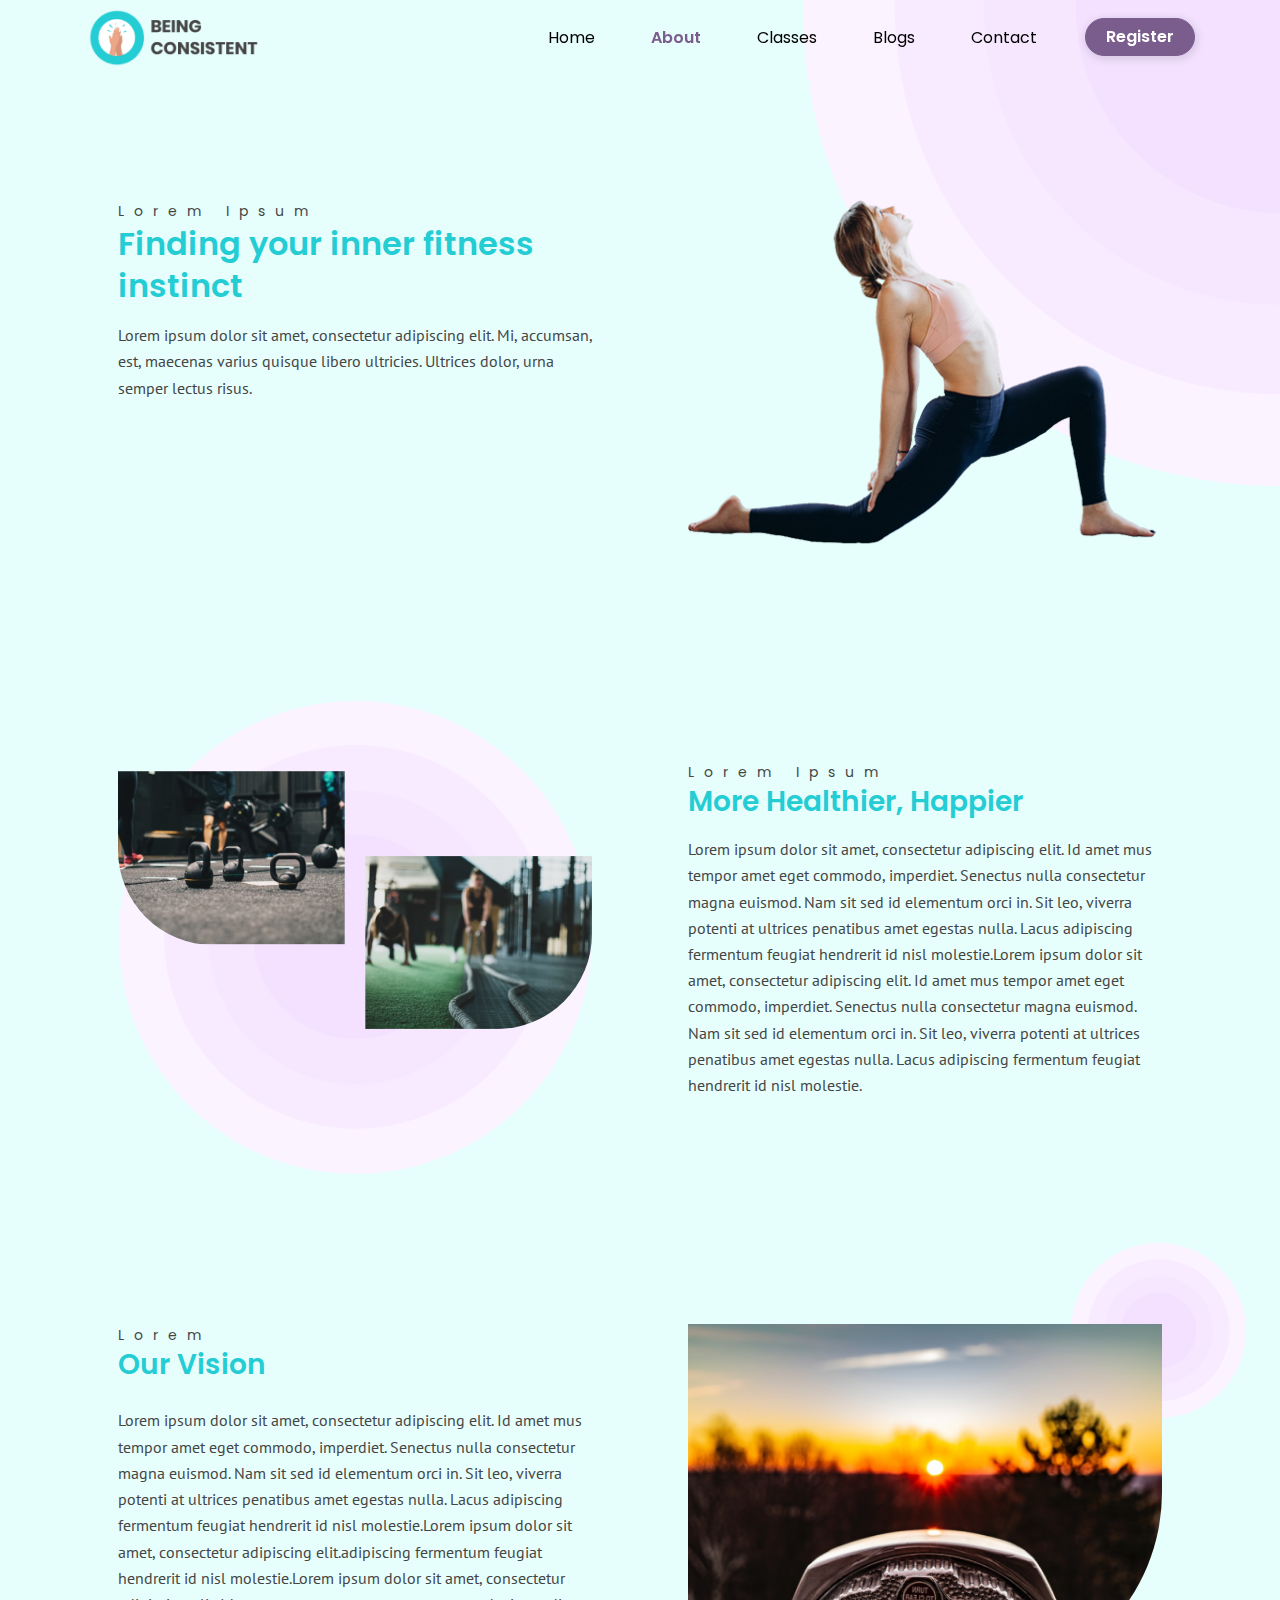
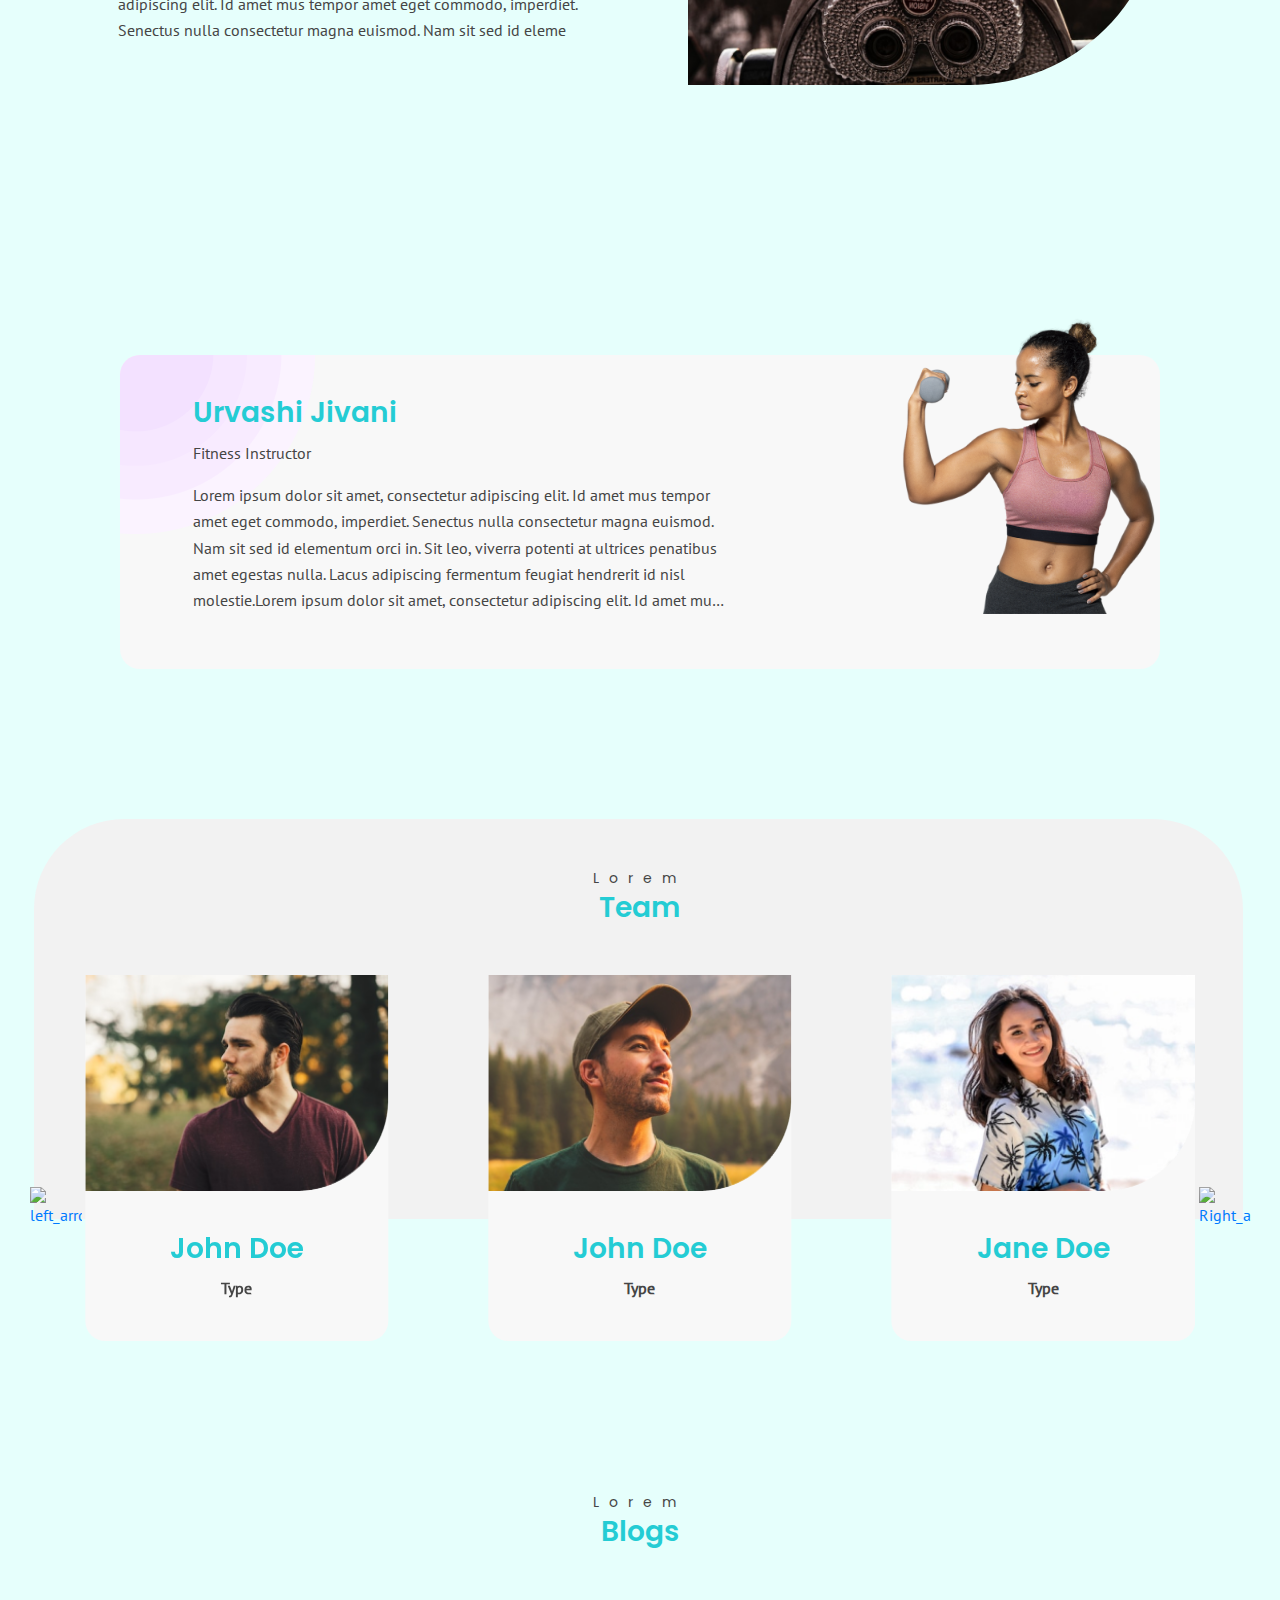
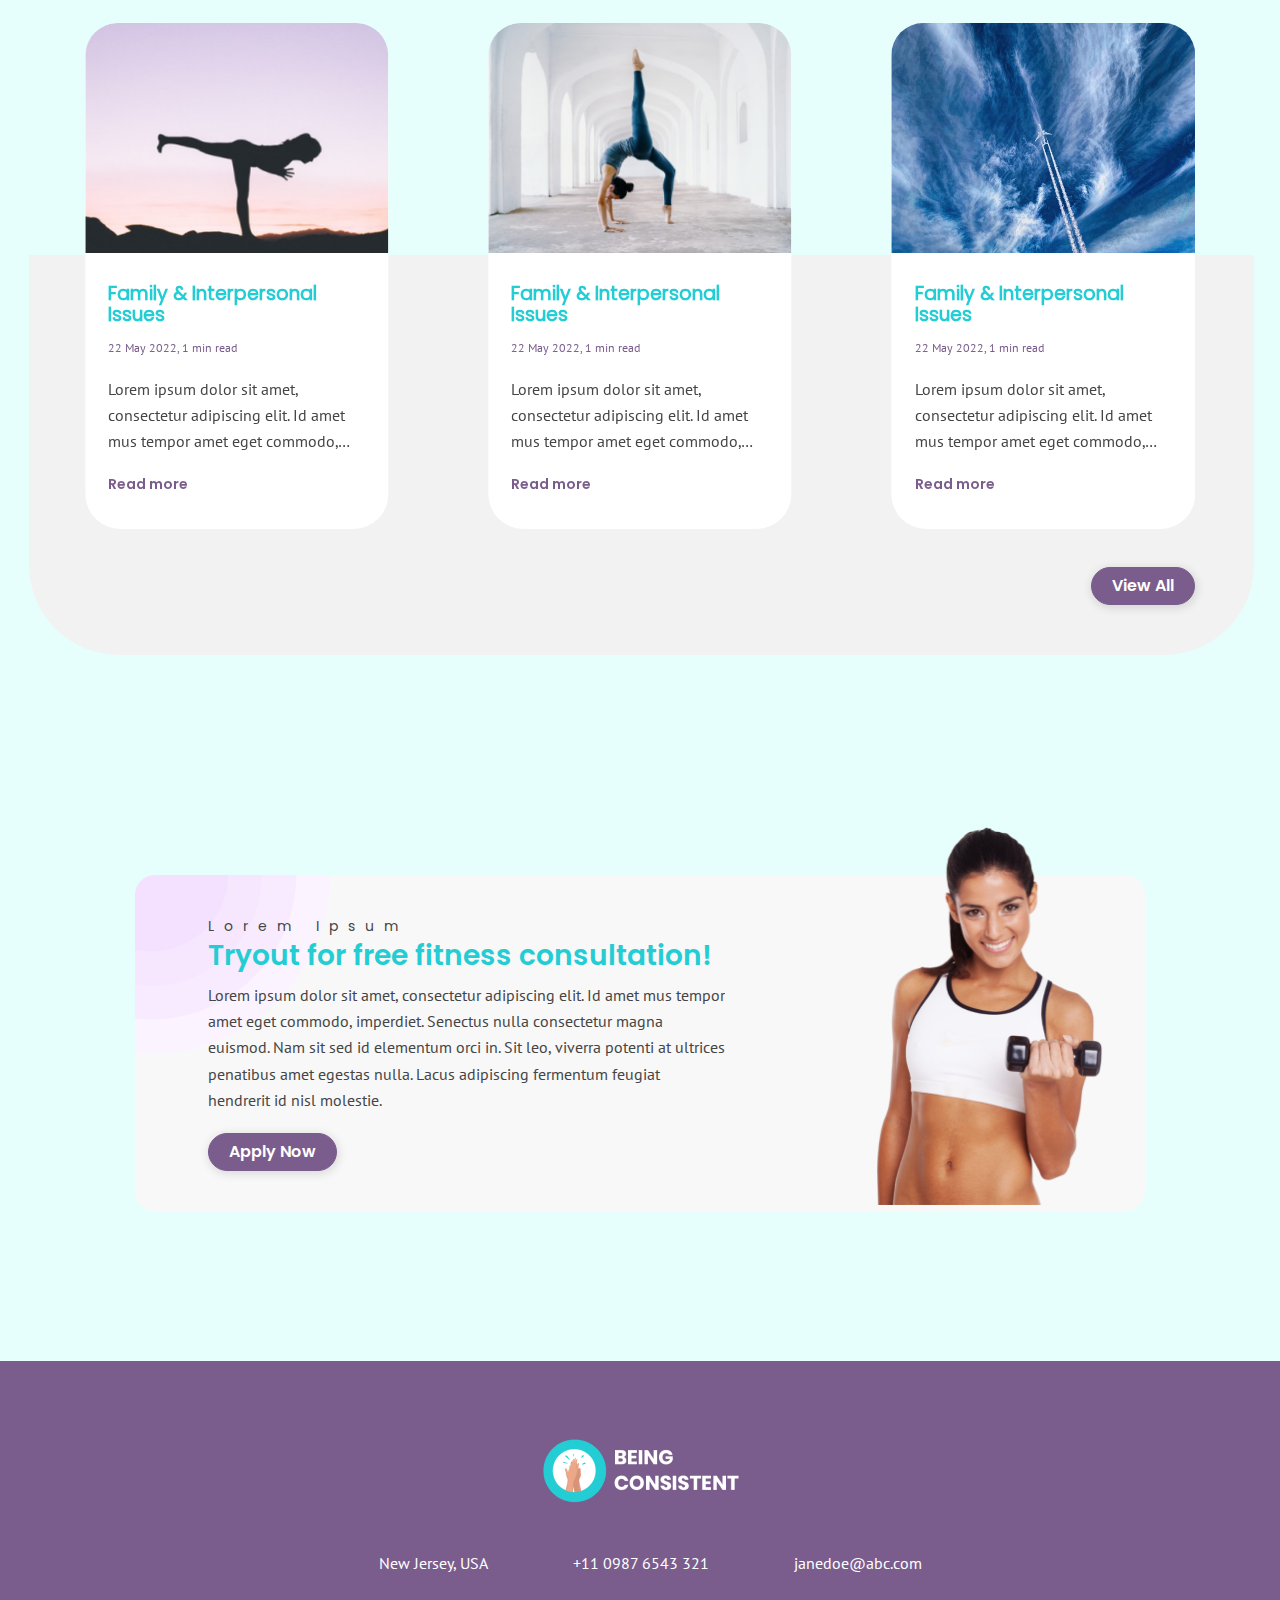
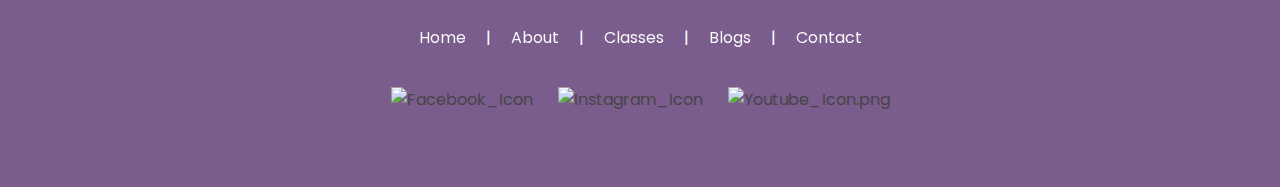
==== commit c4e74154: "Some of the QA's are done" ====
--- a/about_us.html
+++ b/about_us.html
@@ -360,37 +360,37 @@
      <!-- footer Starts -->
      <footer>
       <div class="container">
-        <div class="footer_section text-center py-4">
+        <div class="footer_section text-center">
           <div class="footer_logo">
-         <img src="assets/images/logo/Footer_MainLogo.png" alt="">
+         <img src="assets/images/logo/Footer_MainLogo.png" class="img img-fluid" alt="">
       </div>
       <div class="footer_contact_details">
           <div class="location_div my-4" >
-              <img src="assets/images/Icons/Location_Icon.png" alt="" >
+              <img src="assets/images/icons/Location_Icon.png" class="img img-fluid" alt="" >
               <p class="text-left">New Jersey, USA</p>
           </div>
           <div class="location_div my-4">
-              <img src="assets/images/Icons/phone-call.png" alt="" >
+              <img src="assets/images/icons/phone-call.png" class="img img-fluid" alt="" >
               <p>+11 0987 6543 321</p>
           </div>
           <div class="location_div my-4">
-              <img src="assets/images/Icons/Message_Icon.png" alt="" >
+              <img src="assets/images/icons/Message_Icon.png" class="img img-fluid" alt="" >
               <p>janedoe@abc.com</p>
           </div>  
       </div>
       <div class="footer_menu">
         <ul class="footer_lists d-flex">
-          <li class="footer_nav_links"><a href="index.html" >Home</a></li>
-          <li class="footer_nav_links"><a href="about_us.html" >About</a> </li>
-          <li class="footer_nav_links"><a href="class-page.html" >Classes</a></li>
-          <li class="footer_nav_links"><a href="blogs.html" >Blogs</a></li>
-          <li class="footer_nav_links"><a href="contact.html" >Contact</a></li>
+          <li class="footer_nav_links"><a href="index.html" ><span class="hover-underline-animation">Home</span></a></li>
+          <li class="footer_nav_links"><a href="about_us.html" ><span class="hover-underline-animation">About</span></a> </li>
+          <li class="footer_nav_links"><a href="class-page.html" ><span class="hover-underline-animation">Classes</span></a></li>
+          <li class="footer_nav_links"><a href="blogs.html" ><span class="hover-underline-animation">Blogs</span></a></li>
+          <li class="footer_nav_links"><a href="contact.html" ><span class="hover-underline-animation">Contact</span></a></li>
         </ul>
     </div>
     <div class="footer_icons">
-      <a href="https://www.facebook.com/"><img src="assets/images/Icons/Facebook_svgIcon.svg" alt="Facebook_Icon"></a>
-      <a href="https://www.instagram.com/accounts/login/"><img src="assets/images/Icons/Instagram_svgIcon.svg" alt="Instagram_Icon"></a>
-      <a href="https://www.youtube.com/"><img src="assets/images/Icons/Youtube_svgIcon.svg" alt="Youtube_Icon.png"></a>
+      <a href="https://www.facebook.com/"><img src="assets/images/icons/Facebook_svgIcon.svg" class="img img-fluid" alt="Facebook_Icon"></a>
+      <a href="https://www.instagram.com/accounts/login/"><img src="assets/images/icons/Instagram_svgIcon.svg" class="img img-fluid" alt="Instagram_Icon"></a>
+      <a href="https://www.youtube.com/"><img src="assets/images/icons/Youtube_svgIcon.svg" class="img img-fluid" alt="Youtube_Icon.png"></a>
     </div>
       </div>
   </div>
@@ -483,23 +483,19 @@
                        <option>4</option>
                      </select>
                   </div>
-                     <div class="col-md-3 weight-grid">
-                       <select class="form-control">
-                         <option>Weight</option>
-                         <option>10-20</option>
-                         <option>20-30</option>
-                         <option>30-40</option>
-                         <option>40-50</option>
-                         <option>50-60</option>
-                         <option>60-70</option>
-                       </select>
-                     </div>
-                   <div class="col-md-3 weight-grid">
-                     <select class="form-control">
-                       <option>kgs</option>
-                       <option>lbs</option>
-                     </select>
-                   </div>
+                  <div class="col-md-3 weight-grid">
+                    <select class="form-control">
+                      <option value="-1">Weight</option>
+                      <option value="1" id='kgsoutput'>10-20</option>
+                      <option value="2" id='lbsoutput'>60</option>
+                    </select>
+                  </div>
+                <div class="col-md-3 weight-grid">
+                  <select class="form-control" id='dropdown' onInput='myFunction()'>
+                    <option value="10-20">kgs</option>
+                    <option value="60">lbs</option>
+                  </select>
+                </div>
                  </div>
                  </div>
                  </div>
--- a/assets/css/common.css
+++ b/assets/css/common.css
@@ -198,12 +198,30 @@
   border-radius: 36.5px;
   font-family: "Poppins-SemiBold";
   padding: 6px 20px;
-  border: none;
+  border: 1px solid #7A5C8D;
   cursor: pointer;
   text-align: center;
   text-decoration: none;
   display: inline-block;
-}
+  position: relative;
+}
+/* .main-button:hover:before{
+	animation: ripple 1s ease;
+}
+
+.main-button:before{
+	content:"";
+	position:absolute; top:0; left:0;
+	width:100%; height:100%;
+  background-color:#6C527C;
+  border-radius:50%;
+	transform:scale(0);
+}
+
+@keyframes ripple{
+	from{transform:scale(0); opacity:1;}
+	to{transform:scale(1);opacity:0;}
+} */
 .main-button:hover{
   color: #fff;
   background-color: #6C527C;
@@ -376,14 +394,71 @@
   width: 195px;
 }
 
+
+
 /* Footer Starts */
-
+.hover-underline-animation {
+  /* display: inline-block;
+  position: relative; */
+  background-image: linear-gradient(
+    to right,
+    #b9fafd,
+    #b9fafd 50%,
+    #ffffff 50%
+  );
+  background-size: 200% 100%;
+  background-position: -100%;
+  /* display: inline-block; */
+  padding: 5px 0;
+  position: relative;
+  -webkit-background-clip: text;
+  -webkit-text-fill-color: transparent;
+  transition: all 0.3s ease-in-out;
+  font-weight: 500;
+  color: #ffffff;
+}
+
+/* .hover-underline-animation:after {
+  content: '';
+  position: absolute;
+  width: 100%;
+  transform: scaleX(0);
+  height: 2px;
+  bottom: 0;
+  left: 0;
+  background-color: #fff;
+  border-radius: 20px;
+  transform-origin: bottom right;
+  transition: transform 0.25s ease-out;
+} */
+.hover-underline-animation:before {
+  content: '';
+  background: #b9fafd;
+  display: block;
+  position: absolute;
+  bottom: -3px;
+  left: 0;
+  width: 0;
+  height: 3px;
+  transition: all 0.3s ease-in-out;
+}
+.hover-underline-animation:hover {
+  background-position: 0;
+}
+.hover-underline-animation:hover:before {
+  width: 100%;
+}
+/* .hover-underline-animation:hover:after {
+  transform: scaleX(1);
+  transform-origin: bottom left;
+} */
 footer {
   background-color: #7A5C8D;
 }
 .footer_section {
   color: #fff;
-  font-family: "PT Sans";
+  font-family: "Poppins";
+  padding: 75px 0px;
 }
 .footer_section .footer_contact_details .location_div{
   display: flex;
@@ -393,8 +468,8 @@
   align-items: center;
 }
 .footer_section .footer_contact_details .location_div img{
-  width: auto;
-  height: fit-content;
+    width: auto;
+    max-height: 25px;
 }
 .footer_section .footer_menu .footer_lists{
   display: flex;
@@ -416,7 +491,7 @@
   color: #fff;
 }
 .footer_menu .footer_lists a:hover {
-  color: #6C527C;
+  color: #edddf6;
 }
 .footer_contact_details {
   display: flex;
@@ -428,6 +503,10 @@
 .footer_menu {
   margin: 25px 0px;
 }
+.footer_section .footer_logo img {
+  width: auto;
+  max-height: 70px;
+}
 .footer_icons {
   display: flex;
   justify-content: center;
@@ -435,8 +514,8 @@
   margin-top: 35px;
 }
 .footer_icons img {
-  width: 25px;
-  height: 25px;
+  width: auto;
+  max-height: 25px;
 }
 .section-wrapper {
   margin: 200px 0 100px 0;
@@ -514,7 +593,7 @@
   margin: 24px 0px;
 }
 .blogs-card .card-content {
-  padding: 30px 16px;
+  padding: 30px 23px;
 }
 .blogs-card .blogs_img img{
   width: 100%;
@@ -522,6 +601,9 @@
   border-top-right-radius: 32px;
     border-top-left-radius: 32px;
 }
+ .blogs-hero-img img {
+  border-radius : 32px;
+ }
 .blogs-card .card-content .card-title h3{
   font-family: "Poppins";
   font-weight: 700;
@@ -809,7 +891,7 @@
 }
 
 .our-vision .vision-img img{
-    border-bottom-right-radius: 95.5px;
+  border-bottom-right-radius: 192.5px;
 }
 
 .our-vision .vision-bg-img {
@@ -851,7 +933,7 @@
     font-size: 16px;
     color: #7A5C8D;
     font-weight: 700;
-    text-decoration: underline;
+    /* text-decoration: underline; */
   }
   .blogs-read-btn .read-more-btn:hover{
     color: #6C527C;
@@ -903,7 +985,7 @@
     display: block;
     width: 100%;
     height: 45px;
-    padding: 0.375rem 0.75rem;
+    padding: 0.5rem 0.75rem 0.2rem;
     line-height: 1.5;
     color: #454545;
     background: #F2F2F2;
@@ -911,10 +993,10 @@
     border-radius: 8px;
     /* transition: border-color .15s ease-in-out,box-shadow .15s ease-in-out; */
     font-family: "Poppins";
-    font-size: 14px;
+    font-size: 13px;
 }
 .form-control:focus ~ label, .form-control:not(:placeholder-shown) ~ label {
-  transform: translateY(-75%) scale(0.9);
+  transform: translateY(-70%) scale(0.9);
   color: #7A5C8D;
 }
 .label-class {
@@ -949,7 +1031,8 @@
 
 /* Register Application Modal */
 .register-modal-body {
-  margin: 0px 200px;
+  /* margin: 0px 200px; */
+  margin: 0px 245px 0px 150px;
 }
 .modal-content {
   background-color: #E6FFFC;
@@ -968,7 +1051,7 @@
 }
 
 .register-modal-head{
-  margin: 37px 147px 0 200px;;
+  margin: 37px 192px 0 204px;
   width: 100%;
 }
 select{
@@ -990,8 +1073,8 @@
   right: 0px;
   z-index: 9;
   top: -114px;
-  width: 220px;
-  height: 308px;
+  width: 264px;
+  height: 275px;
   border-top-right-radius: 20px;
 }
 
@@ -1004,17 +1087,17 @@
   right: 30px;
 }
 .personal-image-top1 {
-  margin-right: 32px;
+  margin-right: 17px;
 }
 .modal-img-text{
   position: absolute;
   top: -71px;
 }
 .consistent{
-margin-top:20px;
+  margin-top: 69px;
 }
 .online-class{
-  margin-top: 50px;
+  margin-top: 73px;
 }
 
 input[type='radio'] {
@@ -1032,10 +1115,10 @@
 input[type='radio']:before {
   content:'';
   display:block;
-  width:50%;
-  height:50%;
-  margin: 25% auto;    
-  border-radius:50%;    
+  width: 65%;
+  height: 65%;
+  margin: 2px auto;
+  border-radius: 50%;   
 }
 input[type='radio']:checked:before {
   background:#7A5C8D;
@@ -1076,6 +1159,7 @@
 } */
 .modal-description {
   width: 70%;
+  margin-top: -20px;
   /* overflow: hidden;
   text-overflow: ellipsis;
   display: -webkit-box;
@@ -1087,4 +1171,43 @@
 .iti {
   position: relative;
   display: block !important;
+}
+.iti__flag-container {
+  border-right: 1px solid #CCCCCC;
+    z-index: 1;
+    margin: 8px 0px;
+}
+
+.form-control.is-invalid, .was-validated .form-control:invalid {
+  border-color: unset;
+  padding-right: calc(1.5em + 0.75rem)!important;
+  background-image: unset;
+  background-repeat: no-repeat;
+  background-position: right calc(0.375em + 0.1875rem) center;
+  background-size: calc(0.75em + 0.375rem) calc(0.75em + 0.375rem);
+}
+.form-control.is-valid, .was-validated .form-control:valid {
+  border-color: unset;
+  padding-right: calc(1.5em + 0.75rem)!important;
+  background-image: unset;
+  background-repeat: no-repeat;
+  background-position: right calc(0.375em + 0.1875rem) center;
+  background-size: calc(0.75em + 0.375rem) calc(0.75em + 0.375rem);
+}
+.form-check-input.is-valid~.form-check-label, .was-validated .form-check-input:valid~.form-check-label {
+  color: unset;
+}
+.form-check-label {
+  margin-bottom: 0;
+  margin-left: 8px;
+}
+
+select {
+  -webkit-appearance: none !important;
+  -moz-appearance: window !important;
+  background-image: url("../images/icons/down_arrow.png") !important;
+ background-repeat: no-repeat !important;
+ background-position: right center !important;
+ margin-right: 36px;
+ cursor: pointer;
 }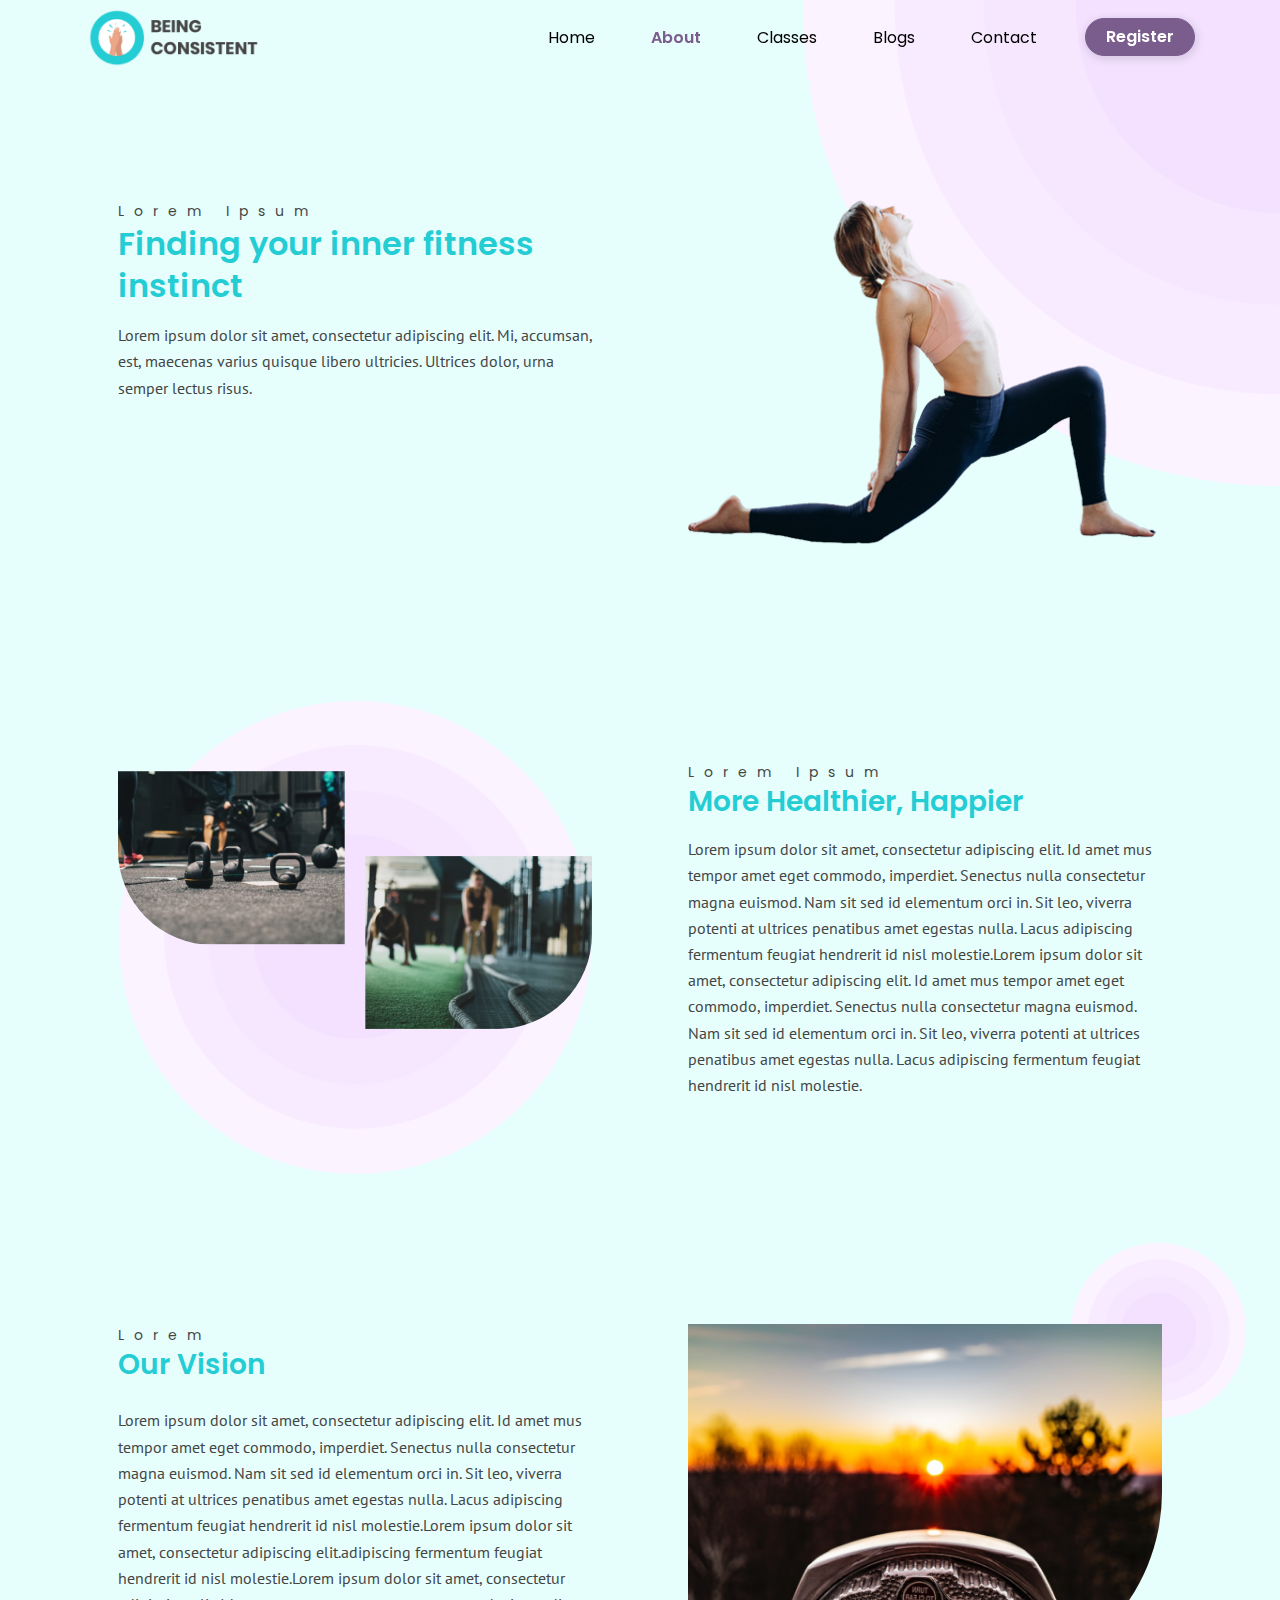
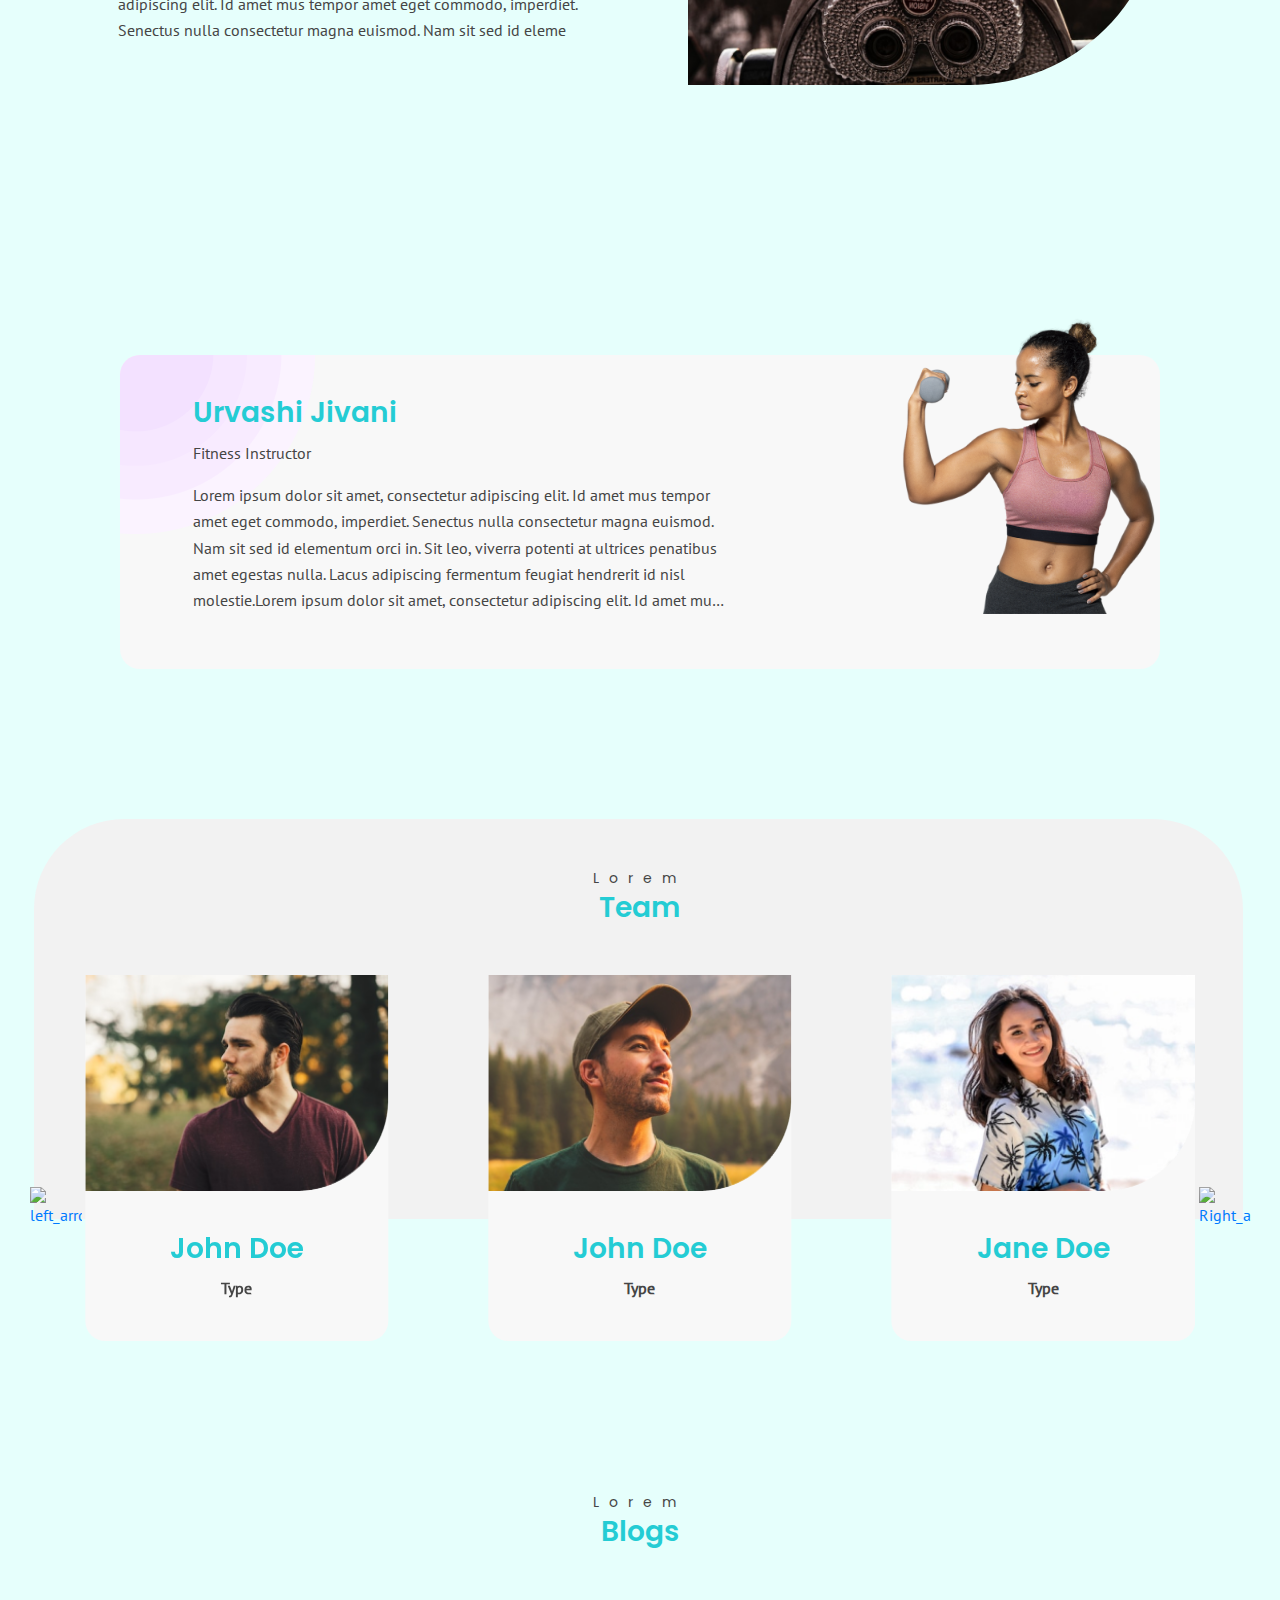
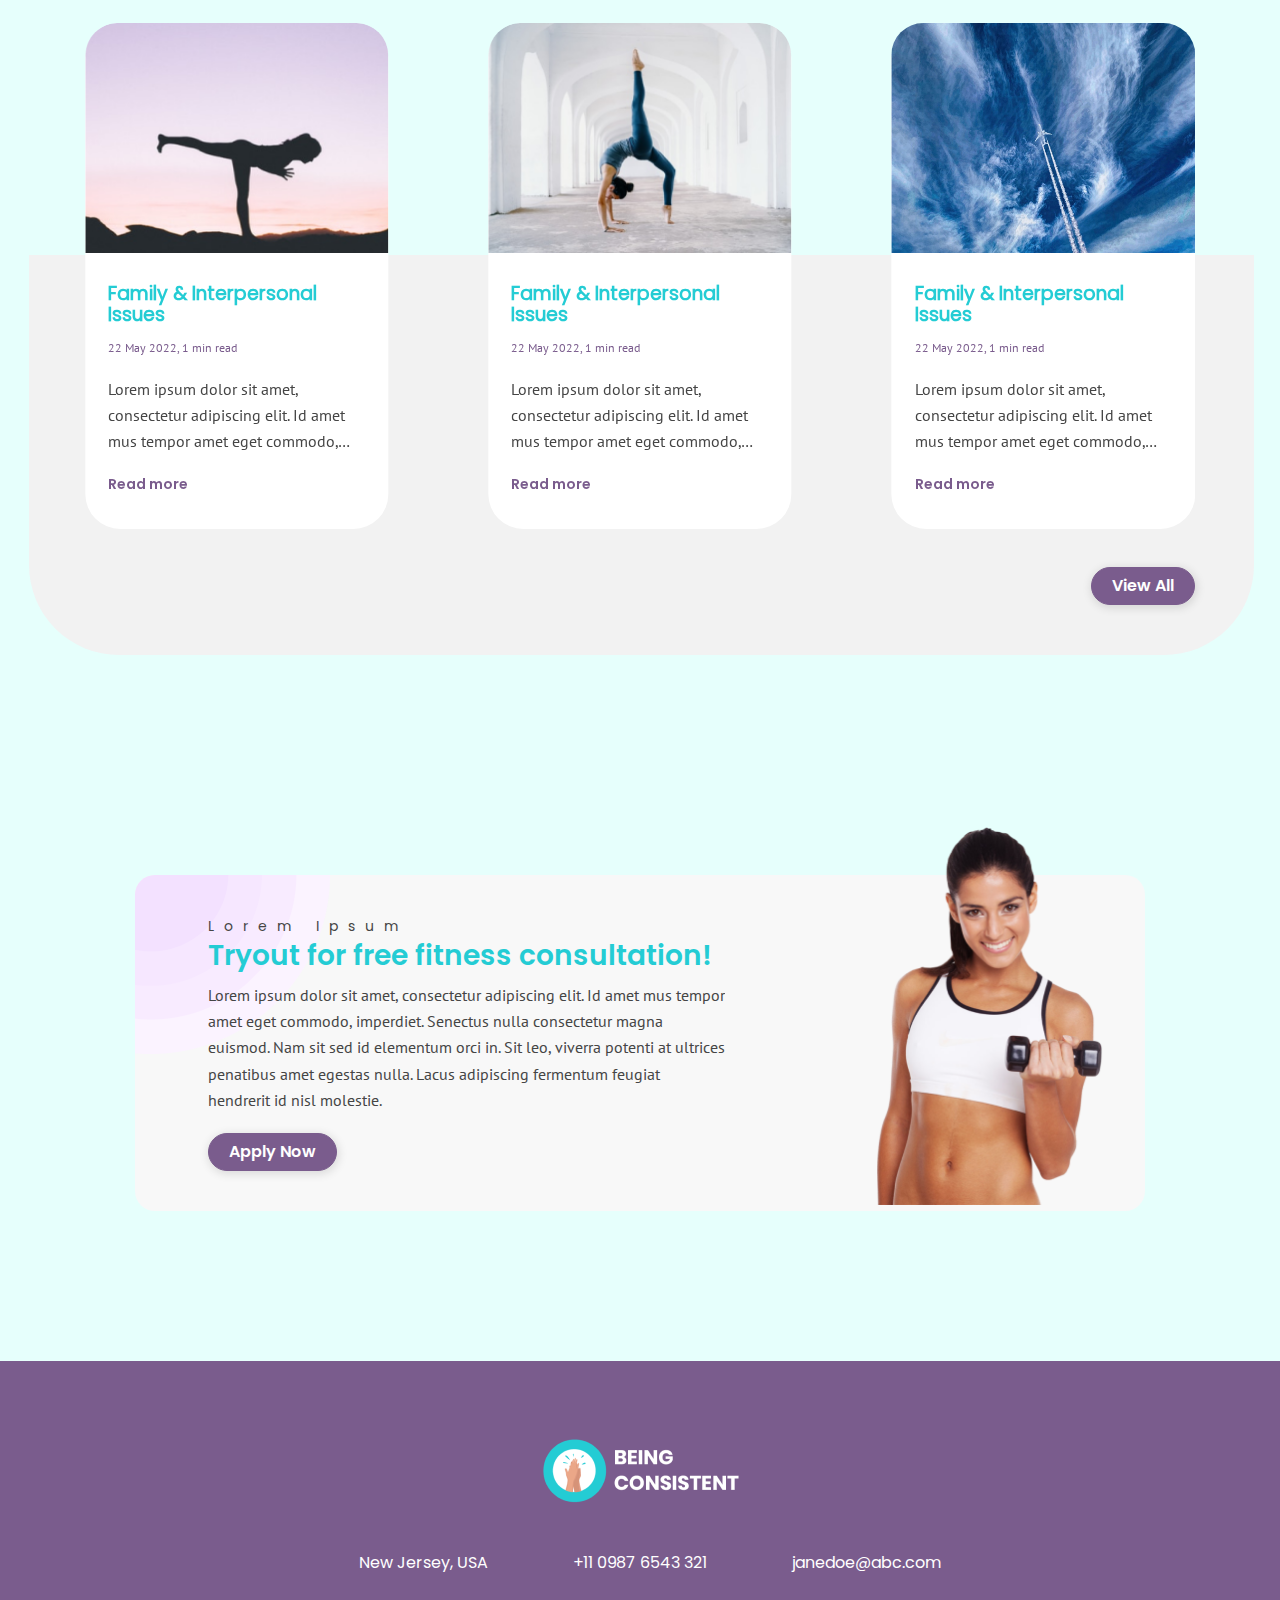
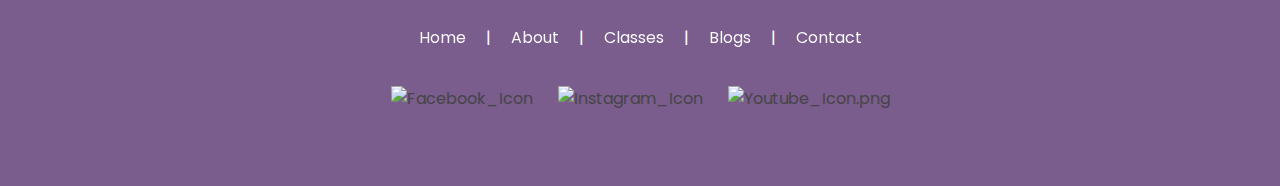
==== commit 13448b2d: "QA Changes are done" ====
--- a/about_us.html
+++ b/about_us.html
@@ -8,7 +8,7 @@
     <!-- Bootstrap Css link -->
     <link rel="stylesheet" href="assets/vendor/bootstrap/css/bootstrap.min.css">
     <link rel="stylesheet" href="assets/vendor/swiper/css/swiper-bundle.css">
-    <link rel="stylesheet" href="https://intl-tel-input.com/node_modules/intl-tel-input/build/css/intlTelInput.css?1549804213570">
+    <link rel="stylesheet" href="https://cdnjs.cloudflare.com/ajax/libs/intl-tel-input/17.0.13/css/intlTelInput.css">
     <!-- Css Links -->
     <link rel="stylesheet" href="assets/css/common.css">
     <link rel="stylesheet" href="assets/css/aboutus.css">
@@ -23,14 +23,12 @@
       <div class="container">
       <nav id="navbar" class="navbar navbar-expand-lg">
         <a href="index.html" class="navbar-brand">
-          <img src="assets/images/logo/Main-Logo.png" class="img img-fluid" alt=""/>
+          <img src="assets/images/logo/Main-Logo.png" class="img img-fluid" alt="Main-Logo">
         </a>
         <button class="navbar-toggler collapsed" type="button" data-toggle="collapse" data-target="#navbarCollapse" aria-controls="navbarCollapse" aria-expanded="false" aria-label="Toggle navigation">
-         <div class="">
           <span class="navbar_toggle1"> </span>
           <span class="navbar_toggle2"> </span>
           <span class="navbar_toggle3"> </span>
-        </div>
         </button>
         <div class="collapse navbar-collapse" id="navbarCollapse">
           <ul class="navbar-nav ml-auto text-center">
@@ -91,7 +89,7 @@
         </div>
         <div class="col-md-6 grid-col order-1 order-md-2">
             <div class="Hero-image">
-                  <img src="assets/images/Women.png" class="img img-fluid" alt="">
+                  <img src="assets/images/Women.png" class="img img-fluid" alt="Women.png">
               </div>
           </div>
       </div>
@@ -107,14 +105,14 @@
             <div class="about-image">
                 <div class="about-image-item about-image-top">
                    <div class="about-image-top1">
-                        <img src="assets/images/About-img1.png" class="img img-fluid" alt="">
+                        <img src="assets/images/About-img1.png" class="img img-fluid" alt="About-img1">
                     </div>
                     <div class="about-image-top2">
-                        <img src="assets/images/About-img2.png" class="img img-fluid" alt="">
+                        <img src="assets/images/About-img2.png" class="img img-fluid" alt="About-img2">
                     </div>
                 </div>
                 <div class="about-image-stack-item about-image-bottom">
-                  <img src="assets/images/Full-Wave.png" class="img img-fluid" alt="">
+                  <img src="assets/images/Full-Wave.png" class="img img-fluid" alt="Full-Wave">
                 </div>
               </div>
         </div>
@@ -144,10 +142,10 @@
         <div class="col-md-6 grid-col align-self-center order-1 order-md-2">
             <div class="vision-image-stack">
                 <div class="vision-img ">
-                  <img src="assets/images/OurVision-img.png" class="img img-fluid" alt="">
+                  <img src="assets/images/OurVision-img.png" class="img img-fluid" alt="OurVision-img">
                 </div>
                 <div class="vision-bg-img">
-                  <img src="assets/images/Waves_Small.png" class="img img-fluid" alt="">
+                  <img src="assets/images/Waves_Small.png" class="img img-fluid" alt="Waves_Small">
                 </div>
               </div>
           </div>
@@ -175,7 +173,7 @@
                 </div>
                 <div class="col-md-4 grid-col order-1 order-md-2">
                   <div class="aplication-img">
-                    <img src="assets/images/About-Client.png" class="img img-fluid" alt="">
+                    <img src="assets/images/About-Client.png" class="img img-fluid" alt="About-Client">
                   </div>
                 </div>
                 </div>
@@ -365,19 +363,19 @@
          <img src="assets/images/logo/Footer_MainLogo.png" class="img img-fluid" alt="">
       </div>
       <div class="footer_contact_details">
-          <div class="location_div my-4" >
-              <img src="assets/images/icons/Location_Icon.png" class="img img-fluid" alt="" >
-              <p class="text-left">New Jersey, USA</p>
-          </div>
-          <div class="location_div my-4">
-              <img src="assets/images/icons/phone-call.png" class="img img-fluid" alt="" >
-              <p>+11 0987 6543 321</p>
-          </div>
-          <div class="location_div my-4">
-              <img src="assets/images/icons/Message_Icon.png" class="img img-fluid" alt="" >
-              <p>janedoe@abc.com</p>
-          </div>  
-      </div>
+        <div class="location_div my-4" >
+            <img src="assets/images/icons/Location_Icon.png" class="img img-fluid" alt="" >
+            <a href="" class="text-left">New Jersey, USA</a>
+        </div>
+        <div class="location_div my-4">
+            <img src="assets/images/icons/phone-call.png" class="img img-fluid" alt="" >
+            <a href="tel:+11 0987 6543 321" class="phone-link">+11 0987 6543 321</a>
+        </div>
+        <div class="location_div my-4">
+            <img src="assets/images/icons/Message_Icon.png" class="img img-fluid" alt="" >
+            <a href="mailto:janedoe@abc.com" class="phone-link">janedoe@abc.com</a>
+        </div>  
+    </div>
       <div class="footer_menu">
         <ul class="footer_lists d-flex">
           <li class="footer_nav_links"><a href="index.html" ><span class="hover-underline-animation">Home</span></a></li>
@@ -395,312 +393,311 @@
       </div>
   </div>
 
-
 <!-- Modal -->
 <div class="modal register-modal fade" id="registerModal" tabindex="-1" role="dialog" aria-labelledby="registerModalLabel" aria-hidden="true">
-<div class="modal-dialog modal-xl" role="document">
-  <div class="modal-content">
-    <div class="modal-header">
-      <div class="register-modal-head">
-        <div class="row form-row">
-          <div class="col-md-6"></div>
-          <div class="col-md-4 offset-2">
-            <select class="form-control class-select" onchange="showMe(this.value);">
-              <option value="personal-training">Personal Training</option>
-              <option value="21-consistent">21 Consistent</option>
-              <option value="online-class">Online Classes</option>
-            </select>
-          </div>
-        </div>
-      </div>
-      <button type="button" class="close" data-dismiss="modal" aria-label="Close">
-        <span aria-hidden="true">&times;</span>
-      </button>
-    </div>
-    <!--Personal- Training Modal-->
-    <div class="modal-body">
-      <div id="personal-training">
-        <div class="personal-training-img">
-          <div class="personal-wave-img">
-            <div class="personal-image-top1">
-                  <img src="assets/images/Classes/Vector.png" class="img img-fluid personal-taining-man" alt="">
-              </div>
-          </div>
-          <div class="personal-image-bottom">
-            <img src="./assets/images/Classes/modal-wave.png" class="img img-fluid modal-wave" alt="">
-          </div>
-        </div>
-        <div class="personal-training-img-mobile">
-          <div class="personal-wave-img">
-            <div class="personal-image-top1">
-                  <img src="./assets/images/Classes/Vector.png" class="img img-fluid personal-taining-man" alt="">
-              </div>
-          </div>
-          <div class="personal-image-bottom">
-            <img src="./assets/images/Classes/Application-wave-img.png" class="img img-fluid modal-wave" alt="">
-          </div>
-        </div>
-        <div class="register-modal-body">
-            <div class="home-about-text modal-img-text">
-              <p class="heading">Lorem Ipsum</p>
-              <h2>Register</h2>
-              
-          </div>
-          <form class="personal-trainig-form">
-            <p class="modal-description">Lorem ipsum dolor sit amet, consectetur adipiscing elit. Id amet mus tempor amet eget commodo, imperdiet. Senectus nulla consectetur.</p>
-              <div class="row form-row">
-                <div class="col-md-6 my-3">
-                  <div class="form-input-material">
-                  <input type="text" class="form-control lz-input" placeholder=" " autocomplete="off" required>
-                  <label for="username" class="lz-label">First Name</label>
-                </div>
-              </div>
-                <div class="col-md-6 my-3">
-                  <input type="text" class="form-control lz-input" placeholder=" " autocomplete="off" required>
-                  <label for="username" class="lz-label">Last Name</label>
-                </div>
-                <div class="col-md-6 my-3">
-                  <input type="text" class="form-control lz-input" placeholder=" " autocomplete="off" required>
-                  <label for="username" class="lz-label">DOB</label>
-                </div>
-                <div class="col-md-6 my-3">
-                  <input type="text" class="form-control lz-input" placeholder=" " autocomplete="off" required>
-                  <label for="username" class="lz-label">E-mail</label>
-                </div>
-                <div class="col-md-6 my-3">
-                  <input type="tel" class="form-control lz-input"  id="phone" value="+1 " placeholder=" " autocomplete="off" required>
-                  <!-- <label for="username" class="lz-label phone-label">Phone Number</label> -->
-                </div>
-                <div class="col-md-6 my-3">
-                  <div class="row">
-                   <div class="mobile-align">
-                   <div class="col-md-6 weight-grid">
-                     <select class="form-control">
-                       <option>Height (inchs)</option>
-                       <option>1</option>
-                       <option>2</option>
-                       <option>3</option>
-                       <option>4</option>
-                     </select>
-                  </div>
-                  <div class="col-md-3 weight-grid">
-                    <select class="form-control">
-                      <option value="-1">Weight</option>
-                      <option value="1" id='kgsoutput'>10-20</option>
-                      <option value="2" id='lbsoutput'>60</option>
-                    </select>
-                  </div>
-                <div class="col-md-3 weight-grid">
-                  <select class="form-control" id='dropdown' onInput='myFunction()'>
-                    <option value="10-20">kgs</option>
-                    <option value="60">lbs</option>
-                  </select>
-                </div>
-                 </div>
-                 </div>
-                 </div>
-              <div class="col-md-12">
-              <div class="row">
-                <div class="col-md-6 my-3">
-                  <p>Medical Conditions</p>
-                </div>
-                <div class="col-md-6">
-                <div class="mobile-align">
-                <div class="col-md-3 my-3">
-                  <div class="form-check">
-                      <input type="radio" class="form-check-input" id="defaultChecked1" name="defaultExampleRadios" checked>
-                      <label class="form-check-label" for="defaultChecked1">Yes</label>
-                    </div>
-                </div>
-                <div class="col-md-3 my-3">
-                  <div class="form-check">
-                      <input type="radio" class="form-check-input" id="defaultChecked2" name="defaultExampleRadios" checked>
-                      <label class="form-check-label" for="defaultChecked2">No</label>
-                    </div>
-                </div>
-              </div>
-              </div>
-            </div>
-              </div>
-                <div class="col-md-12 my-3">
-                  <p>What are your health and fitness goals?</p>
-                </div>
-                <div class="col-md-12 col-sm-12">
-                <div class="row">
-                <div class="col-md-4 col-sm-6 my-3 wi-50">
-                  <div class="form-check">
-                      <input type="radio" class="form-check-input" id="defaultChecked3" name="defaultExampleRadios" checked>
-                      <label class="form-check-label" for="defaultChecked3">  Fat Loss</label>
-                    </div>
-                </div>
-                <div class="col-md-4 col-sm-6 my-3 wi-50">
-                  <div class="form-check">
-                      <input type="radio" class="form-check-input" id="defaultChecked4" name="defaultExampleRadios" checked>
-                      <label class="form-check-label" for="defaultChecked4">  Strength</label>
-                    </div>
-                </div>
-                <div class="col-md-4 col-sm-6 my-3 wi-50">
-                  <div class="form-check">
-                      <input type="radio" class="form-check-input" id="defaultChecked5" name="defaultExampleRadios" checked>
-                      <label class="form-check-label" for="defaultChecked5">Endurance</label>
-                    </div>
-                </div>
-                <div class="col-md-4 col-sm-6 my-3 wi-50">
-                  <div class="form-check">
-                      <input type="radio" class="form-check-input" id="defaultChecked6" name="defaultExampleRadios" checked>
-                      <label class="form-check-label" for="defaultChecked6"> Weight Gain</label>
-                    </div>
-                </div>
-                <div class="col-md-4 col-sm-6 my-3 wi-50">
-                  <div class="form-check">
-                      <input type="radio" class="form-check-input" id="defaultChecked6" name="defaultExampleRadios" checked>
-                      <label class="form-check-label" for="defaultChecked6"> Flexibility</label>
-                    </div>
-                </div>
-              </div>
-              </div>
-              </div>
-              <div class="mt-4 text-sm-center">
-                  <button type="submit" class="btn main-button submit-btn">Submit</button>
-            </div>
-          </form>
-        </div>
-      </div>
-
-
-        <!--21 Consistent Modal-->
-      <div id="21-consistent" style="display:none" >
+  <div class="modal-dialog modal-xl" role="document">
+    <div class="modal-content">
+      <div class="modal-header">
+        <div class="register-modal-head">
+          <div class="row form-row">
+            <div class="col-md-6"></div>
+            <div class="col-md-4 offset-2">
+              <select class="form-control class-select" onchange="showMe(this.value);">
+                <option value="personal-training">Personal Training</option>
+                <option value="21-consistent">21 Consistent</option>
+                <option value="online-class">Online Classes</option>
+              </select>
+            </div>
+          </div>
+        </div>
+        <button type="button" class="close" data-dismiss="modal" aria-label="Close">
+          <span aria-hidden="true">&times;</span>
+        </button>
+      </div>
+      <!--Personal- Training Modal-->
+      <div class="modal-body">
         <div id="personal-training">
-        
           <div class="personal-training-img">
             <div class="personal-wave-img">
-              <div class="personal-image-top1 consistent">
-                    <img src="./assets/images/Classes/consistent-modal.png" class="img img-fluid personal-taining-man" alt="">
+              <div class="personal-image-top1">
+                    <img src="assets/images/classes/Vector.png" class="img img-fluid personal-taining-man" alt="">
                 </div>
             </div>
             <div class="personal-image-bottom">
-              <img src="./assets/images/Classes/modal-wave.png" class="img img-fluid modal-wave" alt="">
+              <img src="./assets/images/classes/modal-wave.png" class="img img-fluid modal-wave" alt="">
             </div>
           </div>
           <div class="personal-training-img-mobile">
             <div class="personal-wave-img">
               <div class="personal-image-top1">
-                    <img src="./assets/images/Classes/consistent-modal.png" class="img img-fluid personal-taining-man" alt="">
+                    <img src="./assets/images/classes/Vector.png" class="img img-fluid personal-taining-man" alt="">
                 </div>
             </div>
             <div class="personal-image-bottom">
-              <img src="./assets/images/Classes/Application-wave-img.png" class="img img-fluid modal-wave" alt="">
-            </div>
-          </div>
-  
+              <img src="./assets/images/classes/Application-wave-img.png" class="img img-fluid modal-wave" alt="">
+            </div>
+          </div>
           <div class="register-modal-body">
-            <div class="home-about-text modal-img-text">
-              <p class="heading">21 consistent</p>
-              <h2>Register</h2>
-          </div>
-          <form class="personal-trainig-form">
-            <p class="modal-description">Lorem ipsum dolor sit amet, consectetur adipiscing elit. Id amet mus tempor amet eget commodo, imperdiet. Senectus nulla consectetur.</p>
-              <div class="row form-row">
-                <div class="col-md-6 my-3">
-                  <div class="form-input-material">
-                  <input type="text" class="form-control lz-input" placeholder=" " autocomplete="off" required>
-                  <label for="username" class="lz-label">First Name</label>
-                </div>
-              </div>
-                <div class="col-md-6 my-3">
-                  <input type="text" class="form-control lz-input" placeholder=" " autocomplete="off" required>
-                  <label for="username" class="lz-label">Last Name</label>
-                </div>
-                <div class="col-md-6 my-3">
-                  <input type="text" class="form-control lz-input" placeholder=" " autocomplete="off" required>
-                  <label for="username" class="lz-label">DOB</label>
-                </div>
-                <div class="col-md-6 my-3">
-                  <input type="text" class="form-control lz-input" placeholder=" " autocomplete="off" required>
-                  <label for="username" class="lz-label">E-mail</label>
-                </div>
-                <div class="col-md-6 my-3">
-                  <input type="text" class="form-control lz-input" placeholder=" " autocomplete="off" required>
-                  <label for="username" class="lz-label">Phone Number</label>
-                </div>
+              <div class="home-about-text modal-img-text">
+                <p class="heading">Lorem Ipsum</p>
+                <h2>Register</h2>
+                
+            </div>
+            <form class="personal-trainig-form">
+              <p class="modal-description">Lorem ipsum dolor sit amet, consectetur adipiscing elit. Id amet mus tempor amet eget commodo, imperdiet. Senectus nulla consectetur.</p>
+                <div class="row form-row">
+                  <div class="col-md-6 my-3">
+                    <div class="form-input-material">
+                    <input type="text" class="form-control lz-input" placeholder=" " autocomplete="off" required>
+                    <label for="username" class="lz-label">First Name</label>
+                  </div>
+                </div>
+                  <div class="col-md-6 my-3">
+                    <input type="text" class="form-control lz-input" placeholder=" " autocomplete="off" required>
+                    <label for="username" class="lz-label">Last Name</label>
+                  </div>
+                  <div class="col-md-6 my-3">
+                    <input type="text" class="form-control lz-input" placeholder=" " autocomplete="off" required>
+                    <label for="username" class="lz-label">DOB</label>
+                  </div>
+                  <div class="col-md-6 my-3">
+                    <input type="text" class="form-control lz-input" placeholder=" " autocomplete="off" required>
+                    <label for="username" class="lz-label">E-mail</label>
+                  </div>
+                  <div class="col-md-6 my-3">
+                    <div class="form-group">
+                      <input type="tel" class="form-control lz-input mobile_code" placeholder="Phone Number" maxlength="10" autocomplete="off" required>
+                      <label class="phone_label label-class" for="mobile_code"></label>
+                      </div>
+                  </div>
+                  <div class="col-md-6 my-3">
+                    <div class="row">
+                     <div class="mobile-align">
+                     <div class="col-md-6 weight-grid">
+                       <select class="form-control">
+                         <option>Height (inch)</option>
+                         <option>1</option>
+                         <option>2</option>
+                         <option>3</option>
+                         <option>4</option>
+                       </select>
+                    </div>
+                       <div class="col-md-3 weight-grid">
+                         <select class="form-control weight-select">
+                           <option value="-1">Weight</option>
+                           <option value="1" id='kgsoutput'>10-20</option>
+                           <option value="2" id='lbsoutput'>60</option>
+                         </select>
+                       </div>
+                     <div class="col-md-3 weight-grid">
+                       <select class="form-control kg-select" id='dropdown' onInput='myFunction()'>
+                         <option value="10-20" id='kgsoutput'>kg</option>
+                         <option value="60" id='lbsoutput'>lbs</option>
+                       </select>
+                     </div>
+                   </div>
+                   </div>
+                   </div>
                 <div class="col-md-12">
-                  <div class="mt-4 text-sm-center">
-                      <button type="submit" class="btn main-button submit-btn">Submit</button>
-                </div>
-                </div>
-          </form>
-          </div>
-        </div>
-      </div>
-    </div>
-
-
-  <!--online modal-->
-      <div id="online-class" style="display:none" >
-        <div id="personal-training">
-          <div class="personal-training-img">
-            <div class="personal-wave-img">
-              <div class="personal-image-top1 online-class">
-                    <img src="./assets/images/Classes/online-modal.png" class="img img-fluid personal-taining-man" alt="">
-                </div>
-            </div>
-            <div class="personal-image-bottom">
-              <img src="./assets/images/Classes/modal-wave.png" class="img img-fluid modal-wave" alt="">
-            </div>
-          </div>
-          <div class="personal-training-img-mobile">
-            <div class="personal-wave-img">
-              <div class="personal-image-top1">
-                    <img src="./assets/images/Classes/online-modal.png" class="img img-fluid personal-taining-man" alt="">
-                </div>
-            </div>
-            <div class="personal-image-bottom">
-              <img src="./assets/images/Classes/Application-wave-img.png" class="img img-fluid modal-wave" alt="">
-            </div>
-          </div>
-        
-          <div class="register-modal-body">
-            <div class="home-about-text modal-img-text">
-              <p class="heading">Online Class</p>
-              <h2>Register</h2>
-          </div>
-          <form class="personal-trainig-form">
-            <p class="modal-description">Lorem ipsum dolor sit amet, consectetur adipiscing elit. Id amet mus tempor amet eget commodo, imperdiet. Senectus nulla consectetur.</p>
-              <div class="row form-row">
-                <div class="col-md-6 my-3">
-                  <div class="form-input-material">
-                  <input type="text" class="form-control lz-input" placeholder=" " autocomplete="off" required>
-                  <label for="username" class="lz-label">First Name</label>
-                </div>
-              </div>
-                <div class="col-md-6 my-3">
-                  <input type="text" class="form-control lz-input" placeholder=" " autocomplete="off" required>
-                  <label for="username" class="lz-label">Last Name</label>
-                </div>
-                <div class="col-md-6 my-3">
-                  <input type="text" class="form-control lz-input" placeholder=" " autocomplete="off" required>
-                  <label for="username" class="lz-label">DOB</label>
-                </div>
-                <div class="col-md-6 my-3">
-                  <input type="text" class="form-control lz-input" placeholder=" " autocomplete="off" required>
-                  <label for="username" class="lz-label">E-mail</label>
-                </div>
-                <div class="col-md-6 my-3">
-                  <input type="text" class="form-control lz-input" placeholder=" " autocomplete="off" required>
-                  <label for="username" class="lz-label">Phone Number</label>
-                </div>
-                <div class="col-md-12">
-                  <div class="mt-4 text-sm-center">
-                      <button type="submit" class="btn main-button submit-btn">Submit</button>
-                </div>
-                </div>
-                </form>
-          </div>
-    </div>
+                <div class="row">
+                  <div class="col-md-6 my-3">
+                    <p>Medical Conditions</p>
+                  </div>
+                  <div class="col-md-6">
+                  <div class="mobile-align">
+                  <div class="col-md-3 my-3">
+                    <div class="form-check">
+                        <input type="radio" class="form-check-input" id="defaultChecked1" name="medicalCondition" checked>
+                        <label class="form-check-label" for="defaultChecked1">Yes</label>
+                      </div>
+                  </div>
+                  <div class="col-md-3 my-3">
+                    <div class="form-check">
+                        <input type="radio" class="form-check-input" id="defaultChecked2" name="medicalCondition" checked>
+                        <label class="form-check-label" for="defaultChecked2">No</label>
+                      </div>
+                  </div>
+                </div>
+                </div>
+              </div>
+                </div>
+                  <div class="col-md-12 my-3">
+                    <p>What are your health and fitness goals?</p>
+                  </div>
+                  <div class="col-md-12 col-sm-12">
+                  <div class="row">
+                  <div class="col-md-4 col-sm-6 my-3 wi-50">
+                    <div class="form-check">
+                        <input type="radio" class="form-check-input" id="defaultChecked3" name="defaultExampleRadios" checked>
+                        <label class="form-check-label" for="defaultChecked3">  Fat Loss</label>
+                      </div>
+                  </div>
+                  <div class="col-md-4 col-sm-6 my-3 wi-50">
+                    <div class="form-check">
+                        <input type="radio" class="form-check-input" id="defaultChecked4" name="defaultExampleRadios" checked>
+                        <label class="form-check-label" for="defaultChecked4">  Strength</label>
+                      </div>
+                  </div>
+                  <div class="col-md-4 col-sm-6 my-3 wi-50">
+                    <div class="form-check">
+                        <input type="radio" class="form-check-input" id="defaultChecked5" name="defaultExampleRadios" checked>
+                        <label class="form-check-label" for="defaultChecked5">Endurance</label>
+                      </div>
+                  </div>
+                  <div class="col-md-4 col-sm-6 my-3 wi-50">
+                    <div class="form-check">
+                        <input type="radio" class="form-check-input" id="defaultChecked6" name="defaultExampleRadios" checked>
+                        <label class="form-check-label" for="defaultChecked6"> Weight Gain</label>
+                      </div>
+                  </div>
+                  <div class="col-md-4 col-sm-6 my-3 wi-50">
+                    <div class="form-check">
+                        <input type="radio" class="form-check-input" id="defaultChecked7" name="defaultExampleRadios" checked>
+                        <label class="form-check-label" for="defaultChecked7"> Flexibility</label>
+                      </div>
+                  </div>
+                </div>
+                </div>
+                </div>
+                <div class="mt-4 text-sm-center">
+                    <button type="submit" class="btn main-button submit-btn">Submit</button>
+              </div>
+            </form>
+          </div>
+        </div>
+
+
+          <!--21 Consistent Modal-->
+        <div id="21-consistent" style="display:none" >
+            <div class="personal-training-img">
+              <div class="personal-wave-img">
+                <div class="personal-image-top1 consistent">
+                      <img src="./assets/images/classes/consistent-modal.png" class="img img-fluid personal-taining-man" alt="">
+                  </div>
+              </div>
+              <div class="personal-image-bottom">
+                <img src="./assets/images/classes/modal-wave.png" class="img img-fluid modal-wave" alt="">
+              </div>
+            </div>
+            <div class="personal-training-img-mobile">
+              <div class="personal-wave-img">
+                <div class="personal-image-top1">
+                      <img src="./assets/images/classes/consistent-modal.png" class="img img-fluid personal-taining-man" alt="">
+                  </div>
+              </div>
+              <div class="personal-image-bottom">
+                <img src="./assets/images/classes/Application-wave-img.png" class="img img-fluid modal-wave" alt="">
+              </div>
+            </div>
+    
+            <div class="register-modal-body">
+              <div class="home-about-text modal-img-text">
+                <p class="heading">21 consistent</p>
+                <h2>Register</h2>
+            </div>
+            <form class="personal-trainig-form">
+              <p class="modal-description">Lorem ipsum dolor sit amet, consectetur adipiscing elit. Id amet mus tempor amet eget commodo, imperdiet. Senectus nulla consectetur.</p>
+                <div class="row form-row">
+                  <div class="col-md-6 my-3">
+                    <div class="form-input-material">
+                    <input type="text" class="form-control lz-input" placeholder=" " autocomplete="off" required>
+                    <label for="username" class="lz-label">First Name</label>
+                  </div>
+                </div>
+                  <div class="col-md-6 my-3">
+                    <input type="text" class="form-control lz-input" placeholder=" " autocomplete="off" required>
+                    <label for="username" class="lz-label">Last Name</label>
+                  </div>
+                  <div class="col-md-6 my-3">
+                    <input type="text" class="form-control lz-input" placeholder=" " autocomplete="off" required>
+                    <label for="username" class="lz-label">DOB</label>
+                  </div>
+                  <div class="col-md-6 my-3">
+                    <input type="text" class="form-control lz-input" placeholder=" " autocomplete="off" required>
+                    <label for="username" class="lz-label">E-mail</label>
+                  </div>
+                  <div class="col-md-6 my-3">
+                    <div class="form-group">
+                      <input type="tel" class="form-control lz-input mobile_code" placeholder="Phone Number" maxlength="10" autocomplete="off" required>
+                      <label class="label-class phone_label lz-label" for="mobile_code"></label>
+                      </div>
+                  </div>
+                 
+                  <div class="col-md-12">
+                    <div class="mt-4 text-sm-center">
+                        <button type="submit" class="btn main-button submit-btn">Submit</button>
+                  </div>
+                  </div>
+                </div>
+            </form>
+          </div>
+        </div>
+           <!--online modal-->
+           <div id="online-class" style="display:none" >
+            <div class="personal-training-img">
+              <div class="personal-wave-img">
+                <div class="personal-image-top1 online-class">
+                      <img src="./assets/images/classes/online-modal.png" class="img img-fluid personal-taining-man" alt="">
+                  </div>
+              </div>
+              <div class="personal-image-bottom">
+                <img src="./assets/images/classes/modal-wave.png" class="img img-fluid modal-wave" alt="">
+              </div>
+            </div>
+            <div class="personal-training-img-mobile">
+              <div class="personal-wave-img">
+                <div class="personal-image-top1">
+                      <img src="./assets/images/classes/online-modal.png" class="img img-fluid personal-taining-man" alt="">
+                  </div>
+              </div>
+              <div class="personal-image-bottom">
+                <img src="./assets/images/classes/Application-wave-img.png" class="img img-fluid modal-wave" alt="">
+              </div>
+            </div>
+          
+            <div class="register-modal-body">
+              <div class="home-about-text modal-img-text">
+                <p class="heading">Online Class</p>
+                <h2>Register</h2>
+            </div>
+            <form class="personal-trainig-form">
+              <p class="modal-description">Lorem ipsum dolor sit amet, consectetur adipiscing elit. Id amet mus tempor amet eget commodo, imperdiet. Senectus nulla consectetur.</p>
+                <div class="row form-row">
+                  <div class="col-md-6 my-3">
+                    <div class="form-input-material">
+                    <input type="text" class="form-control lz-input" placeholder=" " autocomplete="off" required>
+                    <label for="username" class="lz-label">First Name</label>
+                  </div>
+                </div>
+                  <div class="col-md-6 my-3">
+                    <input type="text" class="form-control lz-input" placeholder=" " autocomplete="off" required>
+                    <label for="username" class="lz-label">Last Name</label>
+                  </div>
+                  <div class="col-md-6 my-3">
+                    <input type="text" class="form-control lz-input" placeholder=" " autocomplete="off" required>
+                    <label for="username" class="lz-label">DOB</label>
+                  </div>
+                  <div class="col-md-6 my-3">
+                    <input type="text" class="form-control lz-input" placeholder=" " autocomplete="off" required>
+                    <label for="username" class="lz-label">E-mail</label>
+                  </div>
+                  <div class="col-md-6 my-3">
+                    <div class="form-group">
+                      <input type="tel" class="form-control lz-input mobile_code" placeholder="Phone Number" maxlength="10" autocomplete="off" required>
+                      <label class="label-class phone_label lz-label" for="mobile_code"></label>
+                      </div>
+                  </div>
+                  <div class="col-md-12">
+                    <div class="mt-4 text-sm-center">
+                        <button type="submit" class="btn main-button submit-btn">Submit</button>
+                  </div>
+                  </div>
+                  </div>
+                  </form>
+            </div>
+      </div>
+      </div>
   </div>
-</div>
-</div>
-</div>
 </div>
 </div>
 
@@ -726,21 +723,21 @@
         <div class="personal-training-img">
           <div class="personal-wave-img">
             <div class="personal-image-top1">
-                  <img src="assets/images/Classes/free-consultation.png" class="img img-fluid personal-taining-man" alt="">
+                  <img src="assets/images/classes/free-consultation.png" class="img img-fluid personal-taining-man" alt="">
               </div>
           </div>
           <div class="personal-image-bottom">
-            <img src="./assets/images/Classes/modal-wave.png" class="img img-fluid modal-wave fitness-modal-wave" alt="">
+            <img src="./assets/images/classes/modal-wave.png" class="img img-fluid modal-wave fitness-modal-wave" alt="">
           </div>
         </div>
         <div class="personal-training-img-mobile">
           <div class="personal-wave-img">
             <div class="personal-image-top1">
-                  <img src="./assets/images/Classes/free-consultation.png" class="img img-fluid free-tag" alt="">
+                  <img src="./assets/images/classes/free-consultation.png" class="img img-fluid free-tag" alt="">
               </div>
           </div>
           <div class="personal-image-bottom">
-            <img src="./assets/images/Classes/Application-wave-img.png" class="img img-fluid modal-wave fitness-modal-wave" alt="">
+            <img src="./assets/images/classes/Application-wave-img.png" class="img img-fluid modal-wave fitness-modal-wave" alt="">
           </div>
         </div>
         <div class="register-modal-body">
@@ -766,8 +763,10 @@
                   <label for="username" class="lz-label">E-mail</label>
                 </div>
                 <div class="col-md-6 my-3">
-                  <input type="text" class="form-control lz-input" placeholder=" " autocomplete="off" required>
-                  <label for="username" class="lz-label">Phone Number</label>
+                  <div class="form-group">
+                    <input type="tel" class="form-control lz-input mobile_code" placeholder="Phone Number " maxlength="10" autocomplete="off" required>
+                    <label class="label-class phone_label lz-label" for="mobile_code"></label>
+                    </div>
                 </div>
              
               </div>
@@ -832,7 +831,7 @@
 <script src="assets/vendor/bootstrap/js/popper.min.js"></script>
 <script src="assets/vendor/bootstrap/js/bootstrap.min.js"></script>
 <script src="assets/vendor/swiper/js/swiper-bundle.js"></script>
-<script src="https://intl-tel-input.com/node_modules/intl-tel-input/build/js/intlTelInput.js?1549804213570"></script>
+<script src="https://cdnjs.cloudflare.com/ajax/libs/intl-tel-input/17.0.13/js/intlTelInput-jquery.min.js"></script>
 
 <!--Main JS File -->
 <script src="assets/js/main.js"></script>
--- a/assets/css/common.css
+++ b/assets/css/common.css
@@ -464,7 +464,7 @@
   display: flex;
   justify-content: center;
   gap: 20px;
-  line-height: 20.32;
+  /* line-height: 20.32; */
   align-items: center;
 }
 .footer_section .footer_contact_details .location_div img{
@@ -516,6 +516,9 @@
 .footer_icons img {
   width: auto;
   max-height: 25px;
+}
+.location_div a {
+  color: #fff !important;
 }
 .section-wrapper {
   margin: 200px 0 100px 0;
@@ -570,12 +573,16 @@
     z-index: 1;
 }
 .hero .image-stack__item-top img{
-    width: auto;
+  width: 401px;
+  height: 354px;
+  object-fit: cover;
 }
 
 .hero .image-stack__item-bottom img {
-  width: 100%;
+  width: 401px;
   display: block;
+  height: 401px;
+  object-fit: cover;
 }
 .hero .hero-btn {
 margin-top: 26px;
@@ -690,6 +697,11 @@
       text-align: end; */
   /* margin-bottom: -65px; */
 }
+.application-card .aplication-img img {
+  height: 380px;
+  object-fit: cover;
+}
+
 
 .application-card .apply-btn {
 margin-top: 20px;
@@ -743,6 +755,11 @@
   text-align: center;
   border-radius: 20px;
 }
+.testimonials-section .client-profile img {
+  width: 173px;
+  object-fit: cover;
+  height: 173px;
+}
 .testimonials-section .client-profile .client_name {
   color: #24CCD4;
 }
@@ -858,7 +875,7 @@
   }
   
   .faq-section .mb-0 > a:after {
-    content: url(../images/Icons/Plus_Icon.png);
+    content: url(../images/icons/Plus_Icon.png);
     position: absolute;
     right: 0;
     top: 0;
@@ -866,7 +883,7 @@
   }
   
   .faq-section .mb-0 > a[aria-expanded="true"]:after {
-    content: url(../images/Icons/Minus_Icon.png);
+    content: url(../images/icons/Minus_Icon.png);
     font-weight: 600;
   }
   .collapse-card {
@@ -985,7 +1002,8 @@
     display: block;
     width: 100%;
     height: 45px;
-    padding: 0.5rem 0.75rem 0.2rem;
+    /* padding: 0.5rem 0.75rem 0.2rem; */
+    padding: 0.375rem 0.75rem;
     line-height: 1.5;
     color: #454545;
     background: #F2F2F2;
@@ -1145,7 +1163,7 @@
 
  /* Fitness Modal */
   .fitness-modal-head{
-    margin: 37px 147px 0px 200px;;
+    margin: 37px 147px 0px 150px;
     width: 100%;
 }
 .fitness-modal-wave{
@@ -1165,7 +1183,6 @@
   display: -webkit-box;
   -webkit-line-clamp: 2;
   -webkit-box-orient: vertical; */
-
 }
 
 .iti {
@@ -1202,7 +1219,7 @@
   margin-left: 8px;
 }
 
-select {
+/* select {
   -webkit-appearance: none !important;
   -moz-appearance: window !important;
   background-image: url("../images/icons/down_arrow.png") !important;
@@ -1210,4 +1227,37 @@
  background-position: right center !important;
  margin-right: 36px;
  cursor: pointer;
+} */
+/* select > button{
+  color: #7A5C8D;
+} */
+select[editable] > button 
+{ stroke: #7A5C8D !important; 
+  background-color: red;
+  align-items: center;
+}
+/* select.weight-select {
+  -webkit-appearance: none !important;
+  -moz-appearance: window !important;
+  color: #7A5C8D;
+} */
+
+.iti--separate-dial-code .iti__selected-flag {
+  background-color: transparent !important;
+}
+.phone_label {
+  margin-left: 62px;
+}
+.intl-tel-input,
+.iti{
+  width: 100%;
+}
+
+.weight-select {
+  width: 85px;
+  padding-right: 0px;
+}
+.kg-select {
+  width: 80px;
+  margin-left: 10px;
 }--- a/assets/css/responsive.css
+++ b/assets/css/responsive.css
@@ -105,7 +105,7 @@
             display: flex;
             justify-content: center;
             gap: 20px;
-            line-height: 20.32;
+            /* line-height: 20.32; */
           }
           .footer_contact_details {
             display: block;
@@ -118,11 +118,18 @@
         }
         .hero .image-stack__item-top img {
             width: 285px;
+            height: auto;
         }
         .hero-text {
             margin-top: 60px;
         }
-.Hero-image {
+        .hero .image-stack__item-bottom img {
+            width: 285px;
+            display: block;
+            height: 285px;
+            object-fit: cover;
+        }
+    .Hero-image {
     margin-top: 60px;
 }
 .blogs-hero-img {
@@ -830,9 +837,9 @@
 
     }
 
-    @media (min-width: 768px) {
+    @media (max-width: 768px) {
         .fitness-modal-head {
-            margin: 37px 147px 0px 200px !important;
-            width: 100%;
-        }
-    }
+            margin: 36px 25px 0px 68px !important;
+            width: 100%;
+        }
+    }
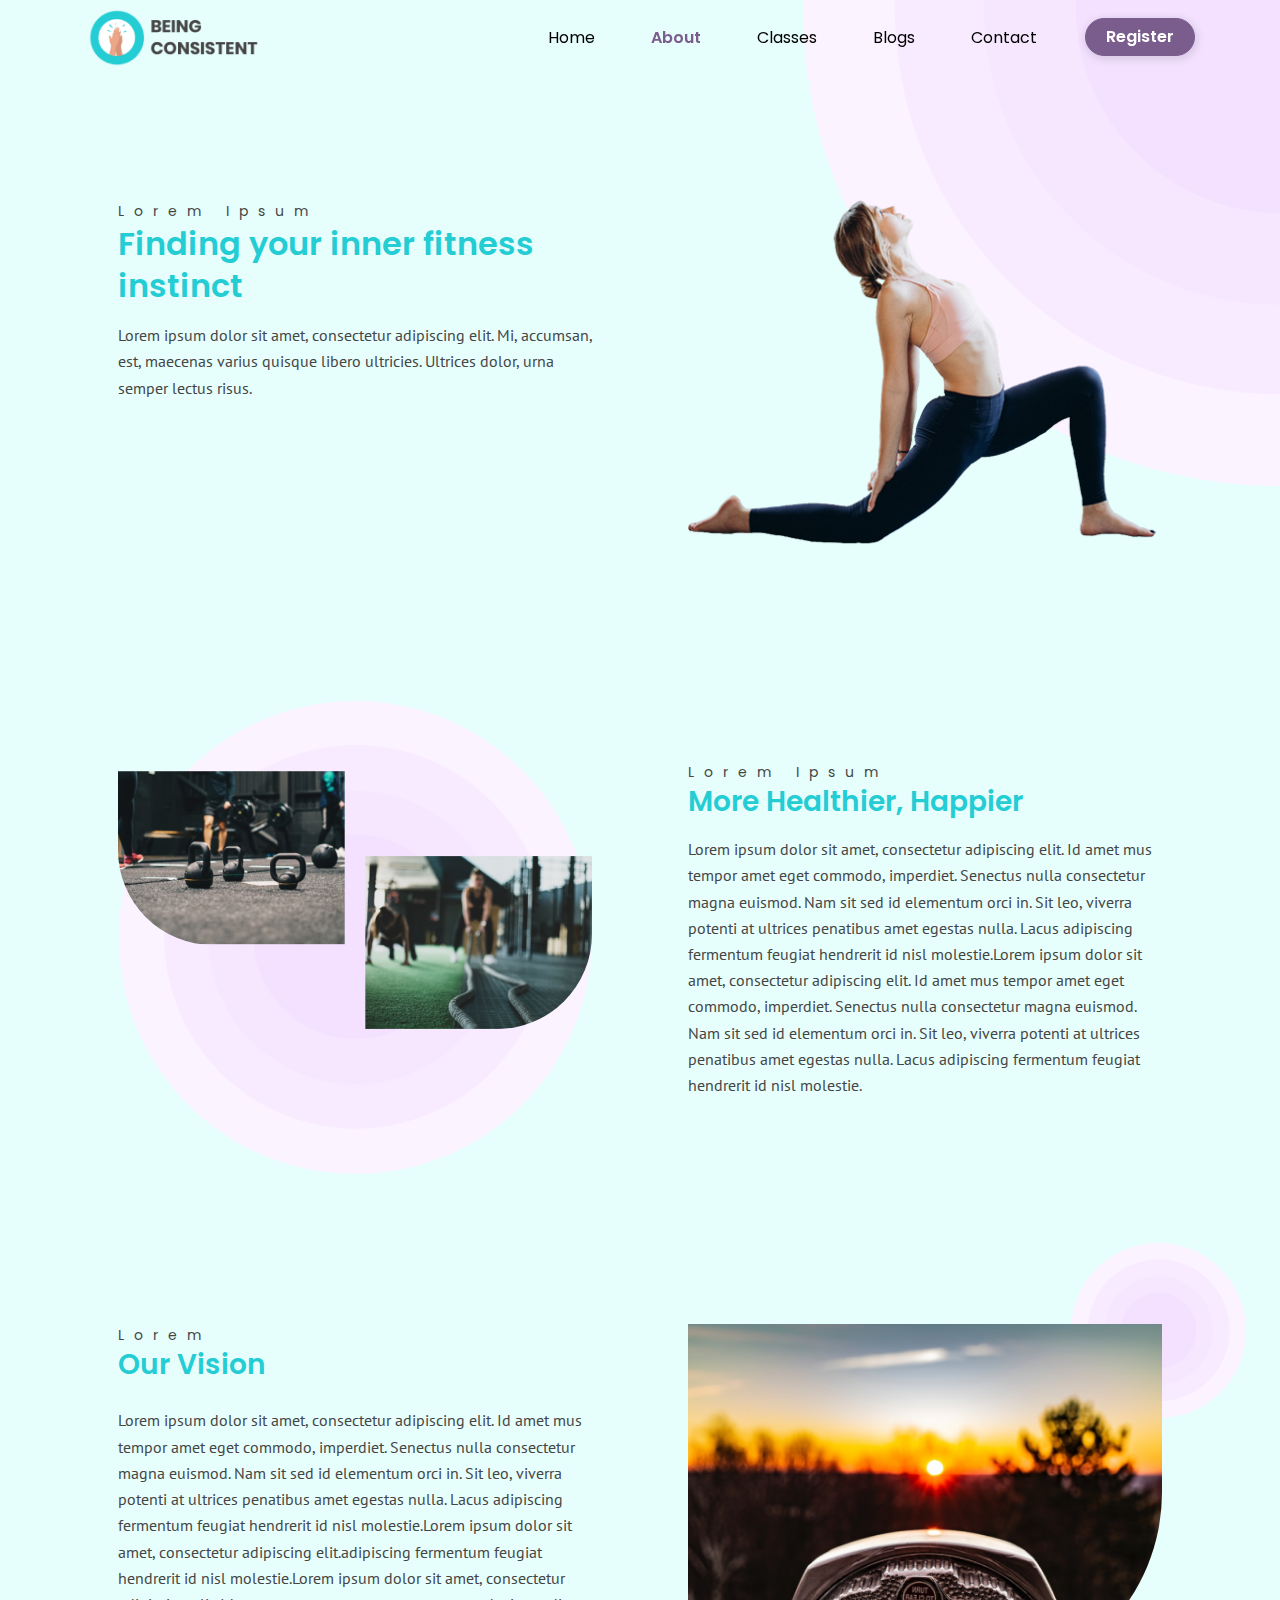
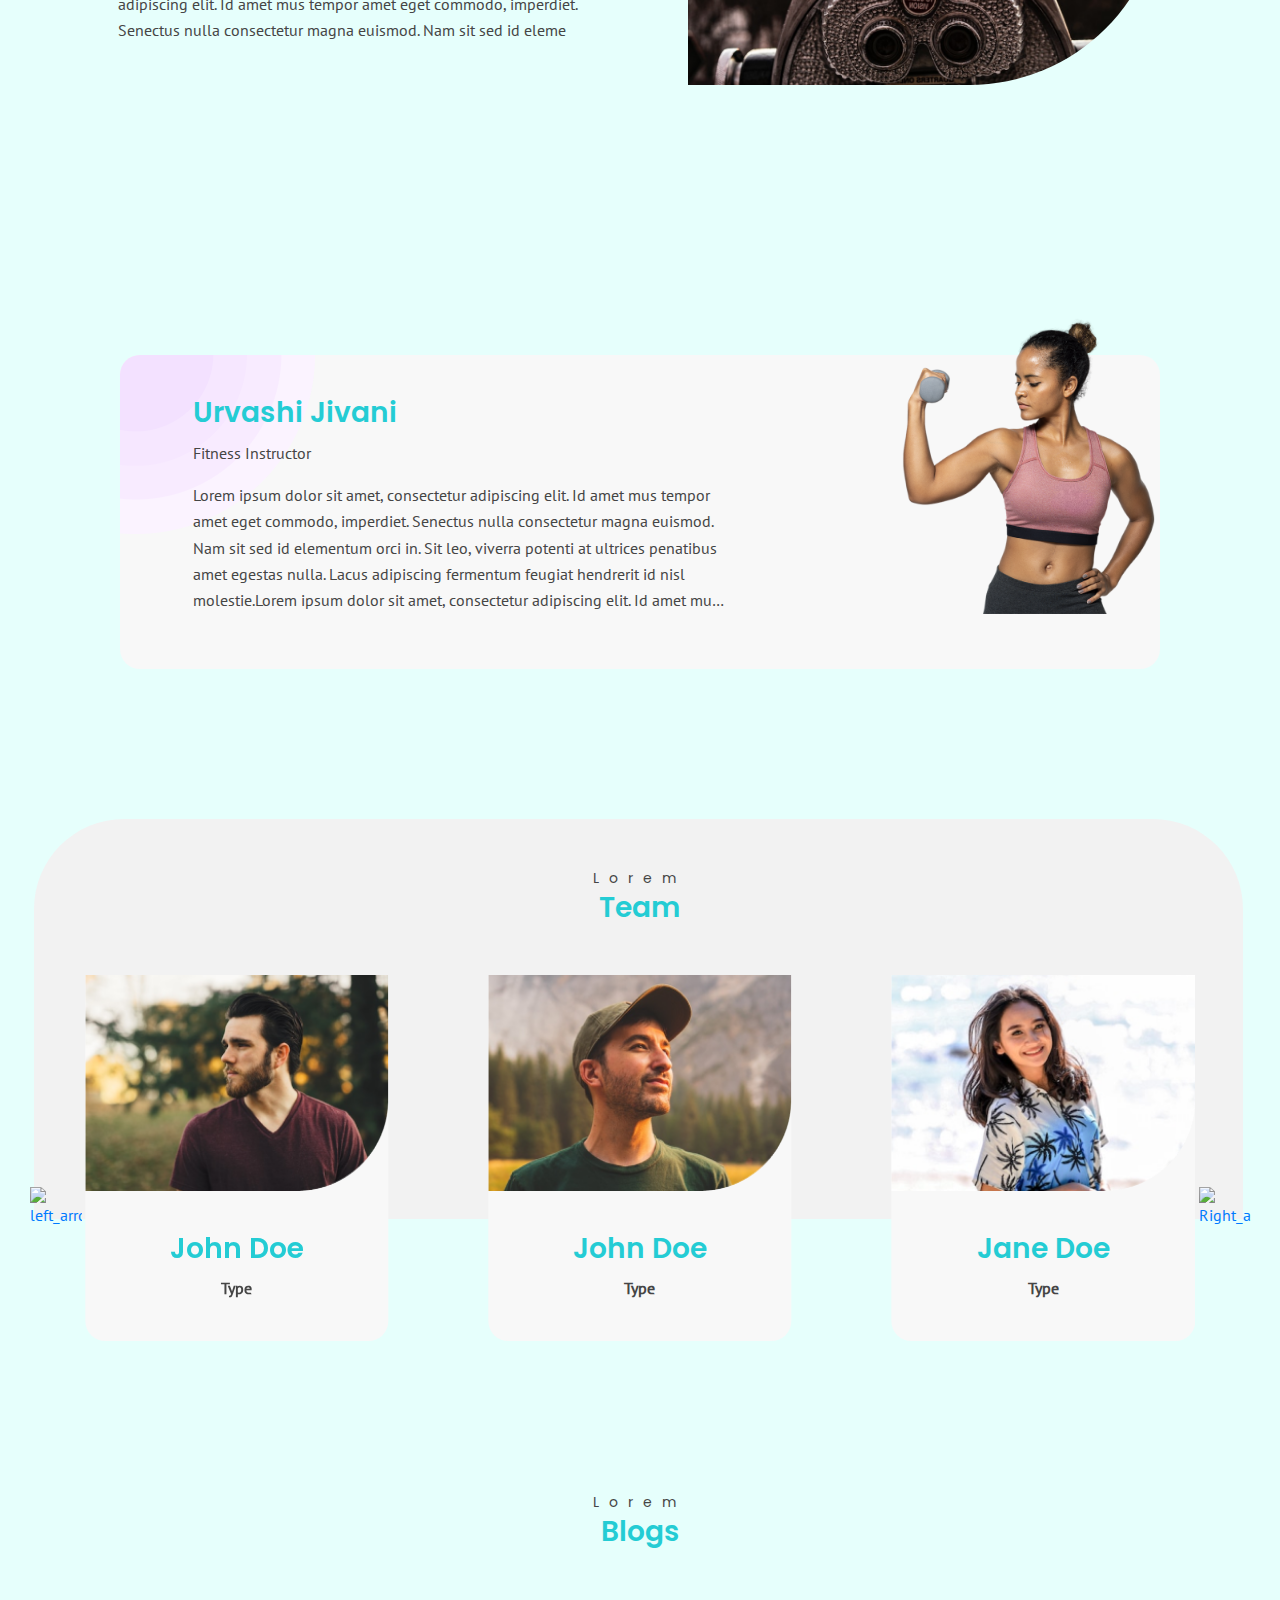
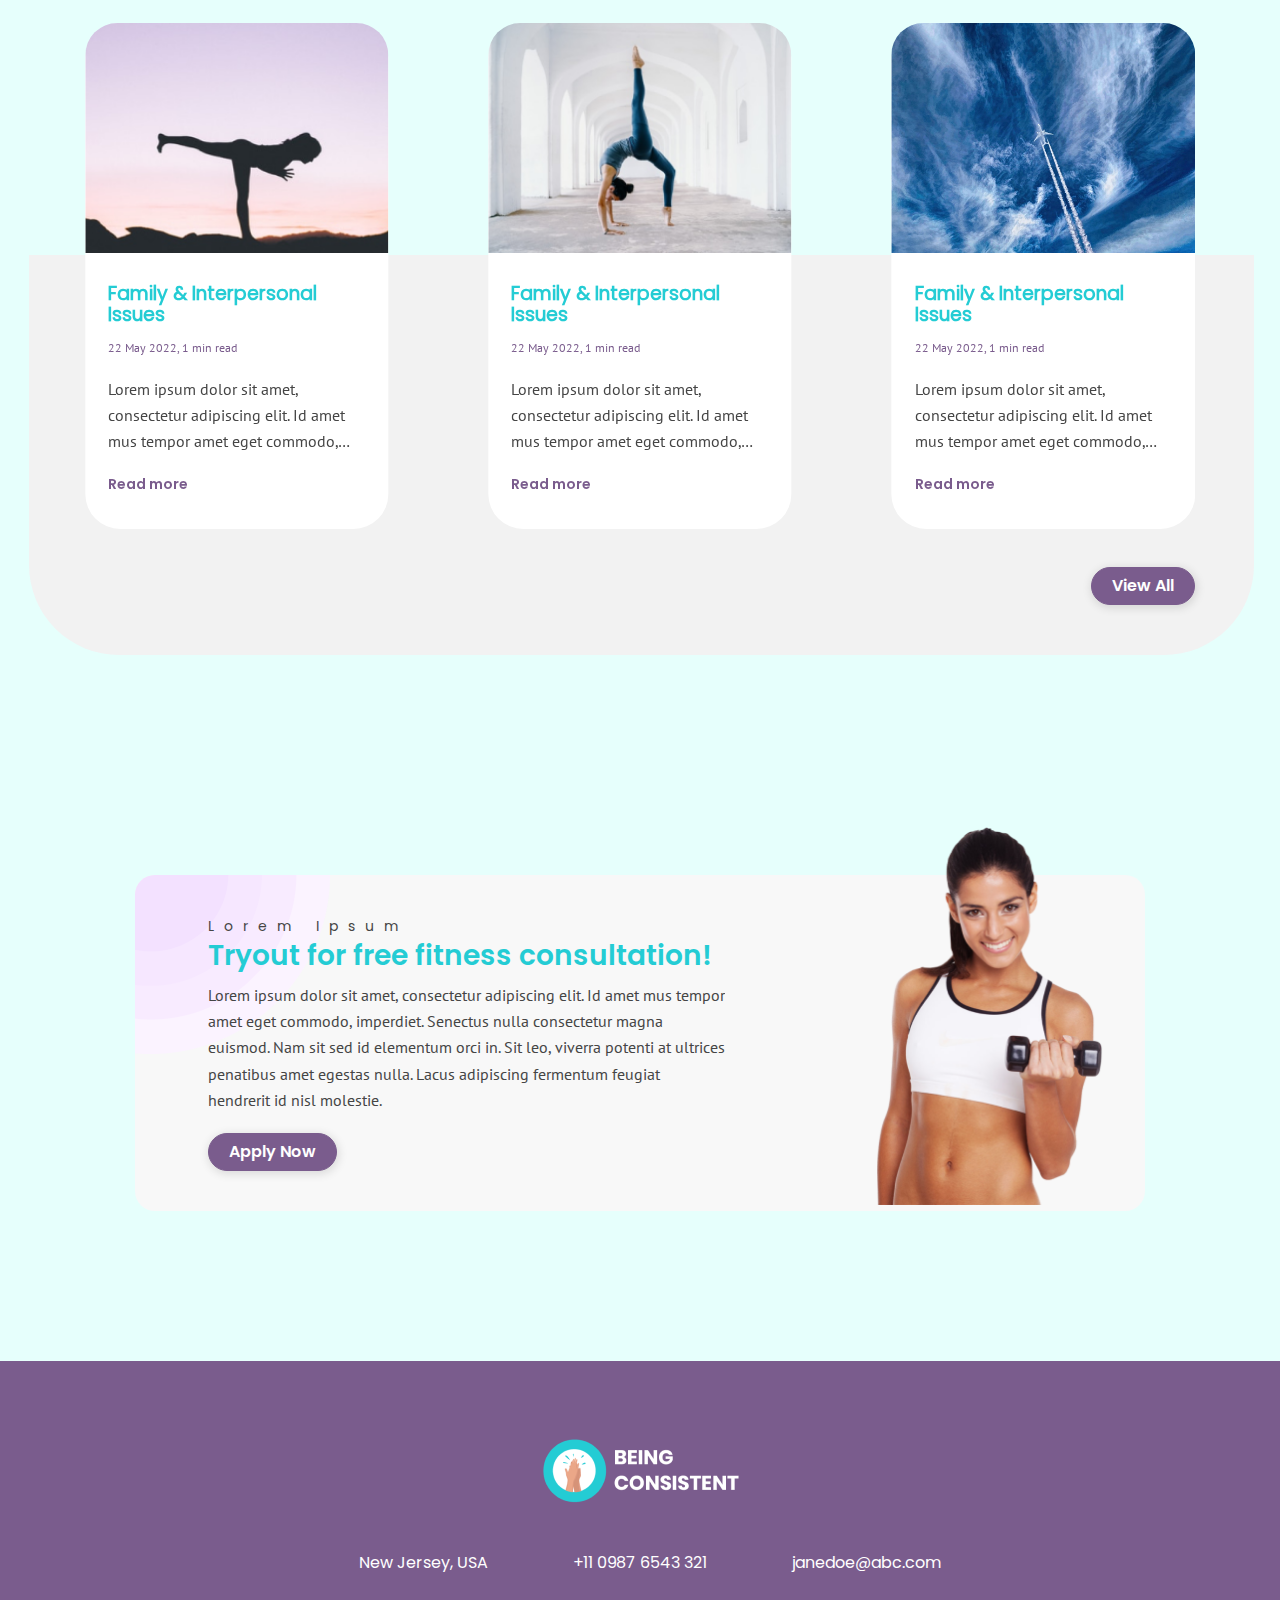
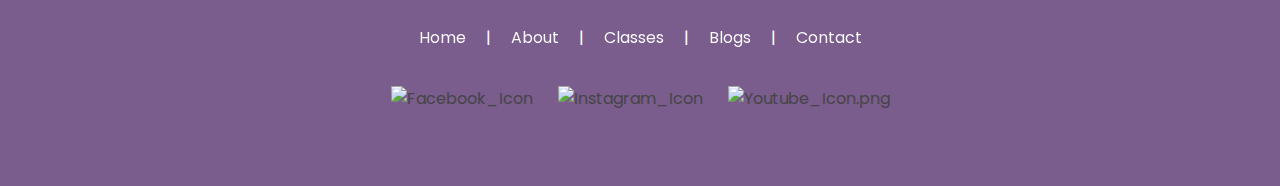
==== commit cd2f84e3: "Qa Changes are done and Some Javascript files are added" ====
--- a/about_us.html
+++ b/about_us.html
@@ -58,7 +58,7 @@
               </a>
             </li>
             <li class="nav-item " data-toggle="collapse" data-target=".navbar-collapse.show">
-              <a href="#" class="btn main-button" data-toggle="modal" data-target="#registerModal">Register</a>
+              <a href="#" id="registerbtn" class="btn main-button" data-toggle="modal" data-target="#registerModal">Register</a>
             </li>
           </ul>
         </div>
@@ -369,7 +369,7 @@
         </div>
         <div class="location_div my-4">
             <img src="assets/images/icons/phone-call.png" class="img img-fluid" alt="" >
-            <a href="tel:+11 0987 6543 321" class="phone-link">+11 0987 6543 321</a>
+            <a href="tel:+1109876543321" class="phone-link">+11 0987 6543 321</a>
         </div>
         <div class="location_div my-4">
             <img src="assets/images/icons/Message_Icon.png" class="img img-fluid" alt="" >
@@ -394,7 +394,7 @@
   </div>
 
 <!-- Modal -->
-<div class="modal register-modal fade" id="registerModal" tabindex="-1" role="dialog" aria-labelledby="registerModalLabel" aria-hidden="true">
+<div class="modal register-modal fade" id="registerModal" tabindex="-1" role="dialog" aria-hidden="true">
   <div class="modal-dialog modal-xl" role="document">
     <div class="modal-content">
       <div class="modal-header">
@@ -402,7 +402,7 @@
           <div class="row form-row">
             <div class="col-md-6"></div>
             <div class="col-md-4 offset-2">
-              <select class="form-control class-select" onchange="showMe(this.value);">
+              <select class="form-control class-select" id="registerSelect" onchange="showMe(this.value);">
                 <option value="personal-training">Personal Training</option>
                 <option value="21-consistent">21 Consistent</option>
                 <option value="online-class">Online Classes</option>
@@ -448,26 +448,26 @@
                 <div class="row form-row">
                   <div class="col-md-6 my-3">
                     <div class="form-input-material">
-                    <input type="text" class="form-control lz-input" placeholder=" " autocomplete="off" required>
-                    <label for="username" class="lz-label">First Name</label>
-                  </div>
-                </div>
-                  <div class="col-md-6 my-3">
-                    <input type="text" class="form-control lz-input" placeholder=" " autocomplete="off" required>
-                    <label for="username" class="lz-label">Last Name</label>
-                  </div>
-                  <div class="col-md-6 my-3">
-                    <input type="text" class="form-control lz-input" placeholder=" " autocomplete="off" required>
-                    <label for="username" class="lz-label">DOB</label>
-                  </div>
-                  <div class="col-md-6 my-3">
-                    <input type="text" class="form-control lz-input" placeholder=" " autocomplete="off" required>
-                    <label for="username" class="lz-label">E-mail</label>
+                    <input type="text" id="firstname" class="form-control lz-input" placeholder=" " autocomplete="off" required>
+                    <label for="firstname" class="lz-label">First Name</label>
+                  </div>
+                </div>
+                  <div class="col-md-6 my-3">
+                    <input type="text" id="lastname" class="form-control lz-input" placeholder=" " autocomplete="off" required>
+                    <label for="lastname" class="lz-label">Last Name</label>
+                  </div>
+                  <div class="col-md-6 my-3">
+                    <input type="text" id="dob"  class="form-control lz-input" placeholder=" " autocomplete="off" required>
+                    <label for="dob" class="lz-label">DOB</label>
+                  </div>
+                  <div class="col-md-6 my-3">
+                    <input type="text" id="email" class="form-control lz-input" placeholder=" " autocomplete="off" required>
+                    <label for="email" class="lz-label">E-mail</label>
                   </div>
                   <div class="col-md-6 my-3">
                     <div class="form-group">
-                      <input type="tel" class="form-control lz-input mobile_code" placeholder="Phone Number" maxlength="10" autocomplete="off" required>
-                      <label class="phone_label label-class" for="mobile_code"></label>
+                      <input type="tel" id="phone"  class="form-control lz-input mobile_code" placeholder="Phone Number" maxlength="10" autocomplete="off" required>
+                      <label for="phone" class="phone_label label-class" ></label>
                       </div>
                   </div>
                   <div class="col-md-6 my-3">
@@ -491,8 +491,8 @@
                        </div>
                      <div class="col-md-3 weight-grid">
                        <select class="form-control kg-select" id='dropdown' onInput='myFunction()'>
-                         <option value="10-20" id='kgsoutput'>kg</option>
-                         <option value="60" id='lbsoutput'>lbs</option>
+                         <option value="10-20">kg</option>
+                         <option value="60">lbs</option>
                        </select>
                      </div>
                    </div>
@@ -600,26 +600,26 @@
                 <div class="row form-row">
                   <div class="col-md-6 my-3">
                     <div class="form-input-material">
-                    <input type="text" class="form-control lz-input" placeholder=" " autocomplete="off" required>
-                    <label for="username" class="lz-label">First Name</label>
-                  </div>
-                </div>
-                  <div class="col-md-6 my-3">
-                    <input type="text" class="form-control lz-input" placeholder=" " autocomplete="off" required>
-                    <label for="username" class="lz-label">Last Name</label>
-                  </div>
-                  <div class="col-md-6 my-3">
-                    <input type="text" class="form-control lz-input" placeholder=" " autocomplete="off" required>
-                    <label for="username" class="lz-label">DOB</label>
-                  </div>
-                  <div class="col-md-6 my-3">
-                    <input type="text" class="form-control lz-input" placeholder=" " autocomplete="off" required>
-                    <label for="username" class="lz-label">E-mail</label>
+                    <input type="text" id="firstnameone" class="form-control lz-input" placeholder=" " autocomplete="off" required>
+                    <label for="firstnameone" class="lz-label">First Name</label>
+                  </div>
+                </div>
+                  <div class="col-md-6 my-3">
+                    <input type="text" id="lastnameone" class="form-control lz-input" placeholder=" " autocomplete="off" required>
+                    <label for="lastnameone" class="lz-label">Last Name</label>
+                  </div>
+                  <div class="col-md-6 my-3">
+                    <input type="text" id="dobone" class="form-control lz-input" placeholder=" " autocomplete="off" required>
+                    <label for="dobone" class="lz-label">DOB</label>
+                  </div>
+                  <div class="col-md-6 my-3">
+                    <input type="text" id="emailone" class="form-control lz-input" placeholder=" " autocomplete="off" required>
+                    <label for="emailone" class="lz-label">E-mail</label>
                   </div>
                   <div class="col-md-6 my-3">
                     <div class="form-group">
-                      <input type="tel" class="form-control lz-input mobile_code" placeholder="Phone Number" maxlength="10" autocomplete="off" required>
-                      <label class="label-class phone_label lz-label" for="mobile_code"></label>
+                      <input type="tel" id="phoneone" class="form-control lz-input mobile_code" placeholder="Phone Number" maxlength="10" autocomplete="off" required>
+                      <label form="phoneone" class="label-class phone_label lz-label" for="mobile_code"></label>
                       </div>
                   </div>
                  
@@ -665,26 +665,26 @@
                 <div class="row form-row">
                   <div class="col-md-6 my-3">
                     <div class="form-input-material">
-                    <input type="text" class="form-control lz-input" placeholder=" " autocomplete="off" required>
-                    <label for="username" class="lz-label">First Name</label>
-                  </div>
-                </div>
-                  <div class="col-md-6 my-3">
-                    <input type="text" class="form-control lz-input" placeholder=" " autocomplete="off" required>
-                    <label for="username" class="lz-label">Last Name</label>
-                  </div>
-                  <div class="col-md-6 my-3">
-                    <input type="text" class="form-control lz-input" placeholder=" " autocomplete="off" required>
-                    <label for="username" class="lz-label">DOB</label>
-                  </div>
-                  <div class="col-md-6 my-3">
-                    <input type="text" class="form-control lz-input" placeholder=" " autocomplete="off" required>
-                    <label for="username" class="lz-label">E-mail</label>
+                    <input type="text" id="firstnametwo" class="form-control lz-input" placeholder=" " autocomplete="off" required>
+                    <label for="firstnametwo" class="lz-label">First Name</label>
+                  </div>
+                </div>
+                  <div class="col-md-6 my-3">
+                    <input type="text" id="lastnametwo" class="form-control lz-input" placeholder=" " autocomplete="off" required>
+                    <label for="lastnametwo" class="lz-label">Last Name</label>
+                  </div>
+                  <div class="col-md-6 my-3">
+                    <input type="text" id="dobtwo" class="form-control lz-input" placeholder=" " autocomplete="off" required>
+                    <label for="dobtwo" class="lz-label">DOB</label>
+                  </div>
+                  <div class="col-md-6 my-3">
+                    <input type="text" id="emailtwo" class="form-control lz-input" placeholder=" " autocomplete="off" required>
+                    <label for="emailtwo" class="lz-label">E-mail</label>
                   </div>
                   <div class="col-md-6 my-3">
                     <div class="form-group">
-                      <input type="tel" class="form-control lz-input mobile_code" placeholder="Phone Number" maxlength="10" autocomplete="off" required>
-                      <label class="label-class phone_label lz-label" for="mobile_code"></label>
+                      <input type="tel" id="phonetwo" class="form-control lz-input mobile_code" placeholder="Phone Number" maxlength="10" autocomplete="off" required>
+                      <label for="phonetwo" class="label-class phone_label lz-label" for="mobile_code"></label>
                       </div>
                   </div>
                   <div class="col-md-12">
@@ -703,7 +703,7 @@
 
 
 <!--Fitness modal-->
-<div class="modal register-modal fade" id="fitnessmodal" tabindex="-1" role="dialog" aria-labelledby="fitnessModalLabel" aria-hidden="true">
+<div class="modal register-modal fade" id="fitnessmodal" tabindex="-1" role="dialog" aria-hidden="true">
 <div class="modal-dialog modal-xl" role="document">
   <div class="modal-content">
     <div class="modal-header">
@@ -719,7 +719,7 @@
       </button>
     </div>
     <div class="modal-body">
-      <div id="personal-training">
+      <div>
         <div class="personal-training-img">
           <div class="personal-wave-img">
             <div class="personal-image-top1">
@@ -746,26 +746,26 @@
               <div class="row form-row">
                 <div class="col-md-6 my-3">
                   <div class="form-input-material">
-                  <input type="text" class="form-control lz-input" placeholder=" " autocomplete="off" required>
-                  <label for="username" class="lz-label">First Name</label>
+                  <input type="text" id="firstnamethree" class="form-control lz-input" placeholder=" " autocomplete="off" required>
+                  <label for="firstnamethree" class="lz-label">First Name</label>
                 </div>
               </div>
                 <div class="col-md-6 my-3">
-                  <input type="text" class="form-control lz-input" placeholder=" " autocomplete="off" required>
-                  <label for="username" class="lz-label">Last Name</label>
+                  <input type="text" id="lastnamethree" class="form-control lz-input" placeholder=" " autocomplete="off" required>
+                  <label for="lastnamethree" class="lz-label">Last Name</label>
                 </div>
                 <div class="col-md-6 my-3">
-                  <input type="text" class="form-control lz-input" placeholder=" " autocomplete="off" required>
-                  <label for="username" class="lz-label">DOB</label>
+                  <input type="text" id="dobthree" class="form-control lz-input" placeholder=" " autocomplete="off" required>
+                  <label for="dobthree" class="lz-label">DOB</label>
                 </div>
                 <div class="col-md-6 my-3">
-                  <input type="text" class="form-control lz-input" placeholder=" " autocomplete="off" required>
-                  <label for="username" class="lz-label">E-mail</label>
+                  <input type="text" id="emailthree" class="form-control lz-input" placeholder=" " autocomplete="off" required>
+                  <label for="emailthree" class="lz-label">E-mail</label>
                 </div>
                 <div class="col-md-6 my-3">
                   <div class="form-group">
-                    <input type="tel" class="form-control lz-input mobile_code" placeholder="Phone Number " maxlength="10" autocomplete="off" required>
-                    <label class="label-class phone_label lz-label" for="mobile_code"></label>
+                    <input type="tel" id="phonethree" class="form-control lz-input mobile_code" placeholder="Phone Number " maxlength="10" autocomplete="off" required>
+                    <label form="phonethree" class="label-class phone_label lz-label" for="mobile_code"></label>
                     </div>
                 </div>
              
@@ -794,7 +794,7 @@
               </button>
             </div>
             <div class="modal-body">
-              <div id="personal-training">
+              <div>
                 <div class="personal-training-img">
                   <div class="personal-image-bottom">
                     <img src="./assets/images/Classes/modal-wave.png" class="img img-fluid modal-wave sucess-wave" alt="">
@@ -807,7 +807,7 @@
                 </div>
                 <div class="register-modal-body success-modal-body">
                   <div class="text-center">
-                    <img src="./assets/images/Classes/success.png" class="img img-fluid">
+                    <img src="./assets/images/Classes/success.png" class="img img-fluid" alt="success-img">
                     <div class="home-about-text mt-3">
                       <h2>Form has been submitted successfully!</h2>
                       <p>Lorem ipsum dolor sit amet, consectetur adipiscing elit. Mi, accumsan, est, maecenas varius quisque libero ultricies. Ultrices dolor, urna semper lectus risus.Lorem ipsum dolor sit amet, consectetur adipiscing elit. Mi, accumsan, est, maecenas varius quisque libero ultricies. Ultrices dolor, urna semper lectus risus.</p>
@@ -835,5 +835,6 @@
 
 <!--Main JS File -->
 <script src="assets/js/main.js"></script>
+
 </body>
 </html>--- a/assets/css/common.css
+++ b/assets/css/common.css
@@ -605,6 +605,7 @@
 .blogs-card .blogs_img img{
   width: 100%;
   height: 230px;
+  object-fit: cover;
   border-top-right-radius: 32px;
     border-top-left-radius: 32px;
 }
@@ -756,9 +757,12 @@
   border-radius: 20px;
 }
 .testimonials-section .client-profile img {
-  width: 173px;
+  /* width: 173px;
   object-fit: cover;
-  height: 173px;
+  height: 173px; */
+  width: 233px;
+    object-fit: cover;
+    height: 233px;
 }
 .testimonials-section .client-profile .client_name {
   color: #24CCD4;
@@ -786,7 +790,7 @@
 
  .swiper-arrows {
   position: relative;
-  bottom: 281px;
+  bottom: 273px;
   margin: 0px -61px;
 }
 .swiper-button-prev img,.swiper-button-next img{
--- a/assets/css/responsive.css
+++ b/assets/css/responsive.css
@@ -473,6 +473,12 @@
   .modal-description {
     width: 100%;
 }
+
+.testimonials-section .client-profile img {
+    width: 173px;
+    object-fit: cover;
+    height: 173px;
+}
     }
     /*--------------------------------------------------------------
     # tab view starts
@@ -573,8 +579,11 @@
     max-width: 720px;
 
 }
-
-
+.testimonials-section .client-profile img {
+    width: 173px;
+    object-fit: cover;
+    height: 173px;
+}
     }
 
     /*--------------------------------------------------------------
@@ -667,6 +676,11 @@
         padding-top: 13px;
         position: relative;
     }
+    .testimonials-section .client-profile img {
+        width: 173px;
+        object-fit: cover;
+        height: 173px;
+    }
 
 }
       
